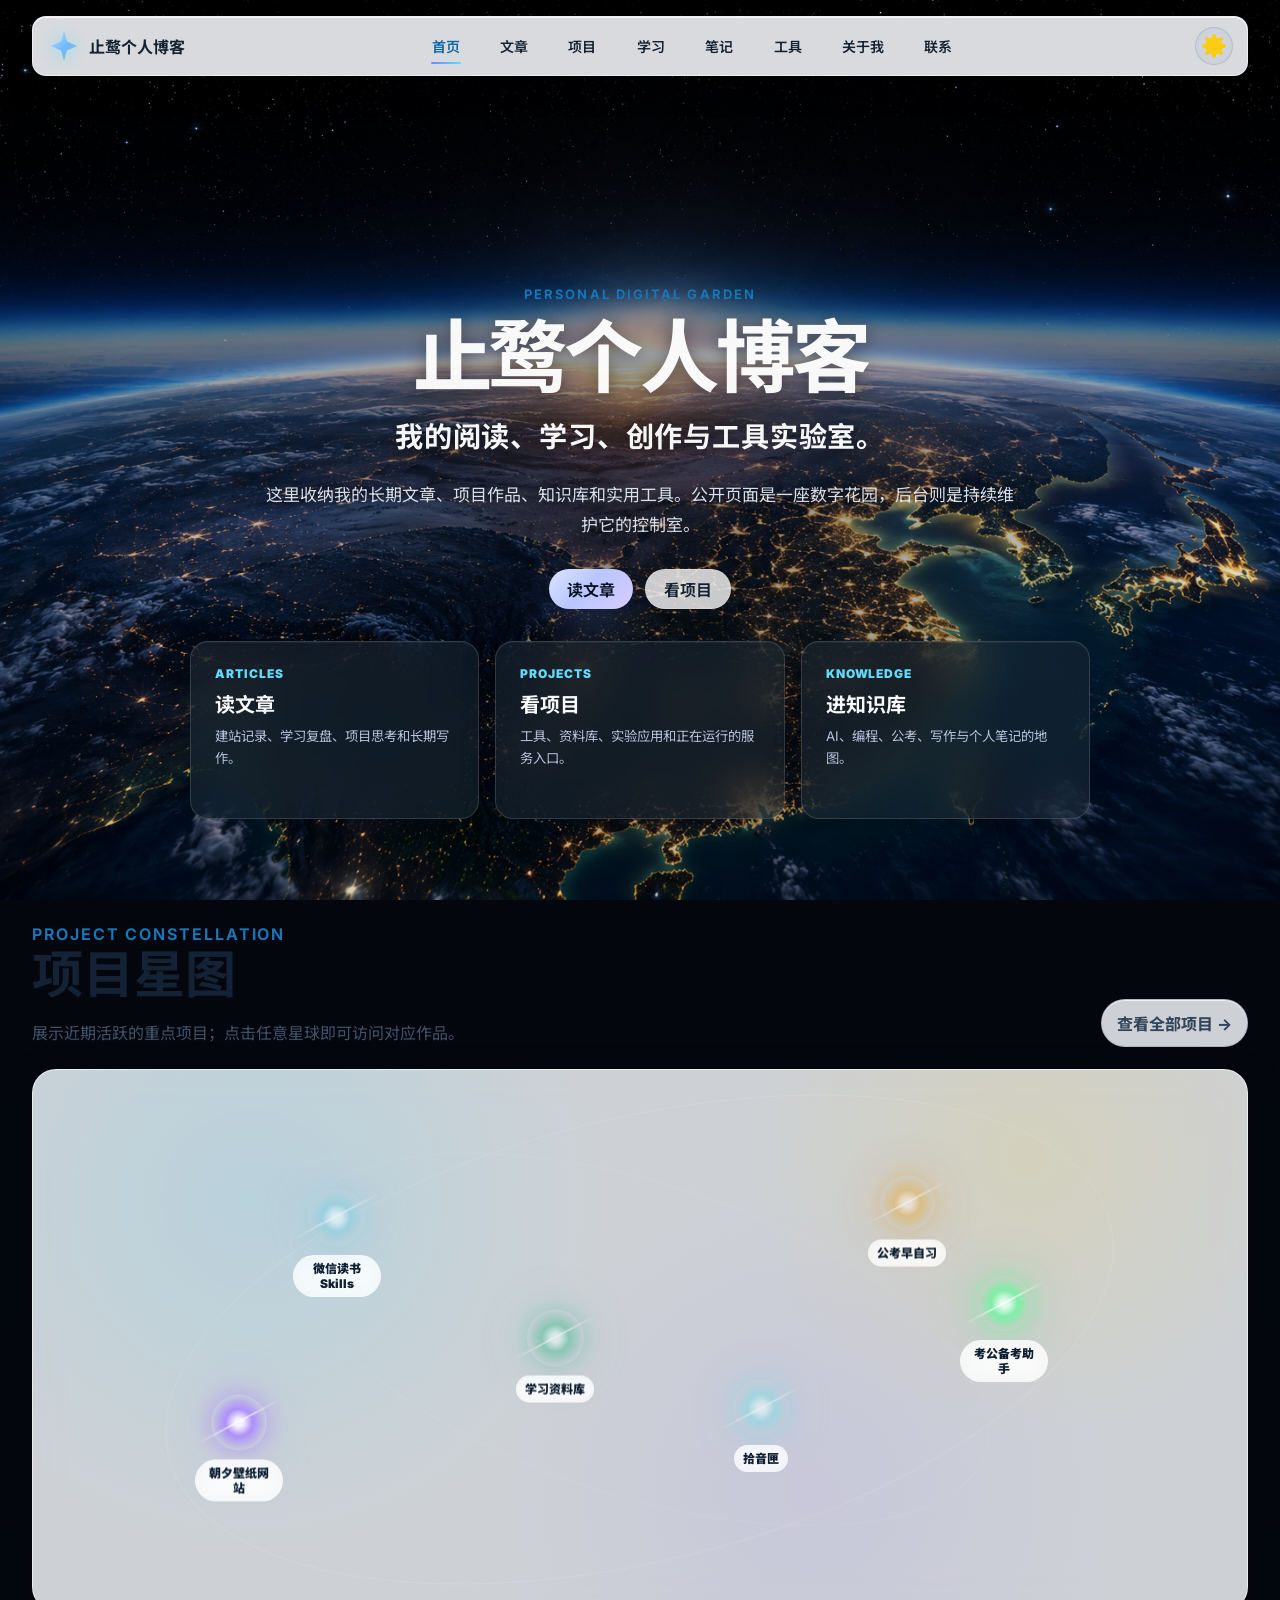
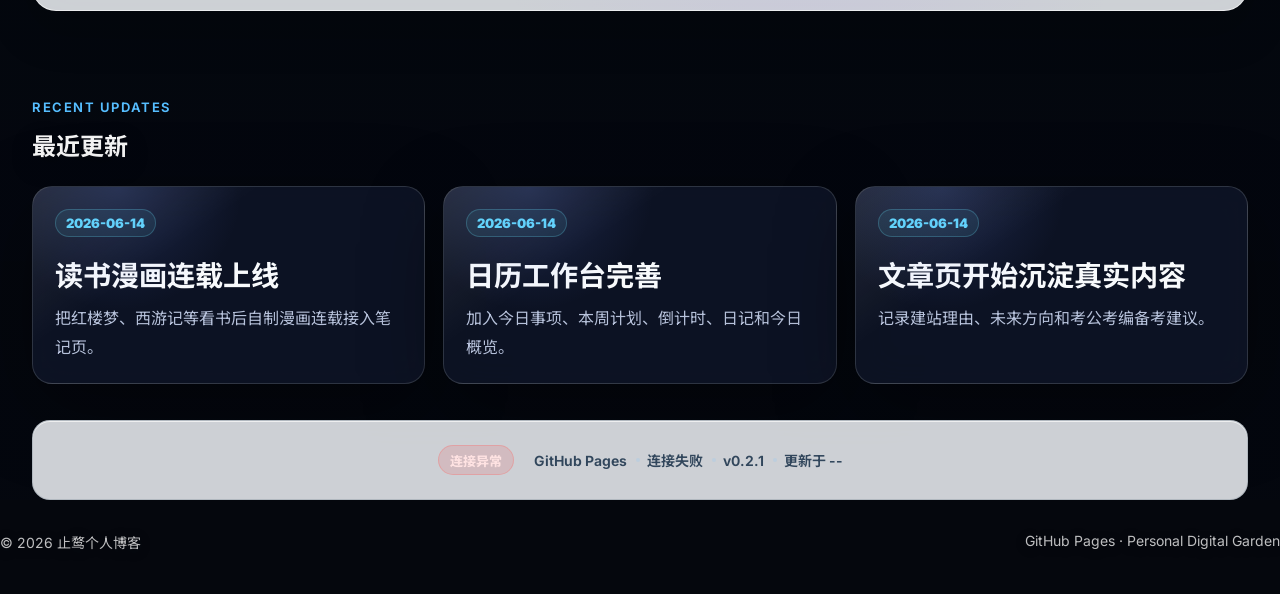
==== index.html @ 73317b64 "Clarify project preview link" ====
<!doctype html>
<html lang="zh-CN">
  <head>
    <meta charset="utf-8" />
    <meta name="viewport" content="width=device-width, initial-scale=1" />
    <meta
      name="description"
      content="止鹜个人博客：阅读、学习、创作、资源整理的个人数字工作台。"
    />
    <title>止鹜个人博客</title>
    <link rel="icon" type="image/svg+xml" href="assets/favicon.svg?v=1" />
    <link rel="preconnect" href="https://fonts.googleapis.com" />
    <link rel="preconnect" href="https://fonts.gstatic.com" crossorigin />
    <link
      href="https://fonts.googleapis.com/css2?family=Inter:wght@400;500;600;700;800&family=Noto+Sans+SC:wght@400;500;700;900&display=swap"
      rel="stylesheet"
    />
    <link rel="stylesheet" href="assets/styles.css?v=20260704-home-writing" />
  </head>
  <body class="home-page">
    <canvas id="starfield" aria-hidden="true"></canvas>
    <canvas id="click-effects" aria-hidden="true"></canvas>
    <div class="page-shell">
      <header class="site-header">
        <a class="brand" href="index.html" aria-label="止鹜个人博客首页">
          <span class="brand-mark" aria-hidden="true"></span>
          <span>止鹜个人博客</span>
        </a>
        <nav class="site-nav" aria-label="主导航">
          <a href="index.html" aria-current="page">首页</a>
          <a href="articles/">文章</a>
          <a href="projects/">项目</a>
          <a href="practice/">学习</a>
          <a href="knowledge/">笔记</a>
          <a href="tools/">工具</a>
          <a href="about/">关于我</a>
          <a href="contact/">联系</a>
        </nav>
        <button class="theme-toggle" type="button" aria-label="切换白天黑夜模式" aria-pressed="false">
          <span class="theme-toggle-sun" aria-hidden="true"></span>
          <span class="theme-toggle-moon" aria-hidden="true"></span>
        </button>
      </header>

      <main>
        <section class="hero-wallpaper" aria-label="地球晨曦宇宙全景"></section>

        <section class="hero intro-hero">
          <div class="hero-content reveal">
            <p class="eyebrow">Personal Digital Garden</p>
            <h1>止鹜个人博客</h1>
            <p class="subtitle">我的阅读、学习、创作与工具实验室。</p>
            <p class="hero-copy">
              这里收纳我的长期文章、项目作品、知识库和实用工具。公开页面是一座数字花园，后台则是持续维护它的控制室。
            </p>
            <div class="hero-actions" aria-label="核心入口">
              <a class="button button-primary" href="articles/">读文章</a>
              <a class="button button-ghost" href="projects/">看项目</a>
              <a class="button button-ghost" href="knowledge/">进知识库</a>
            </div>
            <div class="hero-entry-grid" aria-label="站点核心入口">
              <a href="articles/">
                <span>Articles</span>
                <strong>读文章</strong>
                <small>建站记录、学习复盘、项目思考和长期写作。</small>
              </a>
              <a href="projects/">
                <span>Projects</span>
                <strong>看项目</strong>
                <small>工具、资料库、实验应用和正在运行的服务入口。</small>
              </a>
              <a href="knowledge/">
                <span>Knowledge</span>
                <strong>进知识库</strong>
                <small>AI、编程、公考、写作与个人笔记的地图。</small>
              </a>
            </div>
          </div>

        </section>

        <section id="project-constellation" class="section-block constellation-section" aria-labelledby="constellation-title" data-project-stars data-star-limit="6">
          <div class="constellation-heading reveal">
            <div class="constellation-copy">
              <p class="eyebrow">Project Constellation</p>
              <h2 id="constellation-title">项目星图</h2>
              <p>展示近期活跃的重点项目；点击任意星球即可访问对应作品。</p>
            </div>
            <a class="constellation-link" href="projects/">查看全部项目 <span aria-hidden="true">→</span></a>
          </div>
          <div class="constellation-shell reveal">
            <div class="constellation-sky" data-star-map aria-label="项目星图预览"></div>
          </div>
        </section>

        <section class="section-block recent-section">
          <div class="section-heading reveal">
            <p class="eyebrow">Recent Updates</p>
            <h2>最近更新</h2>
          </div>
          <div class="recent-grid">
            <a class="glass-card recent-card reveal" href="knowledge/">
              <span class="recent-date">2026-06-14</span>
              <h3>读书漫画连载上线</h3>
              <p>把红楼梦、西游记等看书后自制漫画连载接入笔记页。</p>
            </a>
            <a class="glass-card recent-card reveal" href="calendar/">
              <span class="recent-date">2026-06-14</span>
              <h3>日历工作台完善</h3>
              <p>加入今日事项、本周计划、倒计时、日记和今日概览。</p>
            </a>
            <a class="glass-card recent-card reveal" href="articles/">
              <span class="recent-date">2026-06-14</span>
              <h3>文章页开始沉淀真实内容</h3>
              <p>记录建站理由、未来方向和考公考编备考建议。</p>
            </a>
          </div>
        </section>

        <section class="site-status-strip reveal" aria-label="站点状态" data-site-status-panel>
          <span class="status-pill is-loading" data-status-pill>检测中</span>
          <span data-status-frontend>GitHub Pages</span>
          <span data-status-proxy>Tencent Cloud Lighthouse</span>
          <span data-status-version>v0.2.1</span>
          <span>更新于 <time data-status-time>--</time></span>
          <span class="sr-only" data-status-message>正在连接腾讯云代理...</span>
        </section>
      </main>

      <footer class="site-footer">
        <span>© 2026 止鹜个人博客</span>
        <span>GitHub Pages · Personal Digital Garden</span>
      </footer>
    </div>
    <script src="assets/main.js?v=20260701-admin-easter-egg"></script>
  </body>
</html>
---- assets/styles.css ----
:root {
  --bg: #0b1020;
  --bg-soft: #121a2f;
  --panel: rgba(18, 26, 47, 0.68);
  --panel-strong: rgba(24, 34, 62, 0.78);
  --line: rgba(248, 250, 252, 0.14);
  --text: #f8fafc;
  --muted: #b7c2db;
  --muted-soft: #8290b4;
  --blue: #6c8cff;
  --violet: #a78bfa;
  --cyan: #61dafb;
  --shadow: 0 24px 80px rgba(0, 0, 0, 0.36);
  color-scheme: dark;
}

body.light-theme {
  --bg: #f5f7ff;
  --bg-soft: #e9eefc;
  --panel: rgba(255, 255, 255, 0.72);
  --panel-strong: rgba(255, 255, 255, 0.88);
  --line: rgba(28, 43, 78, 0.16);
  --text: #101827;
  --muted: #53627e;
  --muted-soft: #6f7d98;
  --shadow: 0 22px 70px rgba(67, 83, 128, 0.2);
  color-scheme: light;
}

* {
  box-sizing: border-box;
}

html {
  min-height: 100%;
  scroll-behavior: smooth;
}

body {
  min-height: 100%;
  margin: 0;
  font-family: Inter, "Noto Sans SC", "Microsoft YaHei", system-ui, sans-serif;
  color: var(--text);
  background:
    radial-gradient(circle at 18% 18%, rgba(108, 140, 255, 0.26), transparent 28rem),
    radial-gradient(circle at 82% 12%, rgba(167, 139, 250, 0.2), transparent 24rem),
    linear-gradient(180deg, #070b16 0%, var(--bg) 48%, #080d1a 100%);
  overflow-x: hidden;
}

body.light-theme {
  background:
    radial-gradient(circle at 18% 18%, rgba(108, 140, 255, 0.18), transparent 28rem),
    radial-gradient(circle at 82% 12%, rgba(167, 139, 250, 0.16), transparent 24rem),
    linear-gradient(180deg, #f9fbff 0%, var(--bg) 50%, #eef3ff 100%);
}

body::before {
  position: fixed;
  inset: 0;
  z-index: -3;
  content: "";
  background:
    linear-gradient(rgba(255, 255, 255, 0.03) 1px, transparent 1px),
    linear-gradient(90deg, rgba(255, 255, 255, 0.025) 1px, transparent 1px);
  background-size: 72px 72px;
  mask-image: linear-gradient(to bottom, transparent 0%, #000 18%, #000 76%, transparent 100%);
}

body.light-theme::before {
  background:
    linear-gradient(rgba(38, 55, 95, 0.06) 1px, transparent 1px),
    linear-gradient(90deg, rgba(38, 55, 95, 0.05) 1px, transparent 1px);
}

a {
  color: inherit;
  text-decoration: none;
}

#starfield {
  position: fixed;
  inset: 0;
  z-index: -2;
  width: 100%;
  height: 100%;
  background: transparent;
}

body.light-theme #starfield {
  opacity: 0.38;
}

#click-effects {
  position: fixed;
  inset: 0;
  z-index: 999;
  width: 100%;
  height: 100%;
  pointer-events: none;
}

.firefly-field {
  position: fixed;
  inset: 0;
  z-index: 1;
  overflow: hidden;
  pointer-events: none;
  mix-blend-mode: screen;
}

.firefly {
  position: absolute;
  top: var(--firefly-top);
  left: var(--firefly-left);
  width: var(--firefly-size);
  height: var(--firefly-size);
  border-radius: 50%;
  background: radial-gradient(circle, rgba(255, 248, 188, 0.95) 0%, rgba(166, 232, 159, 0.58) 36%, transparent 72%);
  box-shadow:
    0 0 12px rgba(255, 241, 163, 0.5),
    0 0 26px rgba(125, 222, 146, 0.28);
  opacity: 0;
  animation:
    fireflyDrift var(--firefly-duration) ease-in-out infinite alternate,
    fireflyGlow var(--firefly-pulse) ease-in-out infinite;
  animation-delay: var(--firefly-delay);
}

.home-page .firefly-field {
  z-index: 1;
  opacity: 0.44;
}

body:not(.home-page) .firefly-field {
  opacity: 0.72;
}

.page-shell {
  width: min(1160px, calc(100% - 40px));
  min-height: 100vh;
  margin: 0 auto;
  position: relative;
  z-index: 2;
}

.site-header {
  position: sticky;
  top: 16px;
  z-index: 10;
  display: flex;
  align-items: center;
  justify-content: space-between;
  gap: 24px;
  margin: 16px 0 0;
  padding: 12px 16px;
  border: 1px solid var(--line);
  border-radius: 8px;
  background: rgba(8, 13, 26, 0.68);
  box-shadow: 0 16px 48px rgba(0, 0, 0, 0.24);
  backdrop-filter: blur(18px);
}

body.light-theme .site-header {
  background: rgba(255, 255, 255, 0.72);
  box-shadow: 0 16px 48px rgba(67, 83, 128, 0.16);
}

.home-page .site-header {
  position: sticky;
  left: auto;
  width: auto;
  margin-top: 16px;
  transform: none;
}

.brand {
  display: inline-flex;
  align-items: center;
  gap: 10px;
  min-width: max-content;
  padding: 6px 8px 6px 0;
  font-weight: 800;
  letter-spacing: 0;
}

.brand-mark {
  position: relative;
  display: grid;
  width: 34px;
  height: 34px;
  place-items: center;
  border-radius: 50%;
}

.brand-mark::before {
  position: relative;
  z-index: 1;
  width: 30px;
  height: 30px;
  content: "";
  background: linear-gradient(135deg, #61dafb 0%, #6c8cff 54%, #a78bfa 100%);
  clip-path: polygon(
    50% 0%,
    60% 35%,
    94% 50%,
    60% 65%,
    50% 100%,
    40% 65%,
    6% 50%,
    40% 35%
  );
  filter: drop-shadow(0 0 12px rgba(97, 218, 251, 0.72));
}

.brand-mark::after {
  position: absolute;
  width: 54px;
  height: 54px;
  content: "";
  border-radius: 50%;
  background: radial-gradient(circle, rgba(97, 218, 251, 0.24), transparent 62%);
  transform: translate(-1px, 1px);
}

.site-nav {
  display: flex;
  flex: 1;
  flex-wrap: nowrap;
  justify-content: center;
  gap: clamp(18px, 3.6vw, 52px);
  overflow-x: auto;
  scrollbar-width: none;
}

.site-nav::-webkit-scrollbar {
  display: none;
}

.site-nav a {
  position: relative;
  flex: 0 0 auto;
  padding: 12px 2px;
  color: #e4ebff;
  font-size: 15px;
  font-weight: 800;
  white-space: nowrap;
  transition:
    color 180ms ease,
    text-shadow 180ms ease;
}

body.light-theme .site-nav a {
  color: #263653;
}

.site-nav a::after {
  position: absolute;
  right: 0;
  bottom: 2px;
  left: 0;
  height: 3px;
  content: "";
  border-radius: 999px;
  background: linear-gradient(90deg, var(--blue), var(--cyan));
  opacity: 0;
  transform: scaleX(0.42);
  transition:
    opacity 180ms ease,
    transform 180ms ease;
}

.site-nav a:hover,
.site-nav a[aria-current="page"] {
  color: var(--text);
  text-shadow: 0 0 18px rgba(108, 140, 255, 0.36);
}

body.light-theme .site-nav a:hover,
body.light-theme .site-nav a[aria-current="page"] {
  color: #111827;
}

.theme-toggle {
  position: relative;
  flex: 0 0 auto;
  display: grid;
  width: 44px;
  height: 44px;
  place-items: center;
  border: 1px solid rgba(248, 250, 252, 0.16);
  border-radius: 50%;
  color: #e7ecff;
  background: rgba(248, 250, 252, 0.07);
  box-shadow: inset 0 0 24px rgba(108, 140, 255, 0.08);
  cursor: pointer;
  transition:
    transform 180ms ease,
    border-color 180ms ease,
    background 180ms ease,
    box-shadow 180ms ease;
}

.theme-toggle:hover {
  transform: translateY(-2px);
  border-color: rgba(108, 140, 255, 0.42);
  background: rgba(108, 140, 255, 0.12);
  box-shadow: 0 14px 34px rgba(108, 140, 255, 0.2);
}

.theme-toggle-sun,
.theme-toggle-moon {
  position: absolute;
  width: 18px;
  height: 18px;
  border-radius: 50%;
  transition:
    opacity 180ms ease,
    transform 180ms ease;
}

.theme-toggle-sun {
  opacity: 0;
  background: #facc15;
  box-shadow:
    0 -10px 0 -7px #facc15,
    0 10px 0 -7px #facc15,
    10px 0 0 -7px #facc15,
    -10px 0 0 -7px #facc15,
    7px 7px 0 -7px #facc15,
    -7px -7px 0 -7px #facc15,
    7px -7px 0 -7px #facc15,
    -7px 7px 0 -7px #facc15;
  transform: scale(0.72) rotate(-24deg);
}

.theme-toggle-moon {
  opacity: 1;
  background: #e7ecff;
  box-shadow:
    inset -6px -2px 0 #0b1020,
    0 0 16px rgba(231, 236, 255, 0.34);
  transform: scale(1) rotate(0deg);
}

body.light-theme .theme-toggle {
  border-color: rgba(38, 55, 95, 0.14);
  color: #172033;
  background: rgba(255, 255, 255, 0.72);
}

body.light-theme .theme-toggle-sun {
  opacity: 1;
  transform: scale(1) rotate(0deg);
}

body.light-theme .theme-toggle-moon {
  opacity: 0;
  transform: scale(0.72) rotate(24deg);
}

.site-nav a:hover::after,
.site-nav a[aria-current="page"]::after {
  opacity: 1;
  transform: scaleX(1);
}

.hero {
  display: grid;
  grid-template-columns: minmax(0, 1.08fr) minmax(300px, 0.72fr);
  align-items: center;
  gap: clamp(28px, 6vw, 72px);
  min-height: calc(100vh - 96px);
  padding: clamp(70px, 10vw, 128px) 0 76px;
}

.hero-wallpaper {
  position: relative;
  width: 100vw;
  min-height: clamp(240px, 32vw, 430px);
  margin-left: calc(50% - 50vw);
  margin-top: 18px;
  padding: 0;
  background:
    linear-gradient(180deg, rgba(2, 6, 16, 0.06) 0%, rgba(2, 6, 16, 0.04) 48%, rgba(11, 16, 32, 0.62) 100%),
    url("earth-dawn-panorama.png") center 62% / cover no-repeat;
  border-bottom: 1px solid rgba(248, 250, 252, 0.12);
  box-shadow:
    inset 0 -52px 92px rgba(11, 16, 32, 0.76),
    0 28px 90px rgba(0, 0, 0, 0.32);
  overflow: hidden;
}

.hero-wallpaper::after {
  position: absolute;
  right: 0;
  bottom: -1px;
  left: 0;
  height: 34%;
  content: "";
  pointer-events: none;
  background: linear-gradient(180deg, transparent, var(--bg));
}

.intro-hero {
  grid-template-columns: minmax(0, 760px);
  justify-content: center;
  min-height: auto;
  padding: clamp(48px, 7vw, 86px) 0 40px;
  text-align: center;
}

.intro-hero .hero-copy {
  margin-right: auto;
  margin-left: auto;
}

.intro-hero .hero-actions {
  justify-content: center;
}

.hero-entry-grid {
  display: grid;
  grid-template-columns: repeat(3, minmax(0, 1fr));
  gap: 12px;
  width: min(780px, 100%);
  margin: 22px auto 0;
}

.hero-entry-grid a {
  display: grid;
  min-height: 118px;
  align-content: start;
  gap: 8px;
  border: 1px solid rgba(248, 250, 252, 0.13);
  border-radius: 8px;
  padding: 16px;
  text-align: left;
  background:
    linear-gradient(145deg, rgba(97, 218, 251, 0.1), transparent 46%),
    rgba(15, 23, 42, 0.34);
  box-shadow: 0 16px 46px rgba(0, 0, 0, 0.18);
  transition:
    transform 180ms ease,
    border-color 180ms ease,
    background 180ms ease;
}

.hero-entry-grid a:hover {
  transform: translateY(-3px);
  border-color: rgba(97, 218, 251, 0.34);
  background:
    linear-gradient(145deg, rgba(97, 218, 251, 0.14), transparent 50%),
    rgba(15, 23, 42, 0.48);
}

.hero-entry-grid span {
  color: var(--cyan);
  font-size: 12px;
  font-weight: 900;
  text-transform: uppercase;
  letter-spacing: 0.08em;
}

.hero-entry-grid strong {
  color: var(--text);
  font-size: 20px;
}

.hero-entry-grid small {
  color: var(--muted);
  line-height: 1.65;
}

.hero-content {
  max-width: 730px;
}

.eyebrow,
.feature-kicker {
  margin: 0 0 12px;
  color: var(--cyan);
  font-size: 13px;
  font-weight: 800;
  text-transform: uppercase;
  letter-spacing: 0.12em;
}

h1,
h2,
h3,
p {
  margin-top: 0;
}

h1 {
  margin-bottom: 18px;
  font-size: clamp(48px, 8vw, 92px);
  line-height: 1.02;
  letter-spacing: 0;
}

.subtitle {
  margin-bottom: 22px;
  font-size: clamp(20px, 3vw, 32px);
  font-weight: 700;
  color: #dfe6ff;
}

.hero-copy,
.page-hero p,
.feature-card p,
.project-card p,
.knowledge-card p {
  color: var(--muted);
  line-height: 1.8;
}

.hero-copy {
  max-width: 620px;
  margin-bottom: 32px;
  font-size: 17px;
}

.hero-actions {
  display: flex;
  flex-wrap: wrap;
  gap: 12px;
}

.button,
.card-link,
.backup-link {
  display: inline-flex;
  align-items: center;
  justify-content: center;
  min-height: 44px;
  padding: 0 18px;
  border-radius: 8px;
  font-weight: 800;
  transition:
    transform 180ms ease,
    border-color 180ms ease,
    background 180ms ease,
    box-shadow 180ms ease;
}

.button-primary,
.card-link {
  color: #061022;
  background: linear-gradient(135deg, #dbe5ff, #b9c6ff 46%, #d9ccff);
  box-shadow: 0 18px 46px rgba(108, 140, 255, 0.28);
}

.button-ghost {
  border: 1px solid var(--line);
  color: var(--text);
  background: rgba(248, 250, 252, 0.07);
}

body.light-theme .button-ghost,
body.light-theme .backup-link,
body.light-theme .link-list a {
  color: #172033;
  background: rgba(255, 255, 255, 0.66);
}

.project-actions {
  display: flex;
  flex-wrap: wrap;
  gap: 10px;
}

.backup-link {
  border: 1px solid rgba(248, 250, 252, 0.14);
  color: #e7ecff;
  background: rgba(248, 250, 252, 0.07);
}

.button:hover,
.card-link:hover,
.backup-link:hover {
  transform: translateY(-2px);
  box-shadow: 0 22px 56px rgba(108, 140, 255, 0.34);
}

.orbit-panel {
  position: relative;
  aspect-ratio: 1;
  min-height: 330px;
  border: 1px solid rgba(248, 250, 252, 0.12);
  border-radius: 8px;
  background:
    radial-gradient(circle at 50% 50%, rgba(97, 218, 251, 0.16), transparent 28%),
    rgba(18, 26, 47, 0.34);
  box-shadow: var(--shadow);
  backdrop-filter: blur(16px);
  overflow: hidden;
}

.orbit-panel::before,
.orbit-panel::after {
  position: absolute;
  inset: 13%;
  content: "";
  border: 1px solid rgba(248, 250, 252, 0.12);
  border-radius: 50%;
}

.orbit-panel::after {
  inset: 27%;
  border-color: rgba(108, 140, 255, 0.22);
}

.orbit-core {
  position: absolute;
  inset: 50% auto auto 50%;
  display: grid;
  width: 116px;
  height: 116px;
  place-items: center;
  border: 1px solid rgba(248, 250, 252, 0.2);
  border-radius: 50%;
  background: rgba(11, 16, 32, 0.76);
  box-shadow:
    inset 0 0 42px rgba(108, 140, 255, 0.22),
    0 20px 60px rgba(0, 0, 0, 0.34);
  transform: translate(-50%, -50%);
}

.orbit-core span {
  align-self: end;
  color: var(--muted-soft);
  font-size: 11px;
  font-weight: 800;
  letter-spacing: 0.12em;
}

.orbit-core strong {
  align-self: start;
  font-size: 46px;
}

.orbit-dot {
  position: absolute;
  display: grid;
  width: 48px;
  height: 48px;
  place-items: center;
  border: 1px solid rgba(248, 250, 252, 0.16);
  border-radius: 50%;
  background: rgba(248, 250, 252, 0.09);
  box-shadow: 0 16px 38px rgba(0, 0, 0, 0.28);
  font-weight: 900;
}

.orbit-dot-a {
  top: 15%;
  left: 50%;
  transform: translateX(-50%);
}

.orbit-dot-b {
  top: 50%;
  right: 13%;
  transform: translateY(-50%);
}

.orbit-dot-c {
  bottom: 15%;
  left: 50%;
  transform: translateX(-50%);
}

.orbit-dot-d {
  top: 50%;
  left: 13%;
  transform: translateY(-50%);
}

.section-block {
  padding: 54px 0;
}

.section-heading {
  margin-bottom: 24px;
}

.section-heading h2,
.page-hero h1 {
  margin-bottom: 12px;
}

.project-grid,
.knowledge-grid,
.practice-grid,
.split-section {
  display: grid;
  gap: 18px;
}

.project-grid {
  grid-template-columns: repeat(3, minmax(0, 1fr));
}

.knowledge-grid {
  grid-template-columns: repeat(3, minmax(0, 1fr));
}

.practice-grid {
  grid-template-columns: repeat(2, minmax(0, 1fr));
}

.recent-grid {
  display: grid;
  grid-template-columns: repeat(3, minmax(0, 1fr));
  gap: 18px;
}

.recent-card {
  display: block;
  min-height: 180px;
  padding: 24px;
  text-decoration: none;
}

.recent-date {
  display: inline-flex;
  align-items: center;
  min-height: 28px;
  padding: 0 10px;
  border: 1px solid rgba(103, 232, 249, 0.24);
  border-radius: 999px;
  color: var(--cyan);
  background: rgba(103, 232, 249, 0.08);
  font-size: 13px;
  font-weight: 900;
}

.recent-card h3 {
  margin: 16px 0 10px;
  color: var(--text);
  font-size: clamp(22px, 2.2vw, 30px);
}

.recent-card p {
  margin: 0;
  color: var(--muted);
  font-size: 16px;
  line-height: 1.8;
}

.knowledge-section + .knowledge-section {
  margin-top: 34px;
}

.knowledge-section-heading {
  display: flex;
  align-items: flex-end;
  justify-content: space-between;
  gap: 18px;
  margin-bottom: 18px;
}

.knowledge-section-heading h2 {
  margin: 0;
  color: var(--text);
  font-size: clamp(28px, 4vw, 44px);
}

.knowledge-section-heading span {
  color: var(--muted);
  font-weight: 800;
}

.knowledge-card {
  position: relative;
}

.knowledge-card.is-locked {
  border-color: rgba(167, 139, 250, 0.22);
}

.knowledge-card.is-locked .card-icon {
  box-shadow:
    0 14px 34px rgba(167, 139, 250, 0.13),
    inset 0 1px 0 rgba(255, 255, 255, 0.18);
}

.access-badge {
  position: absolute;
  top: 18px;
  right: 18px;
  z-index: 2;
  display: inline-flex;
  align-items: center;
  min-height: 28px;
  padding: 0 10px;
  border-radius: 999px;
  font-size: 13px;
  font-weight: 900;
}

.access-public {
  color: #082016;
  background: linear-gradient(135deg, #dffbe8, #a8f3ce);
}

.access-private {
  color: #1e1738;
  background: linear-gradient(135deg, #e1e8ff, #dccdff);
}

.knowledge-tags {
  display: flex;
  flex-wrap: wrap;
  gap: 8px;
  margin-top: 22px;
}

.knowledge-tags span {
  display: inline-flex;
  align-items: center;
  min-height: 28px;
  padding: 0 10px;
  border: 1px solid rgba(248, 250, 252, 0.12);
  border-radius: 999px;
  color: var(--muted);
  background: rgba(248, 250, 252, 0.06);
  font-size: 13px;
  font-weight: 900;
}

.knowledge-card:not(.is-locked) .knowledge-tags span {
  border-color: rgba(103, 232, 249, 0.22);
  color: #dff8ff;
  background: rgba(103, 232, 249, 0.08);
}

.knowledge-card.is-locked .knowledge-tags span {
  border-color: rgba(167, 139, 250, 0.24);
  color: #e8ddff;
  background: rgba(167, 139, 250, 0.08);
}

.about-hero {
  display: grid;
  grid-template-columns: minmax(0, 0.9fr) minmax(360px, 0.8fr);
  align-items: start;
  gap: clamp(24px, 5vw, 56px);
}

.about-intro {
  padding-top: clamp(14px, 4vw, 46px);
}

.about-intro h1 {
  margin-bottom: 18px;
  font-size: clamp(42px, 6vw, 76px);
}

.about-intro p {
  max-width: 620px;
  color: var(--muted);
  font-size: 18px;
  line-height: 1.85;
}

.about-tags {
  display: flex;
  flex-wrap: wrap;
  gap: 10px;
  margin-top: 24px;
}

.about-tags span {
  padding: 9px 13px;
  border: 1px solid var(--line);
  border-radius: 8px;
  color: #e7ecff;
  font-size: 14px;
  font-weight: 800;
  background: rgba(248, 250, 252, 0.08);
  backdrop-filter: blur(14px);
}

.code-card {
  overflow: hidden;
  border: 1px solid rgba(248, 250, 252, 0.12);
  border-radius: 8px;
  background: rgba(18, 21, 39, 0.82);
  box-shadow:
    0 24px 70px rgba(0, 0, 0, 0.36),
    inset 0 1px 0 rgba(255, 255, 255, 0.06);
  backdrop-filter: blur(18px);
}

.code-titlebar {
  display: flex;
  align-items: center;
  gap: 10px;
  height: 52px;
  padding: 0 18px;
  background: rgba(16, 18, 34, 0.9);
}

.code-titlebar .traffic-close,
.code-titlebar .traffic-minimize,
.code-titlebar .traffic-zoom {
  display: inline-block;
  width: 14px;
  height: 14px;
  border-radius: 50%;
}

.code-filename {
  margin-left: 14px;
  color: rgba(231, 236, 255, 0.68);
  font-family: "SFMono-Regular", Consolas, "Liberation Mono", monospace;
  font-size: 15px;
}

.code-screen {
  min-height: 320px;
  margin: 0;
  padding: 28px 30px 34px;
  color: #e7ecff;
  font-family: "SFMono-Regular", Consolas, "Liberation Mono", monospace;
  font-size: 15px;
  line-height: 1.85;
  white-space: pre-wrap;
}

.code-cursor {
  display: inline-block;
  width: 10px;
  height: 20px;
  margin-left: 3px;
  border-radius: 3px;
  background: #61dafb;
  vertical-align: -4px;
  animation: cursorBlink 900ms steps(2, start) infinite;
}

.contact-grid {
  display: grid;
  grid-template-columns: repeat(5, minmax(0, 1fr));
  gap: 14px;
}

.contact-card {
  display: grid;
  border: 1px solid var(--line);
  min-height: 150px;
  padding: 22px;
  align-content: space-between;
  color: inherit;
  font: inherit;
  text-align: left;
  cursor: pointer;
}

.contact-card strong {
  color: var(--text);
  font-size: 20px;
}

.contact-card small {
  overflow-wrap: anywhere;
  color: var(--muted);
  line-height: 1.5;
}

.contact-icon {
  --icon-bg: #dbe5ff;
  --icon-fg: #061022;
  display: inline-grid;
  width: 46px;
  height: 46px;
  place-items: center;
  border: 1px solid var(--line);
  border-radius: 12px;
  color: var(--icon-fg);
  background: var(--icon-bg);
  box-shadow: 0 12px 28px rgba(0, 0, 0, 0.18);
}

.contact-icon::before {
  width: 25px;
  height: 25px;
  content: "";
  background: currentColor;
}

.social-github {
  --icon-bg: #f8fafc;
  --icon-fg: #111827;
}

.social-github::before {
  border-radius: 50% 50% 45% 45%;
  clip-path: path("M12.5 1.8C6.6 1.8 1.8 6.6 1.8 12.6c0 4.8 3.1 8.9 7.4 10.3.5.1.7-.2.7-.5v-2c-3 .7-3.6-1.3-3.6-1.3-.5-1.2-1.2-1.5-1.2-1.5-1-.7.1-.7.1-.7 1.1.1 1.7 1.2 1.7 1.2 1 .1.7 2.6 3.1 1.8.1-.7.4-1.2.7-1.5-2.4-.3-5-1.2-5-5.4 0-1.2.4-2.2 1.1-3-.1-.3-.5-1.5.1-3 0 0 .9-.3 3 1.1.9-.2 1.8-.4 2.7-.4s1.8.1 2.7.4c2.1-1.4 3-1.1 3-1.1.6 1.5.2 2.7.1 3 .7.8 1.1 1.8 1.1 3 0 4.2-2.6 5.1-5 5.4.4.4.8 1 .8 2.1v3c0 .3.2.6.8.5 4.3-1.4 7.4-5.5 7.4-10.3C23.2 6.6 18.4 1.8 12.5 1.8Z");
}

.social-qq {
  --icon-bg: #eff6ff;
  --icon-fg: #111827;
}

.social-qq::before {
  width: 28px;
  height: 28px;
  border-radius: 50% 50% 44% 44%;
  clip-path: polygon(50% 0, 68% 9%, 78% 29%, 76% 54%, 91% 76%, 70% 71%, 58% 91%, 42% 91%, 30% 71%, 9% 76%, 24% 54%, 22% 29%, 32% 9%);
}

.social-weibo {
  --icon-bg: #fff1f2;
  --icon-fg: #e6162d;
}

.social-weibo::before {
  width: 29px;
  height: 22px;
  border-radius: 48% 54% 44% 46%;
  transform: rotate(-12deg);
  clip-path: ellipse(48% 39% at 50% 58%);
  box-shadow:
    9px -10px 0 -7px #f59e0b,
    12px -13px 0 -9px #e6162d;
}

.social-xiaohongshu {
  --icon-bg: #ff2442;
  --icon-fg: #fff;
}

.social-xiaohongshu::before {
  width: 26px;
  height: 22px;
  border-radius: 5px;
  clip-path: polygon(0 0, 100% 0, 100% 100%, 0 100%);
  background:
    linear-gradient(currentColor 0 0) 5px 5px / 16px 3px no-repeat,
    linear-gradient(currentColor 0 0) 5px 11px / 16px 3px no-repeat,
    linear-gradient(currentColor 0 0) 5px 17px / 16px 3px no-repeat;
}

.social-mail {
  --icon-bg: linear-gradient(135deg, #dbe5ff, #b9c6ff 46%, #d9ccff);
  --icon-fg: #061022;
}

.social-mail::before {
  width: 28px;
  height: 20px;
  border: 3px solid currentColor;
  border-radius: 4px;
  background:
    linear-gradient(35deg, transparent 46%, currentColor 47%, currentColor 54%, transparent 55%),
    linear-gradient(-35deg, transparent 46%, currentColor 47%, currentColor 54%, transparent 55%);
}

.account-dialog {
  position: fixed;
  inset: 0;
  z-index: 1200;
  display: none;
  place-items: center;
  padding: 20px;
}

.account-dialog.is-open {
  display: grid;
}

.account-dialog-backdrop {
  position: absolute;
  inset: 0;
  background: rgba(2, 6, 16, 0.62);
  backdrop-filter: blur(8px);
}

.account-dialog-panel {
  position: relative;
  z-index: 1;
  width: min(520px, 100%);
  padding: 26px;
  border: 1px solid var(--line);
  border-radius: 10px;
  background: rgba(18, 26, 47, 0.9);
  box-shadow: 0 30px 100px rgba(0, 0, 0, 0.42);
}

.account-dialog-title {
  margin: 0 0 14px;
  color: var(--text);
  font-size: 24px;
}

.account-dialog-value {
  overflow-wrap: anywhere;
  margin: 0 0 20px;
  padding: 14px;
  border: 1px solid var(--line);
  border-radius: 8px;
  color: var(--muted);
  background: rgba(248, 250, 252, 0.07);
  line-height: 1.7;
}

.account-dialog-actions {
  display: flex;
  flex-wrap: wrap;
  gap: 10px;
}

.account-dialog-actions .button {
  min-height: 44px;
}

.account-close {
  position: absolute;
  top: 14px;
  right: 14px;
  display: grid;
  width: 34px;
  height: 34px;
  place-items: center;
  border: 1px solid var(--line);
  border-radius: 50%;
  color: var(--text);
  background: rgba(248, 250, 252, 0.08);
  cursor: pointer;
}

.giscus-panel {
  padding: clamp(22px, 4vw, 34px);
}

.giscus-panel .section-heading {
  margin-bottom: 18px;
}

.giscus-panel h2 {
  margin-bottom: 0;
}

.giscus-fallback {
  display: flex;
  align-items: center;
  justify-content: space-between;
  gap: 14px;
  margin-bottom: 18px;
  padding: 14px;
  border: 1px solid var(--line);
  border-radius: 8px;
  background: rgba(248, 250, 252, 0.06);
}

.giscus-fallback p {
  margin: 0;
  color: var(--muted);
  line-height: 1.6;
}

.giscus-box {
  min-height: 280px;
}

.giscus-setup {
  padding: 24px;
  border: 1px dashed rgba(248, 250, 252, 0.22);
  border-radius: 8px;
  color: var(--muted);
  background: rgba(248, 250, 252, 0.06);
}

.giscus-setup strong {
  display: block;
  margin-bottom: 10px;
  color: var(--text);
  font-size: 22px;
}

.giscus-setup p {
  max-width: 760px;
  margin-bottom: 0;
  line-height: 1.8;
}

.giscus-setup code {
  padding: 2px 6px;
  border: 1px solid var(--line);
  border-radius: 6px;
  color: #e7ecff;
  background: rgba(8, 13, 26, 0.5);
}

@keyframes cursorBlink {
  50% {
    opacity: 0;
  }
}

@keyframes fireflyDrift {
  0% {
    transform: translate3d(0, 0, 0) scale(0.82);
  }

  50% {
    transform: translate3d(calc(var(--firefly-x) * 0.42), calc(var(--firefly-y) * 0.58), 0) scale(1.08);
  }

  100% {
    transform: translate3d(var(--firefly-x), var(--firefly-y), 0) scale(0.9);
  }
}

@keyframes fireflyGlow {
  0%,
  100% {
    opacity: 0.14;
  }

  42% {
    opacity: 0.86;
  }

  68% {
    opacity: 0.34;
  }
}

.article-list {
  display: grid;
  gap: 18px;
  max-width: 920px;
  margin: 0 auto;
}

.article-filter-bar {
  display: grid;
  grid-template-columns: 1fr 1fr minmax(220px, 1.4fr);
  gap: 12px;
  border: 1px solid var(--line);
  border-radius: 8px;
  padding: 14px;
  background: rgba(248, 250, 252, 0.06);
  backdrop-filter: blur(14px);
}

.article-filter-bar label {
  display: grid;
  gap: 8px;
  color: var(--muted);
  font-size: 13px;
  font-weight: 900;
}

.article-filter-bar select,
.article-filter-bar input {
  width: 100%;
  min-height: 42px;
  border: 1px solid var(--line);
  border-radius: 8px;
  color: var(--text);
  background: rgba(8, 13, 26, 0.54);
  padding: 0 12px;
  font: inherit;
}

body.light-theme .article-filter-bar select,
body.light-theme .article-filter-bar input {
  background: rgba(255, 255, 255, 0.74);
}

.article-list-grid {
  display: grid;
  gap: 18px;
}

.article-loading,
.article-empty {
  color: var(--muted);
  text-align: center;
}

.article-card {
  display: block;
}

.article-card a {
  position: relative;
  z-index: 1;
  display: block;
  padding: 26px;
}

.article-card-cover {
  width: 100%;
  aspect-ratio: 16 / 7;
  object-fit: cover;
  margin-bottom: 18px;
  border: 1px solid var(--line);
  border-radius: 8px;
  background: rgba(8, 13, 26, 0.36);
}

.article-card-badges {
  display: flex;
  flex-wrap: wrap;
  gap: 8px;
  margin-bottom: 12px;
}

.article-card-badges span {
  display: inline-flex;
  align-items: center;
  min-height: 26px;
  border: 1px solid rgba(167, 139, 250, 0.24);
  border-radius: 999px;
  padding: 0 9px;
  color: #e9d5ff;
  background: rgba(167, 139, 250, 0.1);
  font-size: 12px;
  font-weight: 900;
}

.article-card h2 {
  margin-bottom: 12px;
  line-height: 1.28;
}

.article-card p {
  margin-bottom: 0;
  color: var(--muted);
  line-height: 1.75;
}

.article-card-meta,
.article-meta {
  color: var(--muted-soft);
  font-size: 14px;
  font-weight: 700;
}

.article-tags {
  display: flex;
  flex-wrap: wrap;
  gap: 8px;
  margin-top: 16px;
}

.article-tags span {
  padding: 5px 9px;
  border: 1px solid rgba(97, 218, 251, 0.22);
  border-radius: 999px;
  color: var(--cyan);
  background: rgba(97, 218, 251, 0.08);
  font-size: 13px;
  font-weight: 800;
}

.article-page {
  max-width: 900px;
  margin: 0 auto;
  padding: 54px 0;
}

.article-back {
  display: inline-flex;
  margin-bottom: 18px;
  color: var(--muted);
  font-weight: 800;
}

.article-back:hover {
  color: var(--text);
}

.article-shell {
  padding: clamp(24px, 5vw, 48px);
}

.article-header {
  position: relative;
  z-index: 1;
  margin-bottom: 28px;
  padding-bottom: 22px;
  border-bottom: 1px solid var(--line);
}

.article-header h1 {
  margin-bottom: 14px;
  font-size: clamp(34px, 6vw, 58px);
}

.article-detail-cover {
  display: block;
  width: 100%;
  max-height: 520px;
  object-fit: cover;
  margin: 0 0 28px;
  border: 1px solid var(--line);
  border-radius: 8px;
  background: rgba(8, 13, 26, 0.36);
}

.markdown-body {
  position: relative;
  z-index: 1;
  color: var(--text);
  font-size: 17px;
  line-height: 1.9;
}

.markdown-body h1,
.markdown-body h2,
.markdown-body h3 {
  margin: 1.6em 0 0.55em;
  line-height: 1.28;
}

.markdown-body h1:first-child {
  margin-top: 0;
}

.markdown-body p,
.markdown-body li {
  color: var(--muted);
}

.markdown-body a {
  color: var(--cyan);
  font-weight: 800;
}

.markdown-body blockquote {
  margin: 22px 0;
  padding: 14px 18px;
  border-left: 3px solid var(--cyan);
  border-radius: 8px;
  color: var(--muted);
  background: rgba(97, 218, 251, 0.08);
}

.markdown-body code {
  padding: 2px 6px;
  border-radius: 6px;
  color: #dbeafe;
  background: rgba(8, 13, 26, 0.72);
}

.markdown-body pre {
  overflow-x: auto;
  padding: 16px;
  border: 1px solid var(--line);
  border-radius: 8px;
  background: rgba(8, 13, 26, 0.78);
}

.finder-window {
  margin: 30px 0 72px;
  border: 1px solid rgba(248, 250, 252, 0.14);
  border-radius: 8px;
  background:
    linear-gradient(145deg, rgba(248, 250, 252, 0.1), transparent 36%),
    rgba(12, 18, 34, 0.72);
  box-shadow: var(--shadow);
  backdrop-filter: blur(22px);
  overflow: hidden;
}

body.light-theme .finder-window {
  background:
    linear-gradient(145deg, rgba(255, 255, 255, 0.76), transparent 38%),
    rgba(255, 255, 255, 0.68);
}

.finder-titlebar {
  display: grid;
  grid-template-columns: 110px minmax(0, 1fr) auto;
  align-items: center;
  gap: 16px;
  min-height: 62px;
  padding: 12px 16px;
  border-bottom: 1px solid var(--line);
  background: rgba(248, 250, 252, 0.06);
}

.finder-traffic {
  display: flex;
  gap: 8px;
}

.finder-traffic span {
  width: 12px;
  height: 12px;
  border-radius: 50%;
  box-shadow: inset 0 0 0 1px rgba(0, 0, 0, 0.16);
}

.traffic-close {
  background: #ff5f57;
}

.traffic-minimize {
  background: #febc2e;
}

.traffic-zoom {
  background: #28c840;
}

.finder-title {
  color: var(--muted);
  font-size: 14px;
  font-weight: 900;
  text-align: center;
}

.finder-toolbar {
  display: flex;
  flex-wrap: wrap;
  justify-content: flex-end;
  gap: 8px;
}

.finder-view-button {
  min-height: 34px;
  padding: 0 12px;
  border: 1px solid rgba(248, 250, 252, 0.12);
  border-radius: 8px;
  color: var(--muted);
  background: rgba(248, 250, 252, 0.06);
  font: inherit;
  font-size: 13px;
  font-weight: 900;
  cursor: pointer;
  transition:
    color 180ms ease,
    border-color 180ms ease,
    background 180ms ease,
    transform 180ms ease;
}

.finder-view-button:hover,
.finder-view-button.is-active {
  color: var(--text);
  border-color: rgba(108, 140, 255, 0.44);
  background: rgba(108, 140, 255, 0.16);
}

.finder-view-button:hover {
  transform: translateY(-1px);
}

.tool-filterbar {
  display: flex;
  flex-wrap: wrap;
  gap: 8px;
  padding: 14px 18px;
  border-bottom: 1px solid var(--line);
  background: rgba(248, 250, 252, 0.035);
}

.tool-filter-button {
  min-height: 34px;
  padding: 0 13px;
  border: 1px solid rgba(248, 250, 252, 0.12);
  border-radius: 8px;
  color: var(--muted);
  background: rgba(248, 250, 252, 0.055);
  font: inherit;
  font-size: 13px;
  font-weight: 900;
  cursor: pointer;
  transition:
    color 180ms ease,
    border-color 180ms ease,
    background 180ms ease,
    transform 180ms ease;
}

.tool-filter-button:hover,
.tool-filter-button.is-active {
  color: #122033;
  border-color: rgba(206, 255, 239, 0.5);
  background: linear-gradient(135deg, #dff7ff, #d9ffe9);
}

.tool-filter-button:hover {
  transform: translateY(-1px);
}

.finder-columns {
  display: none;
  grid-template-columns: minmax(240px, 1fr) 120px 130px 190px;
  gap: 16px;
  padding: 12px 18px;
  border-bottom: 1px solid var(--line);
  color: var(--muted-soft);
  font-size: 12px;
  font-weight: 900;
  text-transform: uppercase;
  letter-spacing: 0.08em;
}

.finder-projects {
  display: grid;
  gap: 16px;
  padding: 18px;
}

.finder-project-card {
  position: relative;
  display: grid;
  gap: 18px;
  border: 1px solid rgba(248, 250, 252, 0.12);
  border-radius: 8px;
  background:
    linear-gradient(145deg, rgba(248, 250, 252, 0.12), transparent 34%),
    rgba(18, 26, 47, 0.68);
  box-shadow: 0 18px 56px rgba(0, 0, 0, 0.24);
  backdrop-filter: blur(18px);
  transition:
    transform 180ms ease,
    border-color 180ms ease,
    background 180ms ease,
    box-shadow 180ms ease;
  overflow: hidden;
}

.finder-project-card.is-hidden {
  display: none;
}

body.light-theme .finder-project-card {
  background:
    linear-gradient(145deg, rgba(255, 255, 255, 0.82), transparent 38%),
    rgba(255, 255, 255, 0.7);
  box-shadow: 0 18px 56px rgba(67, 83, 128, 0.16);
}

.finder-project-card:hover {
  transform: translateY(-4px);
  border-color: rgba(108, 140, 255, 0.34);
  box-shadow: 0 26px 76px rgba(0, 0, 0, 0.34);
}

.project-preview {
  position: relative;
  display: grid;
  min-height: 150px;
  place-items: center;
  border-bottom: 1px solid var(--line);
  background:
    radial-gradient(circle at 24% 18%, rgba(97, 218, 251, 0.22), transparent 26%),
    linear-gradient(135deg, rgba(108, 140, 255, 0.28), rgba(18, 26, 47, 0.34));
  overflow: hidden;
}

.project-preview::after {
  position: absolute;
  inset: 0;
  content: "";
  background:
    linear-gradient(rgba(255, 255, 255, 0.05) 1px, transparent 1px),
    linear-gradient(90deg, rgba(255, 255, 255, 0.04) 1px, transparent 1px);
  background-size: 28px 28px;
  mask-image: linear-gradient(to bottom, #000, transparent 88%);
}

.preview-learning {
  background:
    radial-gradient(circle at 28% 24%, rgba(132, 204, 22, 0.34), transparent 24%),
    linear-gradient(135deg, rgba(108, 140, 255, 0.3), rgba(18, 26, 47, 0.42));
}

.preview-weread {
  background:
    radial-gradient(circle at 64% 22%, rgba(97, 218, 251, 0.34), transparent 24%),
    linear-gradient(135deg, rgba(167, 139, 250, 0.26), rgba(18, 26, 47, 0.44));
}

.preview-wallpaper {
  background:
    linear-gradient(180deg, rgba(2, 6, 16, 0.1), rgba(11, 16, 32, 0.55)),
    url("earth-dawn-panorama.png") center 62% / cover no-repeat;
}

.project-icon {
  position: relative;
  z-index: 1;
  display: grid;
  width: 64px;
  height: 64px;
  place-items: center;
  border: 1px solid rgba(248, 250, 252, 0.18);
  border-radius: 8px;
  background: rgba(248, 250, 252, 0.12);
  box-shadow: 0 18px 38px rgba(0, 0, 0, 0.26);
  font-size: 30px;
  backdrop-filter: blur(12px);
}

.project-main,
.project-meta,
.finder-project-card .project-actions {
  position: relative;
  z-index: 1;
}

.project-main h2 {
  margin-bottom: 10px;
  line-height: 1.25;
}

.project-main p {
  margin-bottom: 0;
  color: var(--muted);
  line-height: 1.75;
}

.project-kind {
  margin-bottom: 8px;
  color: var(--cyan) !important;
  font-size: 12px;
  font-weight: 900;
  text-transform: uppercase;
  letter-spacing: 0.08em;
}

.project-meta {
  display: flex;
  flex-wrap: wrap;
  gap: 8px;
  color: var(--muted-soft);
  font-size: 13px;
  font-weight: 800;
}

.project-meta span {
  padding: 5px 8px;
  border: 1px solid rgba(248, 250, 252, 0.1);
  border-radius: 999px;
  background: rgba(248, 250, 252, 0.06);
}

.finder-card-view {
  grid-template-columns: repeat(3, minmax(0, 1fr));
}

.finder-card-view .finder-project-card,
.finder-grid-view .finder-project-card,
.finder-image-view .finder-project-card {
  padding-bottom: 22px;
}

.finder-card-view .project-main,
.finder-card-view .project-meta,
.finder-card-view .project-actions,
.finder-grid-view .project-main,
.finder-grid-view .project-meta,
.finder-grid-view .project-actions,
.finder-image-view .project-main,
.finder-image-view .project-meta,
.finder-image-view .project-actions {
  padding: 0 22px;
}

.finder-list-view {
  gap: 10px;
}

.finder-window.is-list-view .finder-columns {
  display: grid;
}

.finder-list-view .finder-project-card {
  grid-template-columns: minmax(260px, 1fr) 120px 130px 190px;
  align-items: center;
  gap: 16px;
  min-height: 76px;
  padding: 12px 18px;
}

.finder-list-view .project-preview {
  display: none;
}

.finder-list-view .project-kind,
.finder-list-view .project-main p {
  display: none;
}

.finder-list-view .project-main h2 {
  margin-bottom: 0;
  font-size: 18px;
}

.finder-list-view .project-meta {
  display: contents;
}

.finder-list-view .project-meta span {
  padding: 0;
  border: 0;
  background: transparent;
}

.finder-list-view .project-actions {
  justify-content: flex-end;
}

.finder-list-view .backup-link {
  display: none;
}

.finder-grid-view {
  grid-template-columns: repeat(auto-fit, minmax(190px, 1fr));
}

.finder-grid-view .project-preview {
  min-height: 128px;
}

.finder-grid-view .project-main h2 {
  font-size: 20px;
}

.finder-grid-view .project-meta {
  display: none;
}

.finder-grid-view .project-actions {
  align-items: stretch;
  flex-direction: column;
}

.finder-image-view {
  grid-template-columns: 1fr;
}

.finder-image-view .finder-project-card {
  grid-template-columns: minmax(280px, 0.9fr) minmax(0, 1fr);
  align-items: center;
  min-height: 260px;
}

.finder-image-view .project-preview {
  align-self: stretch;
  min-height: 260px;
  border-right: 1px solid var(--line);
  border-bottom: 0;
}

.finder-image-view .project-main,
.finder-image-view .project-meta,
.finder-image-view .project-actions {
  padding-right: 28px;
  padding-left: 0;
}

.practice-board {
  display: grid;
  gap: 14px;
  padding: 18px;
}

.practice-folder {
  position: relative;
  display: grid;
  gap: 18px;
  border: 1px solid rgba(248, 250, 252, 0.12);
  border-radius: 8px;
  background:
    linear-gradient(145deg, rgba(248, 250, 252, 0.12), transparent 34%),
    rgba(18, 26, 47, 0.66);
  box-shadow: 0 18px 56px rgba(0, 0, 0, 0.22);
  backdrop-filter: blur(18px);
  transition:
    transform 180ms ease,
    border-color 180ms ease,
    box-shadow 180ms ease;
  overflow: hidden;
}

body.light-theme .practice-folder {
  background:
    linear-gradient(145deg, rgba(255, 255, 255, 0.82), transparent 38%),
    rgba(255, 255, 255, 0.7);
  box-shadow: 0 18px 56px rgba(67, 83, 128, 0.16);
}

.practice-folder:hover {
  transform: translateY(-3px);
  border-color: rgba(108, 140, 255, 0.34);
  box-shadow: 0 24px 72px rgba(0, 0, 0, 0.32);
}

.practice-folder-icon {
  display: grid;
  width: 62px;
  height: 62px;
  place-items: center;
  border: 1px solid rgba(248, 250, 252, 0.18);
  border-radius: 8px;
  background:
    radial-gradient(circle at 28% 18%, rgba(97, 218, 251, 0.22), transparent 36%),
    rgba(248, 250, 252, 0.1);
  box-shadow: 0 16px 38px rgba(0, 0, 0, 0.24);
  font-size: 28px;
}

.practice-folder-main h2 {
  margin-bottom: 8px;
  line-height: 1.24;
}

.practice-folder-main h2 a:hover {
  color: var(--cyan);
}

.practice-folder-main p {
  margin-bottom: 16px;
  color: var(--muted);
  line-height: 1.75;
}

.practice-subcards {
  display: flex;
  flex-wrap: wrap;
  gap: 10px;
}

.practice-subcard {
  display: inline-flex;
  align-items: center;
  gap: 8px;
  min-height: 38px;
  padding: 0 12px;
  border: 1px solid rgba(248, 250, 252, 0.12);
  border-radius: 8px;
  color: #e7ecff;
  background: rgba(248, 250, 252, 0.06);
  font-weight: 800;
  transition:
    transform 180ms ease,
    border-color 180ms ease,
    background 180ms ease;
}

body.light-theme .practice-subcard {
  color: #172033;
  background: rgba(255, 255, 255, 0.66);
}

.practice-subcard:hover {
  transform: translateY(-2px);
  border-color: rgba(108, 140, 255, 0.42);
  background: rgba(108, 140, 255, 0.14);
}

.practice-list-view .practice-folder {
  grid-template-columns: 76px minmax(0, 1fr);
  align-items: start;
  padding: 18px;
}

.practice-grid-view {
  grid-template-columns: repeat(2, minmax(0, 1fr));
}

.practice-grid-view .practice-folder {
  padding: 22px;
}

.practice-image-view {
  grid-template-columns: repeat(2, minmax(0, 1fr));
}

.practice-image-view .practice-folder {
  min-height: 330px;
  padding: 24px;
}

.practice-image-view .practice-folder::before {
  position: absolute;
  inset: 0;
  content: "";
  background:
    linear-gradient(180deg, rgba(2, 6, 16, 0.06), rgba(11, 16, 32, 0.72)),
    url("earth-dawn-panorama.png") center 62% / cover no-repeat;
  opacity: 0.46;
}

.practice-image-view .practice-folder > * {
  position: relative;
  z-index: 1;
}

.practice-image-view .practice-folder-icon {
  width: 74px;
  height: 74px;
  font-size: 34px;
}

.practice-image-view .practice-folder-main {
  align-self: end;
}

.practice-image-view .practice-folder-main p {
  color: #d5def4;
}

.split-section {
  grid-template-columns: repeat(2, minmax(0, 1fr));
}

.glass-card {
  position: relative;
  border: 1px solid var(--line);
  border-radius: 8px;
  background:
    linear-gradient(145deg, rgba(248, 250, 252, 0.1), transparent 34%),
    var(--panel);
  box-shadow: var(--shadow);
  backdrop-filter: blur(18px);
  transition:
    transform 180ms ease,
    border-color 180ms ease,
    background 180ms ease,
    box-shadow 180ms ease;
  overflow: hidden;
}

.glass-card::before {
  position: absolute;
  inset: 0;
  content: "";
  pointer-events: none;
  background: radial-gradient(circle at 22% 0%, rgba(108, 140, 255, 0.2), transparent 34%);
  opacity: 0.86;
}

.glass-card:hover {
  transform: translateY(-6px);
  border-color: rgba(248, 250, 252, 0.26);
  background:
    linear-gradient(145deg, rgba(248, 250, 252, 0.13), transparent 36%),
    var(--panel-strong);
  box-shadow: 0 30px 90px rgba(0, 0, 0, 0.42);
}

.project-card,
.knowledge-card,
.practice-card,
.feature-card {
  min-height: 100%;
  padding: 26px;
}

.project-card > *,
.knowledge-card > *,
.practice-card > *,
.feature-card > * {
  position: relative;
  z-index: 1;
}

.card-icon {
  display: inline-grid;
  width: 52px;
  height: 52px;
  place-items: center;
  margin-bottom: 18px;
  border: 1px solid rgba(248, 250, 252, 0.16);
  border-radius: 8px;
  background: rgba(248, 250, 252, 0.08);
  font-size: 24px;
}

.project-card h3,
.knowledge-card h2,
.practice-card h2,
.feature-card h2 {
  margin-bottom: 10px;
  line-height: 1.25;
  letter-spacing: 0;
}

.project-card p {
  min-height: 58px;
  margin-bottom: 22px;
}

.page-hero {
  max-width: 780px;
  padding: clamp(78px, 12vw, 132px) 0 36px;
}

.page-hero h1 {
  font-size: clamp(44px, 7vw, 78px);
}

.knowledge-card {
  display: block;
}

.knowledge-card p {
  margin-bottom: 0;
}

.practice-card {
  display: grid;
  gap: 16px;
}

.link-list {
  position: relative;
  z-index: 1;
  display: grid;
  grid-template-columns: repeat(2, minmax(0, 1fr));
  gap: 10px;
}

.link-list a {
  display: flex;
  align-items: center;
  min-height: 42px;
  padding: 0 12px;
  border: 1px solid rgba(248, 250, 252, 0.12);
  border-radius: 8px;
  color: #e7ecff;
  background: rgba(248, 250, 252, 0.06);
  font-weight: 700;
  transition:
    background 180ms ease,
    border-color 180ms ease,
    transform 180ms ease;
}

.link-list a:hover {
  transform: translateY(-2px);
  border-color: rgba(108, 140, 255, 0.42);
  background: rgba(108, 140, 255, 0.14);
}

.feature-card {
  display: block;
  min-height: 230px;
}

.site-footer {
  display: flex;
  flex-wrap: wrap;
  justify-content: space-between;
  gap: 10px;
  padding: 32px 0 42px;
  color: var(--muted-soft);
  font-size: 14px;
}

.reveal {
  opacity: 0;
  transform: translateY(18px);
  transition:
    opacity 600ms ease,
    transform 600ms ease;
}

.reveal.is-visible {
  opacity: 1;
  transform: translateY(0);
}

@media (max-width: 880px) {
  .page-shell {
    width: min(100% - 28px, 720px);
  }

  .site-header {
    position: static;
    align-items: flex-start;
    flex-direction: column;
    gap: 10px;
  }

  .home-page .site-header {
    position: static;
    width: auto;
    transform: none;
  }

  .hero-wallpaper {
    min-height: 270px;
  }

  .site-nav {
    width: 100%;
    justify-content: flex-start;
    gap: 18px;
  }

  .hero {
    grid-template-columns: 1fr;
    min-height: auto;
    padding-top: 72px;
  }

  .orbit-panel {
    min-height: 290px;
  }

  .project-grid,
  .knowledge-grid,
  .recent-grid,
  .practice-grid,
  .about-hero,
  .article-list,
  .finder-card-view,
  .finder-grid-view,
  .practice-grid-view,
  .practice-image-view,
  .split-section {
    grid-template-columns: 1fr;
  }

  .finder-titlebar {
    grid-template-columns: 1fr;
  }

  .finder-title {
    text-align: left;
  }

  .finder-toolbar {
    justify-content: flex-start;
  }

  .finder-window.is-list-view .finder-columns {
    display: none;
  }

  .finder-list-view .finder-project-card,
  .finder-image-view .finder-project-card {
    grid-template-columns: 1fr;
    min-height: auto;
  }

  .finder-list-view .project-preview {
    display: grid;
  }

  .finder-list-view .project-kind,
  .finder-list-view .project-main p {
    display: block;
  }

  .finder-list-view .project-meta {
    display: flex;
  }

  .finder-list-view .project-meta span {
    padding: 5px 8px;
    border: 1px solid rgba(248, 250, 252, 0.1);
    background: rgba(248, 250, 252, 0.06);
  }

  .finder-list-view .project-actions {
    justify-content: flex-start;
  }

  .finder-list-view .backup-link {
    display: inline-flex;
  }

  .finder-image-view .project-preview {
    border-right: 0;
    border-bottom: 1px solid var(--line);
  }

  .finder-image-view .project-main,
  .finder-image-view .project-meta,
  .finder-image-view .project-actions {
    padding-right: 22px;
    padding-left: 22px;
  }

  .practice-list-view .practice-folder {
    grid-template-columns: 1fr;
  }

  .contact-grid {
    grid-template-columns: repeat(2, minmax(0, 1fr));
  }

  .project-card p {
    min-height: auto;
  }
}

@media (max-width: 620px) {
  .home-page main > .split-section {
    grid-template-columns: 1fr;
  }
}

@media (max-width: 520px) {
  .page-shell {
    width: min(100% - 22px, 440px);
  }

  .brand {
    width: 100%;
  }

  .home-page .site-header {
    width: auto;
  }

  .hero-wallpaper {
    min-height: 230px;
  }

  .site-nav a {
    flex: 0 0 auto;
    text-align: center;
  }

  .hero {
    padding-bottom: 42px;
  }

  .hero-actions,
  .button,
  .card-link,
  .backup-link {
    width: 100%;
  }

  .link-list {
    grid-template-columns: 1fr;
  }

  .contact-grid {
    grid-template-columns: 1fr;
  }

  .project-card,
  .knowledge-card,
  .practice-card,
  .feature-card,
  .article-card a {
    padding: 22px;
  }

  .finder-projects {
    padding: 12px;
  }

  .practice-board {
    padding: 12px;
  }

  .finder-card-view .project-main,
  .finder-card-view .project-meta,
  .finder-card-view .project-actions,
  .finder-grid-view .project-main,
  .finder-grid-view .project-meta,
  .finder-grid-view .project-actions,
  .finder-image-view .project-main,
  .finder-image-view .project-meta,
  .finder-image-view .project-actions {
    padding-right: 18px;
    padding-left: 18px;
  }

  .site-footer {
    flex-direction: column;
  }
}

@media (prefers-reduced-motion: reduce) {
  *,
  *::before,
  *::after {
    scroll-behavior: auto !important;
    transition-duration: 0.01ms !important;
    animation-duration: 0.01ms !important;
    animation-iteration-count: 1 !important;
  }
}

/* Cozy wallpaper desktop theme */
body,
body.light-theme {
  background:
    linear-gradient(180deg, rgba(20, 34, 42, 0.18), rgba(20, 34, 42, 0.08)),
    url("cozy-wallpaper.png") center center / cover fixed no-repeat;
}

body::before,
body.light-theme::before {
  z-index: -2;
  background:
    radial-gradient(circle at 18% 8%, rgba(255, 255, 255, 0.2), transparent 18rem),
    linear-gradient(180deg, rgba(15, 31, 40, 0.18), rgba(15, 31, 40, 0.06) 42%, rgba(15, 31, 40, 0.2));
  background-size: auto;
  mask-image: none;
  pointer-events: none;
}

#starfield {
  z-index: -1;
  opacity: 0.22;
  mix-blend-mode: screen;
}

body.light-theme #starfield {
  opacity: 0.12;
}

.site-header,
body.light-theme .site-header {
  border-color: rgba(255, 255, 255, 0.22);
  background: rgba(61, 78, 78, 0.52);
  box-shadow: 0 18px 48px rgba(31, 45, 48, 0.22);
  backdrop-filter: blur(22px) saturate(1.22);
}

.brand,
.site-nav a,
body.light-theme .site-nav a {
  color: rgba(255, 255, 255, 0.92);
  text-shadow: 0 2px 14px rgba(25, 39, 42, 0.22);
}

.brand-mark::before {
  background: linear-gradient(135deg, #b6e7ff 0%, #70b7ff 54%, #87d39d 100%);
}

.theme-toggle,
body.light-theme .theme-toggle {
  border-color: rgba(255, 255, 255, 0.22);
  color: #f8fafc;
  background: rgba(61, 78, 78, 0.42);
  backdrop-filter: blur(18px);
}

.hero-wallpaper {
  display: none;
}

.intro-hero,
.page-hero,
.finder-window,
.glass-card,
.article-shell,
body.light-theme .finder-window,
body.light-theme .glass-card,
body.light-theme .article-shell {
  border: 1px solid rgba(255, 255, 255, 0.24);
  background:
    linear-gradient(145deg, rgba(255, 255, 255, 0.12), transparent 42%),
    rgba(67, 88, 88, 0.54);
  box-shadow: 0 24px 74px rgba(30, 48, 50, 0.25);
  backdrop-filter: blur(22px) saturate(1.18);
}

.intro-hero,
.page-hero {
  max-width: 900px;
  margin: 28px auto 0;
  padding: clamp(34px, 6vw, 64px);
  border-radius: 8px;
}

.intro-hero h1,
.intro-hero .subtitle,
.page-hero h1,
.section-heading h2,
.project-main h2,
.practice-folder-main h2,
.article-card h2,
.markdown-body h1,
.markdown-body h2,
.markdown-body h3 {
  color: rgba(255, 255, 255, 0.96);
  text-shadow: 0 2px 18px rgba(25, 39, 42, 0.34);
}

.intro-hero .hero-copy,
.page-hero p,
.project-main p,
.practice-folder-main p,
.article-card p,
.markdown-body p,
.markdown-body li,
.knowledge-card p,
.feature-card p,
.project-card p {
  color: rgba(241, 245, 249, 0.84);
}

.eyebrow,
.feature-kicker,
.project-kind,
.article-tags span {
  color: #dff7ff !important;
}

.finder-titlebar,
.finder-columns {
  background: rgba(58, 76, 76, 0.32);
}

.finder-project-card,
.practice-folder,
body.light-theme .finder-project-card,
body.light-theme .practice-folder {
  border-color: rgba(255, 255, 255, 0.2);
  background:
    linear-gradient(145deg, rgba(255, 255, 255, 0.12), transparent 40%),
    rgba(67, 88, 88, 0.5);
  box-shadow: 0 18px 56px rgba(30, 48, 50, 0.2);
}

.finder-project-card:hover,
.practice-folder:hover,
.glass-card:hover {
  border-color: rgba(255, 255, 255, 0.34);
  background:
    linear-gradient(145deg, rgba(255, 255, 255, 0.16), transparent 42%),
    rgba(67, 88, 88, 0.62);
}

.finder-view-button,
.backup-link,
.practice-subcard,
.link-list a,
body.light-theme .backup-link,
body.light-theme .practice-subcard,
body.light-theme .link-list a {
  border-color: rgba(255, 255, 255, 0.18);
  color: rgba(255, 255, 255, 0.9);
  background: rgba(255, 255, 255, 0.1);
}

.finder-view-button:hover,
.finder-view-button.is-active,
.backup-link:hover,
.practice-subcard:hover,
.link-list a:hover {
  border-color: rgba(223, 247, 255, 0.48);
  background: rgba(255, 255, 255, 0.18);
}

.button-primary,
.card-link {
  color: #263238;
  background: linear-gradient(135deg, #f4fbff, #d9f1ff 48%, #d9f7de);
  box-shadow: 0 18px 46px rgba(67, 88, 88, 0.24);
}

.project-preview,
.practice-image-view .practice-folder::before {
  filter: saturate(0.96) brightness(1.03);
}

.site-footer {
  color: rgba(255, 255, 255, 0.74);
  text-shadow: 0 2px 14px rgba(25, 39, 42, 0.22);
}

/* Home keeps the original cosmic landing style */
body.home-page,
body.home-page.light-theme {
  --bg: #0b1020;
  --bg-soft: #121a2f;
  --panel: rgba(18, 26, 47, 0.68);
  --panel-strong: rgba(24, 34, 62, 0.78);
  --line: rgba(248, 250, 252, 0.14);
  --text: #f8fafc;
  --muted: #b7c2db;
  --muted-soft: #8290b4;
  --shadow: 0 24px 80px rgba(0, 0, 0, 0.36);
  color: var(--text);
  color-scheme: dark;
  background:
    radial-gradient(circle at 18% 18%, rgba(108, 140, 255, 0.26), transparent 28rem),
    radial-gradient(circle at 82% 12%, rgba(167, 139, 250, 0.2), transparent 24rem),
    linear-gradient(180deg, #070b16 0%, var(--bg) 48%, #080d1a 100%);
}

body.home-page::before,
body.home-page.light-theme::before {
  z-index: -3;
  background:
    linear-gradient(rgba(255, 255, 255, 0.035) 1px, transparent 1px),
    linear-gradient(90deg, rgba(255, 255, 255, 0.028) 1px, transparent 1px),
    radial-gradient(circle at 50% 18%, rgba(108, 140, 255, 0.18), transparent 32rem);
  background-size: 72px 72px, 72px 72px, auto;
  mask-image: linear-gradient(to bottom, transparent 0%, #000 12%, #000 88%, transparent 100%);
}

/* Compact page heading panels for inner pages */
body:not(.home-page) .page-hero {
  max-width: 900px;
  margin: 18px auto 0;
  padding: clamp(18px, 3vw, 30px) clamp(22px, 4vw, 46px);
  border-radius: 8px;
}

body:not(.home-page) .page-hero .eyebrow {
  margin-bottom: 8px;
}

body:not(.home-page) .page-hero h1 {
  margin-bottom: 8px;
  font-size: clamp(34px, 4.8vw, 54px);
  line-height: 1;
}

body:not(.home-page) .page-hero p {
  max-width: 760px;
  margin-bottom: 0;
  font-size: clamp(15px, 1.8vw, 18px);
  line-height: 1.62;
}

/* Mobile density fixes for inner pages */
@media (max-width: 880px) {
  body:not(.home-page) .site-header {
    display: grid;
    grid-template-columns: minmax(0, 1fr) auto;
    align-items: center;
    gap: 8px 10px;
    padding: 10px 12px;
  }

  body:not(.home-page) .brand {
    width: auto;
    min-width: 0;
  }

  body:not(.home-page) .site-nav {
    grid-column: 1 / -1;
    width: 100%;
    padding-bottom: 2px;
  }

  body:not(.home-page) .theme-toggle {
    grid-column: 2;
    grid-row: 1;
  }

  body:not(.home-page) .page-hero {
    margin-top: 12px;
    padding: 20px 24px;
  }

  body:not(.home-page) .finder-window {
    margin-top: 18px;
  }

  body:not(.home-page) .finder-window.reveal {
    opacity: 1;
    transform: none;
    transition: none;
  }
}

@media (max-width: 520px) {
  body:not(.home-page) .page-shell {
    width: min(100% - 18px, 440px);
  }

  body:not(.home-page) .site-header {
    margin-top: 10px;
    padding: 9px 10px;
  }

  body:not(.home-page) .brand {
    width: auto;
    font-size: 16px;
  }

  body:not(.home-page) .brand-mark {
    width: 30px;
    height: 30px;
  }

  body:not(.home-page) .brand-mark::before {
    width: 26px;
    height: 26px;
  }

  body:not(.home-page) .brand-mark::after {
    width: 44px;
    height: 44px;
  }

  body:not(.home-page) .theme-toggle {
    width: 40px;
    height: 40px;
  }

  body:not(.home-page) .site-nav {
    gap: 16px;
  }

  body:not(.home-page) .site-nav a {
    padding: 8px 1px;
    font-size: 14px;
  }

  body:not(.home-page) .page-hero {
    margin-top: 10px;
    padding: 16px 18px;
  }

  body:not(.home-page) .page-hero .eyebrow {
    margin-bottom: 6px;
  }

  body:not(.home-page) .page-hero h1 {
    margin-bottom: 8px;
    font-size: 36px;
  }

  body:not(.home-page) .page-hero p {
    font-size: 15px;
    line-height: 1.56;
  }

  body:not(.home-page) .finder-window {
    margin-top: 14px;
  }

  body:not(.home-page) .finder-titlebar {
    min-height: auto;
    padding: 12px;
  }

  body:not(.home-page) .finder-toolbar {
    gap: 6px;
  }

  body:not(.home-page) .finder-view-button {
    min-height: 32px;
    padding: 0 10px;
    font-size: 13px;
  }
}
/* Personal calendar workspace */
.calendar-dashboard {
  display: grid;
  grid-template-columns: minmax(320px, 0.95fr) minmax(360px, 1.05fr);
  gap: 18px;
  align-items: start;
}

.calendar-side {
  display: grid;
  gap: 14px;
}

.calendar-panel {
  padding: clamp(18px, 2.2vw, 26px);
}

.calendar-month {
  min-height: 100%;
}

.calendar-toolbar {
  display: flex;
  align-items: center;
  justify-content: space-between;
  gap: 12px;
  margin-bottom: 18px;
}

.calendar-toolbar h2,
.calendar-section-title h2 {
  margin: 0;
  line-height: 1.15;
}

.calendar-toolbar h2 {
  font-size: clamp(24px, 3vw, 34px);
}

.calendar-section-title {
  margin-bottom: 14px;
}

.calendar-section-title .eyebrow {
  margin-bottom: 6px;
}

.calendar-nav {
  display: grid;
  width: 42px;
  height: 42px;
  place-items: center;
  border: 1px solid var(--line);
  border-radius: 8px;
  color: var(--text);
  background: rgba(248, 250, 252, 0.07);
  box-shadow: inset 0 1px 0 rgba(255, 255, 255, 0.08);
  cursor: pointer;
  transition:
    transform 0.2s ease,
    border-color 0.2s ease,
    background 0.2s ease;
}

.calendar-nav:hover {
  transform: translateY(-2px);
  border-color: rgba(248, 250, 252, 0.28);
  background: rgba(248, 250, 252, 0.12);
}

.calendar-weekdays,
.calendar-grid-days {
  display: grid;
  grid-template-columns: repeat(7, minmax(0, 1fr));
  gap: 8px;
}

.calendar-weekdays {
  margin-bottom: 8px;
}

.calendar-weekdays span {
  color: var(--muted-soft);
  font-size: 13px;
  font-weight: 800;
  text-align: center;
}

.calendar-day {
  position: relative;
  min-height: 58px;
  border: 1px solid rgba(248, 250, 252, 0.12);
  border-radius: 8px;
  color: var(--text);
  font: inherit;
  font-weight: 800;
  background: rgba(248, 250, 252, 0.055);
  cursor: default;
}

.calendar-day.is-muted {
  opacity: 0.42;
}

.calendar-day.is-today {
  color: #061022;
  background: linear-gradient(135deg, #dbe5ff, #b9c6ff 48%, #d9ccff);
  box-shadow:
    0 14px 34px rgba(108, 140, 255, 0.26),
    0 0 0 1px rgba(255, 255, 255, 0.22) inset;
}

.calendar-day.has-record::after {
  position: absolute;
  right: 9px;
  bottom: 8px;
  width: 6px;
  height: 6px;
  content: "";
  border-radius: 50%;
  background: var(--cyan);
  box-shadow: 0 0 12px rgba(97, 218, 251, 0.7);
}

.calendar-overview {
  margin-top: 18px;
  padding: 18px;
  border: 1px solid rgba(248, 250, 252, 0.12);
  border-radius: 8px;
  background:
    radial-gradient(circle at 16% 8%, rgba(97, 218, 251, 0.13), transparent 30%),
    rgba(248, 250, 252, 0.045);
}

.calendar-clock {
  display: grid;
  gap: 6px;
  margin-bottom: 16px;
  padding: 16px;
  border: 1px solid rgba(97, 218, 251, 0.14);
  border-radius: 8px;
  background: rgba(7, 12, 24, 0.22);
}

.calendar-clock span {
  color: var(--muted);
  font-weight: 700;
}

.calendar-clock strong {
  color: var(--text);
  font-size: clamp(34px, 4vw, 52px);
  line-height: 1;
  letter-spacing: 0.02em;
}

.calendar-stat-grid {
  display: grid;
  grid-template-columns: repeat(2, minmax(0, 1fr));
  gap: 10px;
}

.calendar-stat {
  min-height: 86px;
  padding: 14px;
  border: 1px solid rgba(248, 250, 252, 0.1);
  border-radius: 8px;
  background: rgba(248, 250, 252, 0.055);
}

.calendar-stat span {
  display: block;
  margin-bottom: 10px;
  color: var(--muted-soft);
  font-size: 13px;
  font-weight: 800;
}

.calendar-stat strong {
  display: block;
  overflow: hidden;
  color: rgba(248, 250, 252, 0.94);
  font-size: 20px;
  line-height: 1.35;
  text-overflow: ellipsis;
  white-space: nowrap;
}

.calendar-inline-form {
  display: grid;
  grid-template-columns: minmax(0, 1fr) auto;
  gap: 10px;
}

.calendar-countdown .calendar-inline-form {
  grid-template-columns: minmax(0, 1fr) 156px auto;
}

.calendar-panel input,
.calendar-panel textarea,
.diary-lock-dialog input {
  width: 100%;
  border: 1px solid rgba(248, 250, 252, 0.14);
  border-radius: 8px;
  color: var(--text);
  background: rgba(7, 12, 24, 0.38);
  font: inherit;
  line-height: 1.6;
  outline: none;
  transition:
    border-color 0.2s ease,
    box-shadow 0.2s ease,
    background 0.2s ease;
}

.calendar-panel input,
.diary-lock-dialog input {
  min-height: 44px;
  padding: 0 14px;
}

.calendar-panel textarea {
  resize: vertical;
  padding: 12px 14px;
}

.calendar-panel input:focus,
.calendar-panel textarea:focus,
.diary-lock-dialog input:focus {
  border-color: rgba(108, 140, 255, 0.62);
  background: rgba(7, 12, 24, 0.52);
  box-shadow: 0 0 0 4px rgba(108, 140, 255, 0.12);
}

.calendar-list {
  display: grid;
  gap: 8px;
  padding: 0;
  margin: 14px 0 0;
  list-style: none;
}

.calendar-list li {
  display: flex;
  align-items: center;
  justify-content: space-between;
  gap: 10px;
  padding: 10px 12px;
  border: 1px solid rgba(248, 250, 252, 0.1);
  border-radius: 8px;
  background: rgba(248, 250, 252, 0.055);
}

.calendar-list label {
  display: inline-flex;
  align-items: center;
  min-width: 0;
  gap: 9px;
}

.calendar-list input[type="checkbox"] {
  width: 16px;
  min-width: 16px;
  height: 16px;
  min-height: 16px;
  padding: 0;
}

.calendar-list span {
  overflow-wrap: anywhere;
}

.calendar-list li.is-done span {
  opacity: 0.62;
  text-decoration: line-through;
}

.calendar-list button[data-delete-task] {
  display: grid;
  width: 28px;
  min-width: 28px;
  height: 28px;
  place-items: center;
  border: 1px solid rgba(248, 250, 252, 0.12);
  border-radius: 8px;
  color: var(--muted);
  background: rgba(248, 250, 252, 0.06);
  cursor: pointer;
}

.countdown-result {
  margin-top: 12px;
  padding: 13px 14px;
  border: 1px solid rgba(97, 218, 251, 0.16);
  border-radius: 8px;
  color: rgba(232, 240, 255, 0.92);
  background: rgba(97, 218, 251, 0.075);
}

.calendar-diary-actions {
  display: flex;
  flex-wrap: wrap;
  gap: 10px;
  margin-top: 10px;
}

.recent-records {
  display: grid;
  grid-template-columns: repeat(3, minmax(0, 1fr));
  gap: 12px;
}

.recent-record {
  min-height: 124px;
  padding: 16px;
  border: 1px solid rgba(248, 250, 252, 0.12);
  border-radius: 8px;
  background: rgba(248, 250, 252, 0.055);
}

.recent-record time {
  display: block;
  margin-bottom: 10px;
  color: var(--cyan);
  font-size: 13px;
  font-weight: 800;
  letter-spacing: 0.08em;
  text-transform: uppercase;
}

.recent-record strong {
  display: block;
  margin-bottom: 8px;
}

.recent-record p {
  margin: 0;
  color: var(--muted);
  line-height: 1.7;
}

.calendar-empty {
  color: var(--muted);
}

.diary-lock-backdrop {
  position: fixed;
  inset: 0;
  z-index: 1000;
  display: grid;
  place-items: center;
  padding: 20px;
  background: rgba(3, 7, 18, 0.68);
  backdrop-filter: blur(12px);
}

.diary-lock-dialog {
  position: relative;
  width: min(440px, 100%);
  padding: 26px;
  border: 1px solid var(--line);
  border-radius: 8px;
  background:
    linear-gradient(145deg, rgba(248, 250, 252, 0.12), transparent 42%),
    rgba(18, 26, 47, 0.88);
  box-shadow: 0 30px 90px rgba(0, 0, 0, 0.5);
}

.diary-lock-dialog h2 {
  margin: 0 0 8px;
  font-size: 30px;
}

.diary-lock-dialog p:not(.eyebrow) {
  margin: 0 0 16px;
  color: var(--muted);
}

.diary-lock-dialog input {
  margin-bottom: 10px;
}

.diary-lock-dialog .button {
  width: 100%;
  margin-top: 6px;
}

.diary-lock-error {
  min-height: 22px;
  color: #fecaca;
  font-weight: 700;
}

.diary-lock-close {
  position: absolute;
  top: 12px;
  right: 12px;
  display: grid;
  width: 34px;
  height: 34px;
  place-items: center;
  border: 1px solid rgba(248, 250, 252, 0.14);
  border-radius: 8px;
  color: var(--text);
  background: rgba(248, 250, 252, 0.06);
  cursor: pointer;
}

@media (max-width: 880px) {
  .calendar-dashboard {
    grid-template-columns: 1fr;
  }

  .recent-records {
    grid-template-columns: repeat(2, minmax(0, 1fr));
  }
}

@media (max-width: 620px) {
  .calendar-inline-form,
  .calendar-countdown .calendar-inline-form {
    grid-template-columns: 1fr;
  }

  .calendar-day {
    min-height: 44px;
  }

  .calendar-stat-grid {
    grid-template-columns: 1fr;
  }

  .recent-records {
    grid-template-columns: 1fr;
  }
}

body.home-page #starfield {
  z-index: -2;
  opacity: 0.38;
  mix-blend-mode: screen;
}

.home-page .page-shell {
  width: 100%;
}

.home-page .site-header {
  position: absolute;
  top: 24px;
  left: 50%;
  width: min(1450px, calc(100% - 96px));
  margin: 0;
  transform: translateX(-50%);
}

.home-page .hero-wallpaper {
  margin-top: 0;
  padding-top: 126px;
}

.home-page main {
  position: relative;
  width: 100vw;
  margin-top: -1px;
  margin-left: calc(50% - 50vw);
  background:
    linear-gradient(180deg, rgba(6, 10, 24, 0.96) 0%, rgba(6, 10, 24, 0.78) 8%, rgba(6, 10, 24, 0.34) 26%, rgba(6, 10, 24, 0.62) 100%),
    url("earth-starry-panorama.png") center 30% / cover fixed no-repeat;
}

.home-page main::before {
  position: absolute;
  inset: 0 0 auto;
  z-index: 0;
  height: clamp(140px, 18vw, 260px);
  content: "";
  pointer-events: none;
  background:
    radial-gradient(ellipse at center top, rgba(38, 89, 148, 0.18), transparent 58%),
    linear-gradient(180deg, #070b16 0%, rgba(7, 11, 22, 0.92) 32%, rgba(7, 11, 22, 0.34) 74%, transparent 100%);
}

.home-page main > * {
  position: relative;
  z-index: 1;
}

.home-page main > .split-section,
.home-page main > .constellation-section,
.home-page main > .status-section,
.home-page main > .recent-section {
  width: min(1160px, calc(100% - 40px));
  margin-right: auto;
  margin-left: auto;
}

.home-page main > .intro-hero,
.home-page main > .intro-hero.hero {
  width: 100vw;
  margin-right: 0;
  margin-left: calc(50% - 50vw);
}

.home-page main > .hero-wallpaper {
  width: 100vw;
  margin-left: 0;
}


.status-section {
  padding-top: clamp(18px, 4vw, 44px);
  padding-bottom: clamp(18px, 4vw, 44px);
}

.status-panel {
  padding: clamp(22px, 3vw, 34px);
}

.status-heading {
  display: flex;
  align-items: flex-start;
  justify-content: space-between;
  gap: 18px;
}

.status-heading h2 {
  margin: 6px 0 0;
  font-size: clamp(28px, 4vw, 44px);
  line-height: 1;
}

.status-pill {
  display: inline-flex;
  align-items: center;
  min-height: 34px;
  padding: 0 14px;
  border: 1px solid rgba(148, 163, 184, 0.24);
  border-radius: 999px;
  color: rgba(226, 232, 240, 0.9);
  background: rgba(15, 23, 42, 0.36);
  font-size: 14px;
  font-weight: 800;
  white-space: nowrap;
}

.status-pill.is-ok {
  border-color: rgba(76, 211, 194, 0.36);
  color: #c8fff5;
  background: rgba(20, 184, 166, 0.16);
  box-shadow: 0 0 22px rgba(20, 184, 166, 0.12);
}

.status-pill.is-error {
  border-color: rgba(248, 113, 113, 0.36);
  color: #fee2e2;
  background: rgba(239, 68, 68, 0.14);
}

.status-grid {
  display: grid;
  grid-template-columns: repeat(4, minmax(0, 1fr));
  gap: 12px;
  margin-top: 22px;
}

.status-item {
  min-width: 0;
  padding: 16px;
  border: 1px solid rgba(148, 163, 184, 0.16);
  border-radius: 16px;
  background: rgba(8, 13, 26, 0.28);
}

.status-item span {
  display: block;
  margin-bottom: 8px;
  color: rgba(203, 213, 225, 0.72);
  font-size: 13px;
  font-weight: 800;
  letter-spacing: 0.08em;
  text-transform: uppercase;
}

.status-item strong {
  display: block;
  overflow: hidden;
  color: #f8fafc;
  font-size: clamp(16px, 2vw, 20px);
  line-height: 1.25;
  text-overflow: ellipsis;
  white-space: nowrap;
}

.status-message {
  margin: 18px 0 0;
  color: rgba(203, 213, 225, 0.82);
  font-size: clamp(15px, 1.8vw, 18px);
  line-height: 1.8;
}

@media (max-width: 860px) {
  .status-grid {
    grid-template-columns: repeat(2, minmax(0, 1fr));
  }
}

@media (max-width: 560px) {
  .status-heading {
    flex-direction: column;
  }

  .status-grid {
    grid-template-columns: 1fr;
  }
}
.home-page .site-header,
body.home-page.light-theme .site-header {
  z-index: 20;
  border-color: rgba(248, 250, 252, 0.14);
  background: rgba(8, 13, 26, 0.68);
  box-shadow: 0 16px 48px rgba(0, 0, 0, 0.24);
  backdrop-filter: blur(18px);
}

.home-page .brand,
.home-page .site-nav a,
body.home-page.light-theme .site-nav a {
  color: #e4ebff;
  text-shadow: none;
}

.home-page .hero-wallpaper {
  display: block;
}

.home-page .intro-hero,
.home-page .intro-hero.hero,
body.home-page.light-theme .intro-hero {
  display: grid;
  grid-template-columns: minmax(0, 1fr);
  justify-items: center;
  max-width: none;
  margin: 0;
  padding: clamp(48px, 7vw, 86px) 0 40px;
  border: 0;
  border-radius: 0;
  background: transparent;
  box-shadow: none;
  backdrop-filter: none;
}

.home-page .intro-hero .hero-content {
  position: relative;
  left: 50vw;
  width: min(820px, calc(100vw - 40px));
  max-width: 820px;
  margin: 0;
  justify-self: start;
  text-align: center;
  transform: translateX(-50%);
}

.home-page .intro-hero .hero-actions {
  display: none;
}

.home-page .intro-hero h1,
.home-page .intro-hero .subtitle,
.home-page .section-heading h2 {
  color: var(--text);
  text-shadow: 0 12px 34px rgba(0, 0, 0, 0.42);
}

.home-page .intro-hero .hero-copy,
.home-page .feature-card p {
  color: var(--muted);
}

.home-page .intro-hero .hero-copy {
  margin-bottom: 0;
}

.home-page .glass-card,
body.home-page.light-theme .glass-card {
  border: 1px solid var(--line);
  background:
    linear-gradient(145deg, rgba(248, 250, 252, 0.1), transparent 34%),
    var(--panel);
  box-shadow: var(--shadow);
  backdrop-filter: blur(18px);
}

.home-page .glass-card:hover {
  border-color: rgba(248, 250, 252, 0.26);
  background:
    linear-gradient(145deg, rgba(248, 250, 252, 0.13), transparent 36%),
    var(--panel-strong);
}

.home-page .button-primary,
.home-page .card-link {
  color: #061022;
  background: linear-gradient(135deg, #dbe5ff, #b9c6ff 46%, #d9ccff);
  box-shadow: 0 18px 46px rgba(108, 140, 255, 0.28);
}

.home-page .button-ghost {
  border: 1px solid var(--line);
  color: var(--text);
  background: rgba(248, 250, 252, 0.07);
}

@media (max-width: 880px) {
  .home-page .site-header {
    position: absolute;
    top: 14px;
    width: min(100% - 28px, 720px);
  }

  .home-page .hero-wallpaper {
    padding-top: 188px;
  }
}

@media (max-width: 520px) {
  .home-page .site-header {
    width: min(100% - 22px, 440px);
  }

  .home-page .hero-wallpaper {
    padding-top: 230px;
  }
}

/* NASA documentary home upgrade */
body.home-page,
body.home-page.light-theme {
  background: #05070d;
}

.home-page main {
  isolation: isolate;
  min-height: 100vh;
  overflow: hidden;
  background:
    radial-gradient(circle at 50% 28%, rgba(255, 221, 159, 0.2), transparent 12rem),
    radial-gradient(ellipse at 50% 28%, rgba(92, 175, 255, 0.34), transparent 34rem),
    linear-gradient(180deg, rgba(5, 7, 13, 0.14) 0%, rgba(5, 7, 13, 0.5) 28%, rgba(5, 7, 13, 0.78) 100%),
    url("earth-starry-panorama.png") center 58% / cover fixed no-repeat;
}

.home-page .hero-wallpaper {
  min-height: clamp(360px, 42vh, 520px);
  border-bottom: 0;
  background:
    radial-gradient(ellipse at 50% 58%, rgba(255, 255, 255, 0.42), transparent 17rem),
    linear-gradient(180deg, rgba(2, 6, 16, 0.08) 0%, rgba(2, 6, 16, 0.02) 46%, rgba(5, 7, 13, 0.6) 88%, transparent 100%),
    url("earth-dawn-panorama.png") center 58% / cover no-repeat;
  box-shadow: none;
  mask-image: linear-gradient(to bottom, #000 0%, #000 58%, rgba(0, 0, 0, 0.82) 72%, transparent 100%);
}

.home-page .hero-wallpaper::before {
  position: absolute;
  right: 0;
  bottom: 14%;
  left: 0;
  height: clamp(78px, 9vw, 138px);
  content: "";
  pointer-events: none;
  background:
    radial-gradient(ellipse at 50% 45%, rgba(255, 255, 255, 0.72), transparent 24%),
    linear-gradient(180deg, transparent 0%, rgba(95, 190, 255, 0.34) 32%, rgba(17, 94, 170, 0.28) 54%, transparent 100%);
  filter: blur(10px);
  opacity: 0.88;
  animation: horizonBreath 7s ease-in-out infinite;
}

.home-page .hero-wallpaper::after {
  right: 0;
  bottom: clamp(-210px, -14vw, -120px);
  left: 0;
  height: clamp(250px, 26vw, 420px);
  background:
    radial-gradient(ellipse at 50% 4%, rgba(255, 255, 255, 0.28), transparent 19%),
    radial-gradient(ellipse at 50% 16%, rgba(93, 180, 255, 0.28), transparent 36%),
    linear-gradient(180deg, rgba(28, 118, 190, 0.18) 0%, rgba(9, 28, 58, 0.66) 38%, rgba(5, 7, 13, 0.92) 72%, transparent 100%);
  filter: blur(18px);
  opacity: 0.98;
}

.home-page .intro-hero,
.home-page .intro-hero.hero,
body.home-page.light-theme .intro-hero {
  position: relative;
  z-index: 2;
  min-height: clamp(330px, 38vh, 460px);
  margin-top: clamp(-130px, -9vw, -76px);
  padding: clamp(72px, 8vw, 118px) 0 clamp(30px, 4vw, 48px);
}

.home-page .intro-hero::before {
  position: absolute;
  inset: clamp(-190px, -14vw, -118px) 0 auto;
  z-index: -1;
  height: clamp(260px, 28vw, 440px);
  content: "";
  pointer-events: none;
  background:
    linear-gradient(180deg, rgba(5, 7, 13, 0) 0%, rgba(24, 97, 164, 0.2) 18%, rgba(7, 16, 35, 0.72) 46%, rgba(5, 7, 13, 0.2) 100%),
    radial-gradient(ellipse at 50% 14%, rgba(152, 209, 255, 0.24), transparent 44%);
  filter: blur(10px);
}

.home-page .intro-hero::after {
  position: absolute;
  inset: 0;
  z-index: -2;
  content: "";
  pointer-events: none;
  background:
    linear-gradient(rgba(164, 207, 255, 0.045) 1px, transparent 1px),
    linear-gradient(90deg, rgba(164, 207, 255, 0.035) 1px, transparent 1px);
  background-size: 96px 96px;
  mask-image: radial-gradient(ellipse at center, #000 0%, transparent 74%);
}

.home-page .intro-hero .hero-content {
  width: min(860px, calc(100vw - 40px));
  max-width: 860px;
}

.home-page .intro-hero .eyebrow {
  color: rgba(216, 239, 255, 0.9);
  letter-spacing: 0.16em;
  text-shadow: 0 0 22px rgba(118, 190, 255, 0.44);
}

.home-page .intro-hero h1 {
  font-size: clamp(62px, 8.8vw, 116px);
  letter-spacing: 0.02em;
  text-shadow:
    0 0 34px rgba(120, 180, 255, 0.16),
    0 24px 60px rgba(0, 0, 0, 0.62);
}

.home-page .intro-hero .subtitle {
  color: rgba(248, 250, 252, 0.96);
  letter-spacing: 0.03em;
  text-shadow: 0 0 24px rgba(118, 190, 255, 0.18);
}

.home-page .intro-hero .hero-copy {
  color: rgba(216, 226, 246, 0.86);
  text-shadow: 0 12px 32px rgba(0, 0, 0, 0.48);
}

.home-page main > .split-section {
  position: relative;
  z-index: 2;
  grid-template-columns: repeat(2, minmax(0, 1fr));
  gap: clamp(12px, 1.6vw, 18px);
  padding-top: clamp(18px, 3vw, 34px);
  padding-bottom: clamp(22px, 4vw, 44px);
}

.home-page .feature-card {
  min-height: clamp(132px, 12vw, 170px);
  padding: clamp(16px, 2vw, 22px);
  border-color: rgba(120, 180, 255, 0.12);
  background:
    linear-gradient(145deg, rgba(152, 204, 255, 0.12), transparent 36%),
    rgba(20, 25, 40, 0.46);
  box-shadow:
    0 24px 72px rgba(0, 0, 0, 0.52),
    inset 0 1px 0 rgba(255, 255, 255, 0.06);
  backdrop-filter: blur(20px);
}

.home-page .feature-card:hover {
  border-color: rgba(152, 204, 255, 0.26);
  background:
    linear-gradient(145deg, rgba(152, 204, 255, 0.17), transparent 38%),
    rgba(20, 25, 40, 0.56);
}


.home-page .feature-card h2 {
  margin-bottom: 8px;
  font-size: clamp(24px, 2.4vw, 34px);
}

.home-page .feature-card p {
  font-size: clamp(14px, 1.35vw, 17px);
  line-height: 1.55;
}
.home-page .feature-kicker {
  color: #8ed8ff;
  letter-spacing: 0.14em;
}

.meteor-field {
  position: fixed;
  inset: 0;
  z-index: 3;
  overflow: hidden;
  pointer-events: none;
}

.meteor {
  position: absolute;
  top: var(--meteor-top);
  left: var(--meteor-left);
  width: var(--meteor-length);
  height: 2px;
  border-radius: 999px;
  background: linear-gradient(90deg, transparent, rgba(174, 220, 255, 0.82), #f8fafc);
  filter: drop-shadow(0 0 10px rgba(118, 190, 255, 0.7));
  opacity: 0;
  transform: rotate(-24deg) translate3d(0, 0, 0);
  transform-origin: right center;
  animation: meteorFly var(--meteor-duration) cubic-bezier(0.16, 0.78, 0.34, 1) forwards;
}

.meteor::after {
  position: absolute;
  right: -2px;
  top: 50%;
  width: 5px;
  height: 5px;
  content: "";
  border-radius: 50%;
  background: #fff;
  box-shadow:
    0 0 14px rgba(255, 255, 255, 0.9),
    0 0 28px rgba(118, 190, 255, 0.65);
  transform: translateY(-50%);
}

@keyframes horizonBreath {
  0%,
  100% {
    opacity: 0.72;
    transform: scaleX(0.98);
  }

  50% {
    opacity: 0.98;
    transform: scaleX(1.02);
  }
}

@keyframes meteorFly {
  0% {
    opacity: 0;
    transform: rotate(-24deg) translate3d(0, 0, 0);
  }

  10% {
    opacity: var(--meteor-opacity);
  }

  72% {
    opacity: var(--meteor-opacity);
  }

  100% {
    opacity: 0;
    transform: rotate(-24deg) translate3d(-58vw, 34vh, 0);
  }
}

@media (max-width: 880px) {
  .home-page .hero-wallpaper {
    min-height: 340px;
  }

  .home-page .intro-hero,
  .home-page .intro-hero.hero {
    min-height: 320px;
    margin-top: -78px;
  }

  .home-page main > .split-section {
    grid-template-columns: repeat(2, minmax(0, 1fr));
  }
}

@media (max-width: 620px) {
  .home-page main > .split-section {
    grid-template-columns: 1fr;
  }
}

@media (max-width: 520px) {
  .home-page .hero-wallpaper {
    min-height: 300px;
  }

  .home-page .intro-hero h1 {
    font-size: clamp(48px, 16vw, 68px);
  }
}




.constellation-section {
  position: relative;
  display: grid;
  grid-template-columns: minmax(0, 0.82fr) minmax(0, 1.18fr);
  gap: clamp(20px, 4vw, 42px);
  align-items: center;
  padding-top: clamp(44px, 7vw, 86px);
  padding-bottom: clamp(44px, 7vw, 86px);
}

.constellation-copy h2 {
  margin: 0;
  font-size: clamp(34px, 5vw, 64px);
  line-height: 1.05;
}

.constellation-copy p {
  max-width: 520px;
  margin: 18px 0 0;
  color: var(--muted);
  font-size: 17px;
  line-height: 1.8;
}

.constellation-shell {
  display: grid;
  grid-template-columns: minmax(0, 1fr) minmax(260px, 0.55fr);
  min-height: 520px;
  overflow: hidden;
  border: 1px solid var(--line);
  border-radius: 8px;
  background:
    radial-gradient(circle at 18% 24%, rgba(97, 218, 251, 0.16), transparent 22rem),
    radial-gradient(circle at 82% 16%, rgba(250, 204, 21, 0.13), transparent 18rem),
    radial-gradient(circle at 64% 78%, rgba(167, 139, 250, 0.14), transparent 20rem),
    rgba(8, 13, 26, 0.74);
  box-shadow: var(--shadow);
  backdrop-filter: blur(18px);
}

.constellation-sky {
  position: relative;
  min-height: 520px;
  overflow: hidden;
  background:
    linear-gradient(rgba(248, 250, 252, 0.035) 1px, transparent 1px),
    linear-gradient(90deg, rgba(248, 250, 252, 0.025) 1px, transparent 1px);
  background-size: 64px 64px;
}

.constellation-sky::before,
.constellation-sky::after {
  position: absolute;
  inset: 9% 10%;
  content: "";
  border: 1px solid rgba(248, 250, 252, 0.08);
  border-radius: 50%;
  transform: rotate(-14deg);
}

.constellation-sky::after {
  inset: 21% 20%;
  opacity: 0.6;
  transform: rotate(18deg);
}

.project-star {
  position: absolute;
  top: var(--star-y);
  left: var(--star-x);
  z-index: 1;
  display: grid;
  width: var(--star-size);
  min-width: 88px;
  justify-items: center;
  gap: 9px;
  color: var(--text);
  text-align: center;
  transform: translate(-50%, -50%);
  animation: projectStarFloat 5.8s ease-in-out infinite alternate;
  animation-delay: var(--star-delay);
}

.project-star-core {
  position: relative;
  display: block;
  width: var(--star-size);
  height: var(--star-size);
  border-radius: 50%;
  background: radial-gradient(circle, #ffffff 0 10%, var(--star-color) 34%, transparent 72%);
  box-shadow:
    0 0 calc(28px * var(--star-glow)) var(--star-color-soft),
    0 0 calc(70px * var(--star-glow)) var(--star-color-faint);
}

.project-star-core::before {
  position: absolute;
  inset: -22%;
  content: "";
  border-radius: 50%;
  background: radial-gradient(circle, var(--star-color-faint), transparent 66%);
  opacity: var(--star-glow);
}

.project-star-core::after {
  position: absolute;
  inset: 47% -34%;
  content: "";
  height: 2px;
  background: linear-gradient(90deg, transparent, rgba(255,255,255,0.72), transparent);
  transform: rotate(-28deg);
}

.project-star-name {
  max-width: 128px;
  padding: 5px 8px;
  border: 1px solid rgba(248, 250, 252, 0.12);
  border-radius: 999px;
  background: rgba(8, 13, 26, 0.68);
  color: #eef5ff;
  font-size: 12px;
  font-weight: 900;
  line-height: 1.25;
  backdrop-filter: blur(10px);
}

.project-star-blue { --star-color: #61dafb; --star-color-soft: rgba(97, 218, 251, 0.72); --star-color-faint: rgba(97, 218, 251, 0.24); }
.project-star-sunrise { --star-color: #fbbf24; --star-color-soft: rgba(251, 191, 36, 0.78); --star-color-faint: rgba(251, 113, 36, 0.26); }
.project-star-mint { --star-color: #34d399; --star-color-soft: rgba(52, 211, 153, 0.72); --star-color-faint: rgba(45, 212, 191, 0.24); }
.project-star-violet { --star-color: #a78bfa; --star-color-soft: rgba(167, 139, 250, 0.74); --star-color-faint: rgba(216, 180, 254, 0.24); }
.project-star-amber { --star-color: #fcd34d; --star-color-soft: rgba(252, 211, 77, 0.7); --star-color-faint: rgba(251, 191, 36, 0.22); }
.project-star-cyan { --star-color: #67e8f9; --star-color-soft: rgba(103, 232, 249, 0.74); --star-color-faint: rgba(34, 211, 238, 0.22); }
.project-star-green { --star-color: #86efac; --star-color-soft: rgba(134, 239, 172, 0.7); --star-color-faint: rgba(74, 222, 128, 0.22); }
.project-star-rose { --star-color: #fda4af; --star-color-soft: rgba(253, 164, 175, 0.72); --star-color-faint: rgba(244, 114, 182, 0.22); }
.project-star-teal { --star-color: #5eead4; --star-color-soft: rgba(94, 234, 212, 0.72); --star-color-faint: rgba(45, 212, 191, 0.22); }

.project-star.is-offline .project-star-core,
.project-star.is-pending .project-star-core {
  filter: grayscale(0.45);
  opacity: 0.68;
}

.constellation-panel {
  display: flex;
  flex-direction: column;
  gap: 16px;
  padding: clamp(22px, 3vw, 34px);
  border-left: 1px solid var(--line);
  background: rgba(8, 13, 26, 0.48);
}

.constellation-status {
  align-self: start;
  padding: 7px 11px;
  border: 1px solid rgba(97, 218, 251, 0.28);
  border-radius: 999px;
  background: rgba(97, 218, 251, 0.1);
  color: #a7f3ff;
  font-size: 12px;
  font-weight: 900;
}


.constellation-dust {
  display: inline-flex;
  align-items: center;
  gap: 9px;
  width: fit-content;
  padding: 8px 11px;
  border: 1px solid rgba(248, 250, 252, 0.12);
  border-radius: 999px;
  background: rgba(248, 250, 252, 0.06);
  color: rgba(226, 232, 240, 0.82);
  font-size: 13px;
  font-weight: 800;
}

.constellation-dust span {
  width: 7px;
  height: 7px;
  border-radius: 999px;
  background: #e0f2fe;
  box-shadow: 0 0 16px rgba(224, 242, 254, 0.72), 14px -4px 0 -3px rgba(191, 219, 254, 0.72), 24px 5px 0 -4px rgba(165, 243, 252, 0.58);
}

.constellation-dust strong {
  font-size: inherit;
}
.constellation-panel h3 {
  margin: 0;
  font-size: clamp(24px, 3vw, 34px);
  line-height: 1.15;
}

.constellation-panel p {
  margin: 0;
  color: var(--muted);
  line-height: 1.7;
}

.constellation-meta {
  display: grid;
  gap: 10px;
  margin-top: auto;
}

.constellation-meta a {
  display: grid;
  gap: 3px;
  padding: 12px;
  border: 1px solid rgba(248, 250, 252, 0.1);
  border-radius: 8px;
  background: rgba(248, 250, 252, 0.045);
}

.constellation-meta span,
.constellation-meta em {
  color: var(--muted-soft);
  font-size: 12px;
  font-style: normal;
  font-weight: 800;
}

.constellation-meta strong {
  font-size: 15px;
}

@keyframes projectStarFloat {
  from { transform: translate(-50%, -50%) translateY(-4px); }
  to { transform: translate(-50%, -50%) translateY(7px); }
}

body.light-theme .constellation-shell {
  background:
    radial-gradient(circle at 18% 24%, rgba(97, 218, 251, 0.18), transparent 22rem),
    radial-gradient(circle at 82% 16%, rgba(250, 204, 21, 0.14), transparent 18rem),
    radial-gradient(circle at 64% 78%, rgba(167, 139, 250, 0.16), transparent 20rem),
    rgba(255, 255, 255, 0.72);
}

body.light-theme .constellation-panel,
body.light-theme .project-star-name {
  background: rgba(255, 255, 255, 0.72);
  color: #102033;
}

body.light-theme .constellation-status {
  border-color: rgba(8, 145, 178, 0.38);
  background: rgba(8, 145, 178, 0.12);
  color: #075985;
  text-shadow: none;
}

body.light-theme .constellation-dust {
  border-color: rgba(15, 23, 42, 0.14);
  background: rgba(15, 23, 42, 0.06);
  color: #334155;
}

body.light-theme .constellation-dust span {
  background: #0891b2;
  box-shadow: 0 0 14px rgba(8, 145, 178, 0.42), 14px -4px 0 -3px rgba(14, 165, 233, 0.58), 24px 5px 0 -4px rgba(20, 184, 166, 0.48);
}

body.light-theme .constellation-panel h3 {
  color: #0f172a;
}

body.light-theme .constellation-panel p,
body.light-theme .constellation-meta span,
body.light-theme .constellation-meta em {
  color: #475569;
}

body.light-theme .constellation-meta strong {
  color: #111827;
}

@media (max-width: 980px) {
  .constellation-section,
  .constellation-shell {
    grid-template-columns: 1fr;
  }

  .constellation-panel {
    border-top: 1px solid var(--line);
    border-left: 0;
  }
}

@media (max-width: 560px) {
  .constellation-sky {
    min-height: 430px;
  }

  .project-star {
    min-width: 74px;
  }

  .project-star-name {
    max-width: 104px;
    font-size: 11px;
  }
}

@media (max-width: 780px) {
  .hero-entry-grid,
  .article-filter-bar {
    grid-template-columns: 1fr;
  }
}
.markdown-body img {
  display: block;
  width: min(100%, 960px);
  max-height: 760px;
  object-fit: contain;
  margin: 24px auto;
  border-radius: 8px;
  border: 1px solid rgba(248, 250, 252, 0.14);
  background: rgba(8, 13, 26, 0.5);
}
/* --------------------------------------------------------------------------
   Apple digital garden — final visual system
   The selectors below deliberately consolidate earlier experimental skins.
   -------------------------------------------------------------------------- */
:root {
  --page-bg-overlay-top: rgba(3, 9, 18, 0.34);
  --page-bg-overlay-bottom: rgba(3, 8, 15, 0.72);
  --page-bg-overlay-dense: rgba(3, 8, 15, 0.64);
  --surface-primary: rgba(17, 29, 38, 0.84);
  --surface-secondary: rgba(103, 124, 139, 0.18);
  --surface-secondary-hover: rgba(126, 151, 169, 0.26);
  --surface-subtle: rgba(255, 255, 255, 0.06);
  --border-primary: rgba(255, 255, 255, 0.16);
  --border-secondary: rgba(255, 255, 255, 0.11);
  --border-hover: rgba(255, 255, 255, 0.25);
  --text-primary: rgba(255, 255, 255, 0.96);
  --text-body: rgba(235, 242, 248, 0.86);
  --text-secondary: rgba(210, 222, 232, 0.68);
  --text-muted: rgba(195, 208, 218, 0.52);
  --accent-blue: rgb(103, 190, 255);
  --accent-blue-soft: rgba(103, 190, 255, 0.14);
  --blur-primary: 24px;
  --blur-secondary: 16px;
  --radius-large: 20px;
  --radius-medium: 14px;
  --radius-small: 10px;
  --shadow-surface: 0 16px 50px rgba(0, 0, 0, 0.22);
  --shadow-hover: 0 20px 60px rgba(0, 0, 0, 0.28);
  --line: var(--border-primary);
  --text: var(--text-primary);
  --muted: var(--text-body);
  --muted-soft: var(--text-secondary);
  --panel: var(--surface-secondary);
  --panel-strong: var(--surface-primary);
  --shadow: var(--shadow-surface);
}

body.light-theme {
  --page-bg-overlay-top: rgba(229, 237, 245, 0.48);
  --page-bg-overlay-bottom: rgba(229, 237, 245, 0.78);
  --page-bg-overlay-dense: rgba(236, 242, 247, 0.8);
  --surface-primary: rgba(248, 251, 253, 0.82);
  --surface-secondary: rgba(235, 242, 247, 0.64);
  --surface-secondary-hover: rgba(226, 236, 244, 0.84);
  --surface-subtle: rgba(17, 38, 58, 0.06);
  --border-primary: rgba(28, 54, 75, 0.17);
  --border-secondary: rgba(28, 54, 75, 0.12);
  --border-hover: rgba(28, 54, 75, 0.26);
  --text-primary: #142231;
  --text-body: rgba(20, 34, 49, 0.82);
  --text-secondary: rgba(40, 61, 79, 0.66);
  --text-muted: rgba(51, 76, 96, 0.52);
  --shadow-surface: 0 16px 50px rgba(24, 45, 61, 0.14);
  --shadow-hover: 0 20px 60px rgba(24, 45, 61, 0.19);
}

html { scroll-padding-top: 110px; }
section[id], [id] { scroll-margin-top: 110px; }

body,
body.light-theme {
  color: var(--text-primary);
  background:
    linear-gradient(180deg, var(--page-bg-overlay-top), var(--page-bg-overlay-bottom)),
    url("earth-starry-panorama.png") center / cover fixed no-repeat;
}

body::before,
body.light-theme::before {
  z-index: -2;
  background: linear-gradient(180deg, transparent, var(--page-bg-overlay-dense));
  mask-image: none;
}

body:not(.home-page) #starfield { opacity: 0.18; }
body:not(.home-page) .firefly-field,
.meteor-field { display: none; }

.page-shell { width: min(1160px, calc(100% - 40px)); }

.site-header,
body.light-theme .site-header,
.home-page .site-header,
body.home-page.light-theme .site-header {
  position: sticky;
  top: 12px;
  width: auto;
  margin: 12px 0 0;
  padding: 8px 14px;
  border: 1px solid var(--border-primary);
  border-radius: var(--radius-medium);
  color: var(--text-primary);
  background: var(--surface-primary);
  box-shadow: var(--shadow-surface);
  backdrop-filter: blur(var(--blur-primary)) saturate(1.1);
  -webkit-backdrop-filter: blur(var(--blur-primary)) saturate(1.1);
  transform: none;
}

.brand { gap: 8px; padding: 4px 4px 4px 0; font-size: 16px; font-weight: 700; }
.brand,
.site-nav a,
body.light-theme .site-nav a,
.home-page .brand,
.home-page .site-nav a { color: var(--text-primary); text-shadow: none; }
.site-nav { gap: clamp(14px, 2.5vw, 30px); }
.site-nav a { padding: 8px 1px; font-size: 14px; font-weight: 600; }
.site-nav a::after { bottom: 0; height: 2px; border-radius: 999px; }
.theme-toggle,
body.light-theme .theme-toggle { width: 38px; height: 38px; border-color: var(--border-secondary); color: var(--text-primary); background: var(--surface-subtle); }

.intro-hero,
.page-hero,
.finder-window,
.glass-card,
.article-shell,
body.light-theme .finder-window,
body.light-theme .glass-card,
body.light-theme .article-shell {
  border: 1px solid var(--border-primary);
  border-radius: var(--radius-large);
  background: var(--surface-primary);
  box-shadow: var(--shadow-surface);
  backdrop-filter: blur(var(--blur-primary)) saturate(1.05);
  -webkit-backdrop-filter: blur(var(--blur-primary)) saturate(1.05);
}

.page-hero,
body:not(.home-page) .page-hero {
  max-width: 900px;
  margin: 20px auto 0;
  padding: clamp(20px, 3vw, 32px) clamp(22px, 4vw, 46px);
  background: color-mix(in srgb, var(--surface-primary) 94%, transparent);
}

.page-hero h1,
body:not(.home-page) .page-hero h1 {
  margin: 0 0 8px;
  color: var(--text-primary);
  font-size: clamp(34px, 4.6vw, 54px);
  font-weight: 700;
  line-height: 1.12;
  text-shadow: none;
}

.eyebrow,
.feature-kicker,
.project-kind { color: var(--accent-blue) !important; font-size: 13px; font-weight: 650; }
.page-hero p,
.hero-copy,
.project-main p,
.practice-folder-main p,
.article-card p,
.knowledge-card p,
.feature-card p,
.project-card p { color: var(--text-body); text-shadow: none; }

.button,
.card-link,
.backup-link {
  min-height: 40px;
  border-radius: 999px;
  font-weight: 650;
  transition: transform 180ms ease, background-color 180ms ease, border-color 180ms ease, box-shadow 180ms ease;
}
.button-primary,
.card-link { color: #102235; background: #d9efff; box-shadow: none; }
.button-ghost,
.backup-link { border-color: var(--border-secondary); color: var(--text-primary); background: var(--surface-subtle); }
.button:hover,
.card-link:hover,
.backup-link:hover { transform: translateY(-1px); box-shadow: none; }

.glass-card,
.finder-project-card,
.practice-folder,
.article-card,
.calendar-panel,
.calendar-overview,
.calendar-clock,
.calendar-stat,
.recent-record {
  border-color: var(--border-secondary);
  background: var(--surface-secondary);
  box-shadow: none;
}
.glass-card:hover,
.finder-project-card:hover,
.practice-folder:hover,
.article-card:hover {
  border-color: var(--border-hover);
  background: var(--surface-secondary-hover);
  box-shadow: var(--shadow-hover);
  transform: translateY(-2px);
}

.finder-window { overflow: hidden; margin-top: 24px; }
.finder-titlebar,
.finder-columns { background: var(--surface-subtle); }
.finder-titlebar { min-height: 52px; padding: 10px 14px; }
.finder-view-button,
.tool-filter-button { border-color: var(--border-secondary); color: var(--text-secondary); background: transparent; }
.finder-view-button:hover,
.finder-view-button.is-active,
.tool-filter-button:hover,
.tool-filter-button.is-active { border-color: transparent; color: var(--text-primary); background: var(--accent-blue-soft); box-shadow: none; }

.article-list { max-width: 900px; margin-right: auto; margin-left: auto; }
.article-filter-bar { padding: 10px; border: 1px solid var(--border-secondary); border-radius: var(--radius-medium); background: var(--surface-primary); backdrop-filter: blur(var(--blur-secondary)); }
.article-filter-bar select,
.article-filter-bar input,
.calendar-panel input,
.calendar-panel textarea,
.diary-lock-dialog input {
  border-color: var(--border-secondary);
  border-radius: var(--radius-small);
  color: var(--text-primary);
  background: var(--surface-subtle);
}
.article-filter-bar select:focus,
.article-filter-bar input:focus,
.calendar-panel input:focus,
.calendar-panel textarea:focus,
.diary-lock-dialog input:focus {
  border-color: rgba(103, 190, 255, 0.72);
  box-shadow: 0 0 0 3px rgba(85, 170, 255, 0.12);
}
.article-card { min-height: 0; border-radius: var(--radius-medium); }
.article-card-cover { display: none; }
.article-card a { padding: 20px 22px; }
.article-card h2 { color: var(--text-primary); font-size: clamp(20px, 2.4vw, 27px); }

.practice-board { position: relative; gap: 12px; }
.practice-board::before { position: absolute; top: 26px; bottom: 26px; left: 36px; width: 1px; content: ""; background: var(--border-secondary); }
.practice-folder { position: relative; border-radius: var(--radius-medium); }
.practice-folder-icon,
.project-icon,
.card-icon { position: relative; z-index: 1; display: grid; width: 42px; height: 42px; place-items: center; border: 1px solid var(--border-secondary); border-radius: 12px; color: var(--accent-blue); background: var(--surface-subtle); font-size: 0; }
.project-icon svg,
.practice-folder-icon svg,
.card-icon svg { width: 21px; height: 21px; stroke: currentColor; stroke-width: 1.75; fill: none; stroke-linecap: round; stroke-linejoin: round; }
.practice-subcard > span { display: none; }

.knowledge-section + .knowledge-section { margin-top: 44px; }
.knowledge-section-heading { padding-bottom: 12px; border-bottom: 1px solid var(--border-secondary); }
.knowledge-section-heading > span { color: var(--text-secondary); }
.knowledge-card { min-height: 222px; }
.knowledge-card.is-locked { border-color: rgba(177, 130, 255, 0.34); background: rgba(38, 28, 54, 0.58); }
.access-badge { border-radius: 999px; font-weight: 650; }
.access-public { color: #a7f3d0; background: rgba(16, 185, 129, 0.14); }
.access-private { color: #ddc6ff; background: rgba(139, 92, 246, 0.16); }

.tool-filterbar { padding: 6px; border: 1px solid var(--border-secondary); border-radius: var(--radius-medium); background: var(--surface-primary); }
.tool-filter-button { border-radius: 10px; }

.contact-card { border-radius: var(--radius-medium); }
.about-hero { gap: clamp(18px, 3vw, 34px); }
.about-intro,
.code-window { border-color: var(--border-primary); background: var(--surface-primary); box-shadow: var(--shadow-surface); }

.home-page .page-shell { width: min(1160px, calc(100% - 40px)); }
.home-page main { width: auto; margin: 0; overflow: visible; background: transparent; }
.home-page main::before { display: none; }
.home-page .hero-wallpaper { display: block; min-height: clamp(260px, 34vh, 400px); margin: 0; padding-top: 0; opacity: 0.88; filter: saturate(0.86) brightness(0.82); }
.home-page .intro-hero,
.home-page .intro-hero.hero,
body.home-page.light-theme .intro-hero { min-height: 0; margin: -80px 0 0; padding: clamp(40px, 6vw, 68px) 0 30px; background: transparent; box-shadow: none; backdrop-filter: none; }
.home-page .intro-hero .hero-content { left: auto; width: min(850px, 100%); transform: none; }
.home-page .intro-hero h1 { color: var(--text-primary); font-size: clamp(52px, 7vw, 84px); font-weight: 700; text-shadow: 0 12px 42px rgba(0, 0, 0, 0.42); }
.home-page .intro-hero .hero-copy { max-width: 650px; margin-right: auto; margin-left: auto; color: var(--text-body); }
.home-page .intro-hero .hero-actions { display: flex; justify-content: center; margin: 24px 0; }
.home-page .intro-hero .hero-actions a:nth-child(3) { display: none; }
.home-page .hero-entry-grid { max-width: 920px; margin: 0 auto; }
.home-page .hero-entry-grid a { min-height: 148px; border-color: var(--border-secondary); border-radius: var(--radius-medium); background: var(--surface-secondary); }
.home-page .hero-entry-grid a:hover { border-color: var(--border-hover); background: var(--surface-secondary-hover); transform: translateY(-2px); }
.home-page main > .split-section,
.home-page main > .constellation-section,
.home-page main > .status-section,
.home-page main > .recent-section { width: 100%; }
.home-page main > .split-section { padding-top: 34px; }
.home-page .feature-card { min-height: 148px; border-color: var(--border-secondary); border-radius: var(--radius-medium); background: var(--surface-secondary); box-shadow: none; }
.home-page .feature-card:hover { border-color: var(--border-hover); background: var(--surface-secondary-hover); box-shadow: var(--shadow-hover); }
.home-page .constellation-section { padding-top: 54px; padding-bottom: 36px; }
.home-page .constellation-shell,
.home-page .status-panel { border-radius: var(--radius-large); background: var(--surface-primary); box-shadow: var(--shadow-surface); }

:is(a, button, input, select, textarea):focus-visible { outline: 2px solid var(--accent-blue); outline-offset: 3px; }

@media (max-width: 880px) {
  .site-header,
  .home-page .site-header { width: auto; margin-top: 10px; }
  .site-nav { justify-content: flex-start; gap: 18px; }
  .home-page .hero-entry-grid { grid-template-columns: 1fr; max-width: 560px; }
  .home-page main > .split-section { grid-template-columns: repeat(2, minmax(0, 1fr)); }
}

@media (max-width: 620px) {
  .page-shell,
  .home-page .page-shell { width: min(100% - 20px, 480px); }
  .site-header,
  .home-page .site-header { top: 8px; padding: 8px 10px; }
  .brand { font-size: 15px; }
  .page-hero,
  body:not(.home-page) .page-hero { padding: 18px 20px; }
  .page-hero h1,
  body:not(.home-page) .page-hero h1 { font-size: clamp(34px, 10vw, 40px); }
  .home-page .hero-wallpaper { min-height: 240px; }
  .home-page .intro-hero,
  .home-page .intro-hero.hero { margin-top: -50px; padding-top: 32px; }
  .home-page .intro-hero h1 { font-size: clamp(48px, 14vw, 64px); }
  .home-page main > .split-section { grid-template-columns: 1fr; }
  .article-filter-bar { grid-template-columns: 1fr; }
  .practice-board::before { display: none; }
  .finder-titlebar { align-items: flex-start; }
  .finder-toolbar { flex-wrap: wrap; justify-content: flex-end; }
}

/* Homepage composition restoration: preserve the original centered landing page. */
.home-page .page-shell {
  width: 100%;
  max-width: none;
}

.home-page .site-header,
body.home-page.light-theme .site-header {
  position: absolute;
  top: 16px;
  left: 50%;
  width: min(1280px, calc(100% - 64px));
  margin: 0;
  transform: translateX(-50%);
}

.home-page main {
  width: 100%;
  min-height: 100vh;
  margin: 0;
  overflow: hidden;
  background:
    linear-gradient(
      180deg,
      rgba(2, 8, 18, 0.08) 0%,
      rgba(2, 8, 18, 0.18) 45%,
      rgba(2, 8, 18, 0.34) 100%
    ),
    url("earth-starry-panorama.png") center 52% / cover fixed no-repeat;
}

.home-page main::before,
.home-page .intro-hero::before,
.home-page .intro-hero::after {
  display: none;
}

.home-page .hero-wallpaper {
  display: block;
  min-height: clamp(330px, 40vh, 480px);
  margin: 0;
  padding-top: 126px;
  opacity: 1;
  filter: none;
  mask-image: none;
  background:
    linear-gradient(180deg, rgba(2, 8, 18, 0.04), rgba(2, 8, 18, 0.22)),
    url("earth-dawn-panorama.png") center 58% / cover no-repeat;
}

.home-page .hero-wallpaper::before,
.home-page .hero-wallpaper::after {
  display: none;
}

.home-page .intro-hero,
.home-page .intro-hero.hero,
body.home-page.light-theme .intro-hero {
  display: block;
  min-height: 0;
  width: 100vw;
  margin: clamp(-116px, -8vw, -72px) 0 0;
  padding: clamp(44px, 6vw, 80px) 32px 56px;
  border: 0;
  border-radius: 0;
  background: transparent;
  box-shadow: none;
  backdrop-filter: none;
}

.home-page .intro-hero .hero-content {
  position: static;
  left: auto;
  display: block;
  width: min(900px, 100%);
  max-width: 900px;
  margin: 0 auto;
  text-align: center;
  transform: none;
}

.home-page .intro-hero .eyebrow {
  margin-bottom: 14px;
  color: rgba(192, 226, 255, 0.92);
  text-shadow: 0 2px 18px rgba(0, 0, 0, 0.28);
}

.home-page .intro-hero h1 {
  margin: 0;
  color: rgba(255, 255, 255, 0.98);
  font-size: clamp(64px, 6.2vw, 104px);
  font-weight: 750;
  line-height: 1.05;
  letter-spacing: -0.04em;
  text-shadow: 0 12px 38px rgba(0, 0, 0, 0.32);
}

.home-page .intro-hero .subtitle {
  margin: 20px auto 0;
  color: rgba(255, 255, 255, 0.94);
  font-size: clamp(24px, 2.2vw, 34px);
  line-height: 1.3;
  text-shadow: 0 4px 24px rgba(0, 0, 0, 0.28);
}

.home-page .intro-hero .hero-copy {
  width: min(760px, 100%);
  max-width: none;
  margin: 24px auto 0;
  color: rgba(235, 242, 248, 0.88);
  font-size: 17px;
  line-height: 1.8;
  text-align: center;
  text-shadow: 0 3px 18px rgba(0, 0, 0, 0.26);
}

.home-page .intro-hero .hero-actions {
  display: flex;
  justify-content: center;
  margin: 28px 0 0;
}

.home-page .hero-entry-grid {
  display: grid;
  width: min(960px, 100%);
  margin: 32px auto 0;
  padding: 0;
  grid-template-columns: repeat(3, minmax(0, 1fr));
  gap: 16px;
}

.home-page .hero-entry-grid a,
.home-page .glass-card.feature-card {
  min-height: 178px;
  padding: 24px;
  border: 1px solid rgba(255, 255, 255, 0.14);
  border-radius: 18px;
  background: rgba(25, 38, 50, 0.58);
  box-shadow:
    0 12px 35px rgba(0, 0, 0, 0.2),
    inset 0 1px 0 rgba(255, 255, 255, 0.05);
  backdrop-filter: blur(20px) saturate(125%);
  -webkit-backdrop-filter: blur(20px) saturate(125%);
}

.home-page .hero-entry-grid a:hover,
.home-page .glass-card.feature-card:hover {
  border-color: rgba(255, 255, 255, 0.2);
  background: rgba(35, 52, 67, 0.66);
  box-shadow:
    0 16px 40px rgba(0, 0, 0, 0.22),
    inset 0 1px 0 rgba(255, 255, 255, 0.06);
  transform: translateY(-2px);
}

.home-page main > .split-section,
.home-page main > .constellation-section,
.home-page main > .status-section,
.home-page main > .recent-section {
  width: min(1280px, calc(100% - 64px));
  margin-right: auto;
  margin-left: auto;
}

@media (max-width: 880px) {
  .home-page .site-header,
  body.home-page.light-theme .site-header {
    top: 14px;
    width: min(100% - 28px, 720px);
  }

  .home-page .hero-entry-grid { grid-template-columns: repeat(3, minmax(0, 1fr)); }
}

@media (max-width: 620px) {
  .home-page .site-header,
  body.home-page.light-theme .site-header {
    top: 10px;
    width: min(100% - 22px, 440px);
  }

  .home-page .hero-wallpaper { min-height: 285px; padding-top: 210px; }
  .home-page .intro-hero,
  .home-page .intro-hero.hero { margin-top: -60px; padding: 34px 18px 40px; }
  .home-page .intro-hero h1 { font-size: clamp(48px, 14vw, 68px); }
  .home-page .intro-hero .subtitle { font-size: 23px; }
  .home-page .intro-hero .hero-copy { font-size: 16px; }
  .home-page .hero-entry-grid { grid-template-columns: 1fr; gap: 12px; }
  .home-page .hero-entry-grid a { min-height: 150px; }
  .home-page main > .split-section,
  .home-page main > .constellation-section,
  .home-page main > .status-section,
  .home-page main > .recent-section { width: min(100% - 24px, 480px); }
}

/* Light theme contrast repair: keep the wallpaper as a backdrop, never as text. */
body.light-theme {
  --page-bg-overlay-top: rgba(222, 232, 241, 0.24);
  --page-bg-overlay-bottom: rgba(222, 232, 241, 0.54);
  --page-bg-overlay-dense: rgba(226, 235, 243, 0.5);
  --surface-primary: rgba(250, 252, 254, 0.92);
  --surface-secondary: rgba(246, 249, 252, 0.88);
  --surface-secondary-hover: rgba(238, 244, 249, 0.96);
  --surface-subtle: rgba(21, 48, 72, 0.07);
  --border-primary: rgba(31, 59, 83, 0.2);
  --border-secondary: rgba(31, 59, 83, 0.15);
  --border-hover: rgba(27, 102, 156, 0.38);
  --text-primary: #132235;
  --text-body: #41536a;
  --text-secondary: #586b82;
  --text-muted: #708197;
  --accent-blue: #1479bd;
  --accent-blue-soft: rgba(20, 121, 189, 0.12);
  --shadow-surface: 0 14px 38px rgba(38, 65, 89, 0.12);
  --shadow-hover: 0 18px 46px rgba(38, 65, 89, 0.16);
}

body.light-theme .page-hero,
body.light-theme .finder-window,
body.light-theme .article-shell,
body.light-theme .about-intro,
body.light-theme .contact-card,
body.light-theme .code-window {
  background: var(--surface-primary);
}

body.light-theme .finder-titlebar,
body.light-theme .finder-columns,
body.light-theme .tool-filterbar,
body.light-theme .article-filter-bar {
  background: rgba(240, 246, 251, 0.9);
}

body.light-theme .glass-card,
body.light-theme .finder-project-card,
body.light-theme .practice-folder,
body.light-theme .article-card,
body.light-theme .calendar-panel,
body.light-theme .calendar-overview,
body.light-theme .calendar-clock,
body.light-theme .calendar-stat,
body.light-theme .recent-record {
  background: var(--surface-secondary);
}

body.light-theme :is(
  .intro-hero h1,
  .intro-hero .subtitle,
  .page-hero h1,
  .section-heading h2,
  .knowledge-section-heading h2,
  .project-main h2,
  .project-main h2 a,
  .practice-folder-main h2,
  .practice-folder-main h2 a,
  .article-card h2,
  .article-card h2 a,
  .knowledge-card h2,
  .knowledge-card h2 a,
  .feature-card h2,
  .feature-card h2 a,
  .project-card h3,
  .project-card h3 a,
  .about-intro h1,
  .contact-card strong,
  .markdown-body h1,
  .markdown-body h2,
  .markdown-body h3
) {
  color: var(--text-primary);
  text-shadow: none;
}

body.light-theme :is(
  .intro-hero .hero-copy,
  .page-hero p,
  .project-main p,
  .practice-folder-main p,
  .article-card p,
  .article-card-meta,
  .article-meta,
  .knowledge-card p,
  .feature-card p,
  .project-card p,
  .about-intro p,
  .markdown-body p,
  .markdown-body li
) {
  color: var(--text-body);
  text-shadow: none;
}

body.light-theme :is(
  .article-tags span,
  .knowledge-tags span,
  .about-tags span,
  .practice-subcard,
  .finder-view-button,
  .tool-filter-button,
  .backup-link,
  .link-list a
) {
  border-color: rgba(20, 121, 189, 0.22);
  color: #175777 !important;
  background: rgba(223, 242, 252, 0.72);
  text-shadow: none;
}

body.light-theme :is(.article-tags span, .knowledge-tags span) {
  font-weight: 700;
}

body.light-theme .access-public {
  color: #08734d;
  background: rgba(16, 185, 129, 0.15);
}

body.light-theme .access-private {
  color: #6d3bb6;
  background: rgba(139, 92, 246, 0.13);
}

body.light-theme .knowledge-card.is-locked {
  border-color: rgba(128, 88, 188, 0.22);
  background: rgba(248, 245, 255, 0.9);
}

body.light-theme .button-ghost,
body.light-theme .theme-toggle {
  color: var(--text-primary);
  background: rgba(255, 255, 255, 0.78);
}

/* Section wallpapers: each area keeps its own visual identity. */
body.articles-page {
  --section-wallpaper: url("cozy-wallpaper3.png");
  --section-wallpaper-position: center;
}

body.projects-page,
body.about-page {
  --section-wallpaper: url("cozy-wallpaper.png");
  --section-wallpaper-position: center;
}

body.practice-page {
  --section-wallpaper: url("cozy-wallpaper1.png");
  --section-wallpaper-position: center;
}

body.knowledge-page {
  --section-wallpaper: url("css-macbook-wallpaper.png");
  --section-wallpaper-position: center;
}

body.tools-page,
body.contact-page {
  --section-wallpaper: url("coast-green-wallpaper.png");
  --section-wallpaper-position: center;
}

body.articles-page,
body.projects-page,
body.practice-page,
body.knowledge-page,
body.tools-page,
body.about-page,
body.contact-page {
  --page-bg-overlay-top: rgba(3, 8, 15, 0.18);
  --page-bg-overlay-bottom: rgba(3, 8, 15, 0.38);
  --page-bg-overlay-dense: rgba(3, 8, 15, 0.3);
  background:
    linear-gradient(180deg, var(--page-bg-overlay-top), var(--page-bg-overlay-bottom)),
    var(--section-wallpaper) var(--section-wallpaper-position) / cover fixed no-repeat;
}

body.articles-page #starfield,
body.projects-page #starfield,
body.practice-page #starfield,
body.knowledge-page #starfield,
body.tools-page #starfield,
body.about-page #starfield,
body.contact-page #starfield {
  display: none;
}

body.light-theme.articles-page,
body.light-theme.projects-page,
body.light-theme.practice-page,
body.light-theme.knowledge-page,
body.light-theme.tools-page,
body.light-theme.about-page,
body.light-theme.contact-page {
  --page-bg-overlay-top: rgba(225, 235, 242, 0.16);
  --page-bg-overlay-bottom: rgba(225, 235, 242, 0.42);
  --page-bg-overlay-dense: rgba(225, 235, 242, 0.32);
}

@media (max-width: 760px) {
  body.articles-page,
  body.projects-page,
  body.practice-page,
  body.knowledge-page,
  body.tools-page,
  body.about-page,
  body.contact-page {
    background-attachment: scroll;
  }
}

/* Homepage light mode keeps the cosmic wallpaper readable. */
body.home-page.light-theme .site-header {
  border-color: rgba(31, 59, 83, 0.18);
  background: rgba(248, 251, 253, 0.94);
  box-shadow: 0 14px 34px rgba(20, 42, 64, 0.14);
}

body.home-page.light-theme .brand,
body.home-page.light-theme .site-nav a {
  color: #142231 !important;
  text-shadow: none;
}

body.home-page.light-theme .site-nav a:hover,
body.home-page.light-theme .site-nav a[aria-current="page"] {
  color: #0b66a4 !important;
}

body.home-page.light-theme .theme-toggle {
  border-color: rgba(31, 59, 83, 0.16);
  color: #142231;
  background: rgba(21, 48, 72, 0.07);
}

body.home-page.light-theme .intro-hero h1,
body.home-page.light-theme .intro-hero .subtitle,
body.home-page.light-theme .intro-hero .hero-copy,
body.home-page.light-theme .feature-card h2,
body.home-page.light-theme .feature-card h2 a,
body.home-page.light-theme .feature-card p {
  color: rgba(255, 255, 255, 0.96) !important;
}

body.home-page.light-theme .intro-hero h1,
body.home-page.light-theme .intro-hero .subtitle,
body.home-page.light-theme .feature-card h2,
body.home-page.light-theme .feature-card h2 a {
  text-shadow: 0 3px 18px rgba(0, 0, 0, 0.42);
}

body.home-page.light-theme .intro-hero .hero-copy,
body.home-page.light-theme .feature-card p {
  color: rgba(231, 240, 249, 0.92) !important;
  text-shadow: 0 2px 14px rgba(0, 0, 0, 0.36);
}

body.home-page.light-theme .feature-card {
  border-color: rgba(210, 231, 250, 0.2);
  background: rgba(15, 31, 50, 0.76);
}

body.home-page.light-theme .feature-card:hover {
  background: rgba(25, 47, 71, 0.84);
}

@media (min-width: 881px) {
  .site-nav {
    gap: clamp(22px, 3vw, 42px);
  }
}

/* Homepage only: blend the dawn plate into the night-earth wallpaper. */
.home-page .hero-wallpaper {
  position: relative;
  z-index: 0;
  overflow: visible;
  isolation: isolate;
  background: none;
  mask-image: none;
  -webkit-mask-image: none;
}

.home-page .hero-wallpaper::before {
  position: absolute;
  inset: 0 0 clamp(-210px, -15vw, -132px);
  z-index: 0;
  display: block;
  height: auto;
  content: "";
  pointer-events: none;
  background:
    linear-gradient(
      180deg,
      rgba(3, 10, 20, 0.04) 0%,
      rgba(3, 10, 20, 0.08) 35%,
      rgba(3, 10, 20, 0.28) 62%,
      rgba(3, 10, 20, 0.56) 100%
    ),
    url("earth-dawn-panorama.png") center 58% / cover no-repeat;
  opacity: 1;
  filter: none;
  animation: none;
  mask-image: linear-gradient(
    180deg,
    #000 0%,
    #000 38%,
    rgba(0, 0, 0, 0.9) 54%,
    rgba(0, 0, 0, 0.45) 74%,
    transparent 100%
  );
  -webkit-mask-image: linear-gradient(
    180deg,
    #000 0%,
    #000 38%,
    rgba(0, 0, 0, 0.9) 54%,
    rgba(0, 0, 0, 0.45) 74%,
    transparent 100%
  );
}

.home-page .hero-wallpaper::after {
  display: none;
}

.home-page .intro-hero,
.home-page .intro-hero.hero,
body.home-page.light-theme .intro-hero {
  position: relative;
  z-index: 1;
}

.home-page .intro-hero .hero-content {
  position: relative;
  z-index: 0;
}

.home-page .intro-hero .hero-content::before {
  position: absolute;
  inset: -76px -140px;
  z-index: -1;
  content: "";
  pointer-events: none;
  background: radial-gradient(
    ellipse at center,
    rgba(3, 9, 18, 0.4) 0%,
    rgba(3, 9, 18, 0.17) 48%,
    transparent 75%
  );
}

/* macOS-style material: stable tint, deep blur, and a restrained top highlight. */
:is(
  .site-header,
  .page-hero,
  .glass-card,
  .finder-window,
  .article-shell,
  .article-filter-bar,
  .tool-filterbar,
  .finder-titlebar
) {
  backdrop-filter: blur(24px) saturate(130%);
  -webkit-backdrop-filter: blur(24px) saturate(130%);
  box-shadow:
    inset 0 1px 0 rgba(255, 255, 255, 0.06),
    0 16px 42px rgba(0, 0, 0, 0.2);
}

body.light-theme :is(
  .site-header,
  .page-hero,
  .glass-card,
  .finder-window,
  .article-shell,
  .article-filter-bar,
  .tool-filterbar,
  .finder-titlebar
) {
  background-color: rgba(245, 248, 252, 0.84);
  box-shadow:
    inset 0 1px 0 rgba(255, 255, 255, 0.64),
    0 16px 42px rgba(34, 56, 78, 0.14);
}

body.home-page.light-theme .site-header {
  background: rgba(246, 249, 252, 0.88);
  border-color: rgba(255, 255, 255, 0.55);
  box-shadow:
    inset 0 1px 0 rgba(255, 255, 255, 0.7),
    0 10px 32px rgba(0, 0, 0, 0.18);
  backdrop-filter: blur(24px) saturate(140%);
  -webkit-backdrop-filter: blur(24px) saturate(140%);
}

/* Homepage information hierarchy: keep the hero, preview the constellation, and remove repetition. */
.home-page .hero-wallpaper {
  min-height: clamp(300px, 36vh, 440px);
}

.home-page .intro-hero,
.home-page .intro-hero.hero,
body.home-page.light-theme .intro-hero {
  margin-top: clamp(-138px, -9vw, -96px);
  padding-bottom: 44px;
}

.home-page .constellation-section {
  display: block;
  padding: 40px 0 46px;
}

.home-page .constellation-heading {
  display: flex;
  align-items: end;
  justify-content: space-between;
  gap: 28px;
  margin-bottom: 22px;
}

.home-page .constellation-copy h2 {
  color: rgba(255, 255, 255, 0.96);
  font-size: clamp(34px, 4vw, 52px);
  text-shadow: 0 8px 24px rgba(0, 0, 0, 0.3);
}

.home-page .constellation-copy p {
  max-width: 620px;
  color: rgba(223, 235, 247, 0.84);
  font-size: 16px;
  line-height: 1.7;
}

.home-page .constellation-link {
  flex: 0 0 auto;
  padding: 11px 15px;
  border: 1px solid rgba(255, 255, 255, 0.16);
  border-radius: 999px;
  color: #eaf6ff;
  background: rgba(20, 34, 49, 0.64);
  font-weight: 750;
  text-decoration: none;
  backdrop-filter: blur(16px) saturate(125%);
  -webkit-backdrop-filter: blur(16px) saturate(125%);
}

.home-page .constellation-link:hover {
  border-color: rgba(167, 219, 255, 0.34);
  background: rgba(31, 52, 75, 0.78);
  transform: translateY(-1px);
}

.home-page .constellation-shell {
  display: block;
  min-height: 540px;
  overflow: hidden;
  border: 1px solid rgba(255, 255, 255, 0.14);
  border-radius: 24px;
  background: rgba(20, 34, 49, 0.72);
  box-shadow:
    inset 0 1px 0 rgba(255, 255, 255, 0.06),
    0 18px 45px rgba(0, 0, 0, 0.22);
  backdrop-filter: blur(24px) saturate(125%);
  -webkit-backdrop-filter: blur(24px) saturate(125%);
}

.home-page .constellation-sky {
  min-height: 540px;
  background:
    radial-gradient(circle at 18% 24%, rgba(97, 218, 251, 0.18), transparent 22rem),
    radial-gradient(circle at 82% 16%, rgba(250, 204, 21, 0.13), transparent 18rem),
    radial-gradient(circle at 64% 78%, rgba(167, 139, 250, 0.13), transparent 20rem);
}

.home-page .constellation-sky::before,
.home-page .constellation-sky::after {
  border-color: rgba(255, 255, 255, 0.1);
}

.home-page .recent-section {
  padding: 42px 0 28px;
}

.home-page .recent-section .section-heading .eyebrow {
  color: rgb(86, 190, 255) !important;
}

.home-page .recent-section .section-heading h2 {
  color: rgba(255, 255, 255, 0.96) !important;
  text-shadow: 0 8px 24px rgba(0, 0, 0, 0.28);
}

.home-page .recent-card {
  min-height: 162px;
  padding: 22px;
}

.site-status-strip {
  display: flex;
  align-items: center;
  justify-content: center;
  flex-wrap: wrap;
  gap: 8px 20px;
  width: min(1280px, calc(100% - 64px));
  min-height: 80px;
  margin: 8px auto 0;
  padding: 14px 22px;
  border: 1px solid rgba(255, 255, 255, 0.14);
  border-radius: 18px;
  color: rgba(225, 236, 248, 0.82);
  background: rgba(20, 34, 49, 0.64);
  box-shadow: inset 0 1px 0 rgba(255, 255, 255, 0.06);
  font-size: 14px;
  font-weight: 650;
  backdrop-filter: blur(22px) saturate(125%);
  -webkit-backdrop-filter: blur(22px) saturate(125%);
}

.site-status-strip > span:not(.status-pill, .sr-only) + span:not(.status-pill, .sr-only) {
  position: relative;
}

.site-status-strip > span:not(.status-pill, .sr-only) + span:not(.status-pill, .sr-only)::before {
  position: absolute;
  top: 50%;
  left: -11px;
  width: 4px;
  height: 4px;
  content: "";
  border-radius: 50%;
  background: rgba(174, 204, 231, 0.5);
  transform: translateY(-50%);
}

.site-status-strip .status-pill {
  min-height: 30px;
  padding: 0 11px;
  font-size: 13px;
}

.sr-only {
  position: absolute;
  width: 1px;
  height: 1px;
  padding: 0;
  overflow: hidden;
  clip: rect(0, 0, 0, 0);
  white-space: nowrap;
  border: 0;
}

body.home-page.light-theme .constellation-shell {
  background: rgba(245, 248, 252, 0.84);
  border-color: rgba(255, 255, 255, 0.58);
}

body.home-page.light-theme .constellation-copy h2 {
  color: #132235 !important;
  text-shadow: none;
}

body.home-page.light-theme .recent-section .section-heading h2 {
  color: rgba(255, 255, 255, 0.96) !important;
  text-shadow: 0 8px 24px rgba(0, 0, 0, 0.28);
}

body.home-page.light-theme .constellation-copy p {
  color: #41536a;
}

body.home-page.light-theme .constellation-link,
body.home-page.light-theme .site-status-strip {
  border-color: rgba(31, 59, 83, 0.16);
  color: #31465c;
  background: rgba(245, 248, 252, 0.84);
  box-shadow: inset 0 1px 0 rgba(255, 255, 255, 0.66);
}

@media (max-width: 760px) {
  .home-page .constellation-heading {
    align-items: flex-start;
    flex-direction: column;
    gap: 16px;
  }

  .home-page .constellation-shell,
  .home-page .constellation-sky {
    min-height: 480px;
  }

  .site-status-strip {
    width: min(100% - 24px, 480px);
    min-height: 72px;
    justify-content: flex-start;
    gap: 8px 16px;
    font-size: 13px;
  }
}
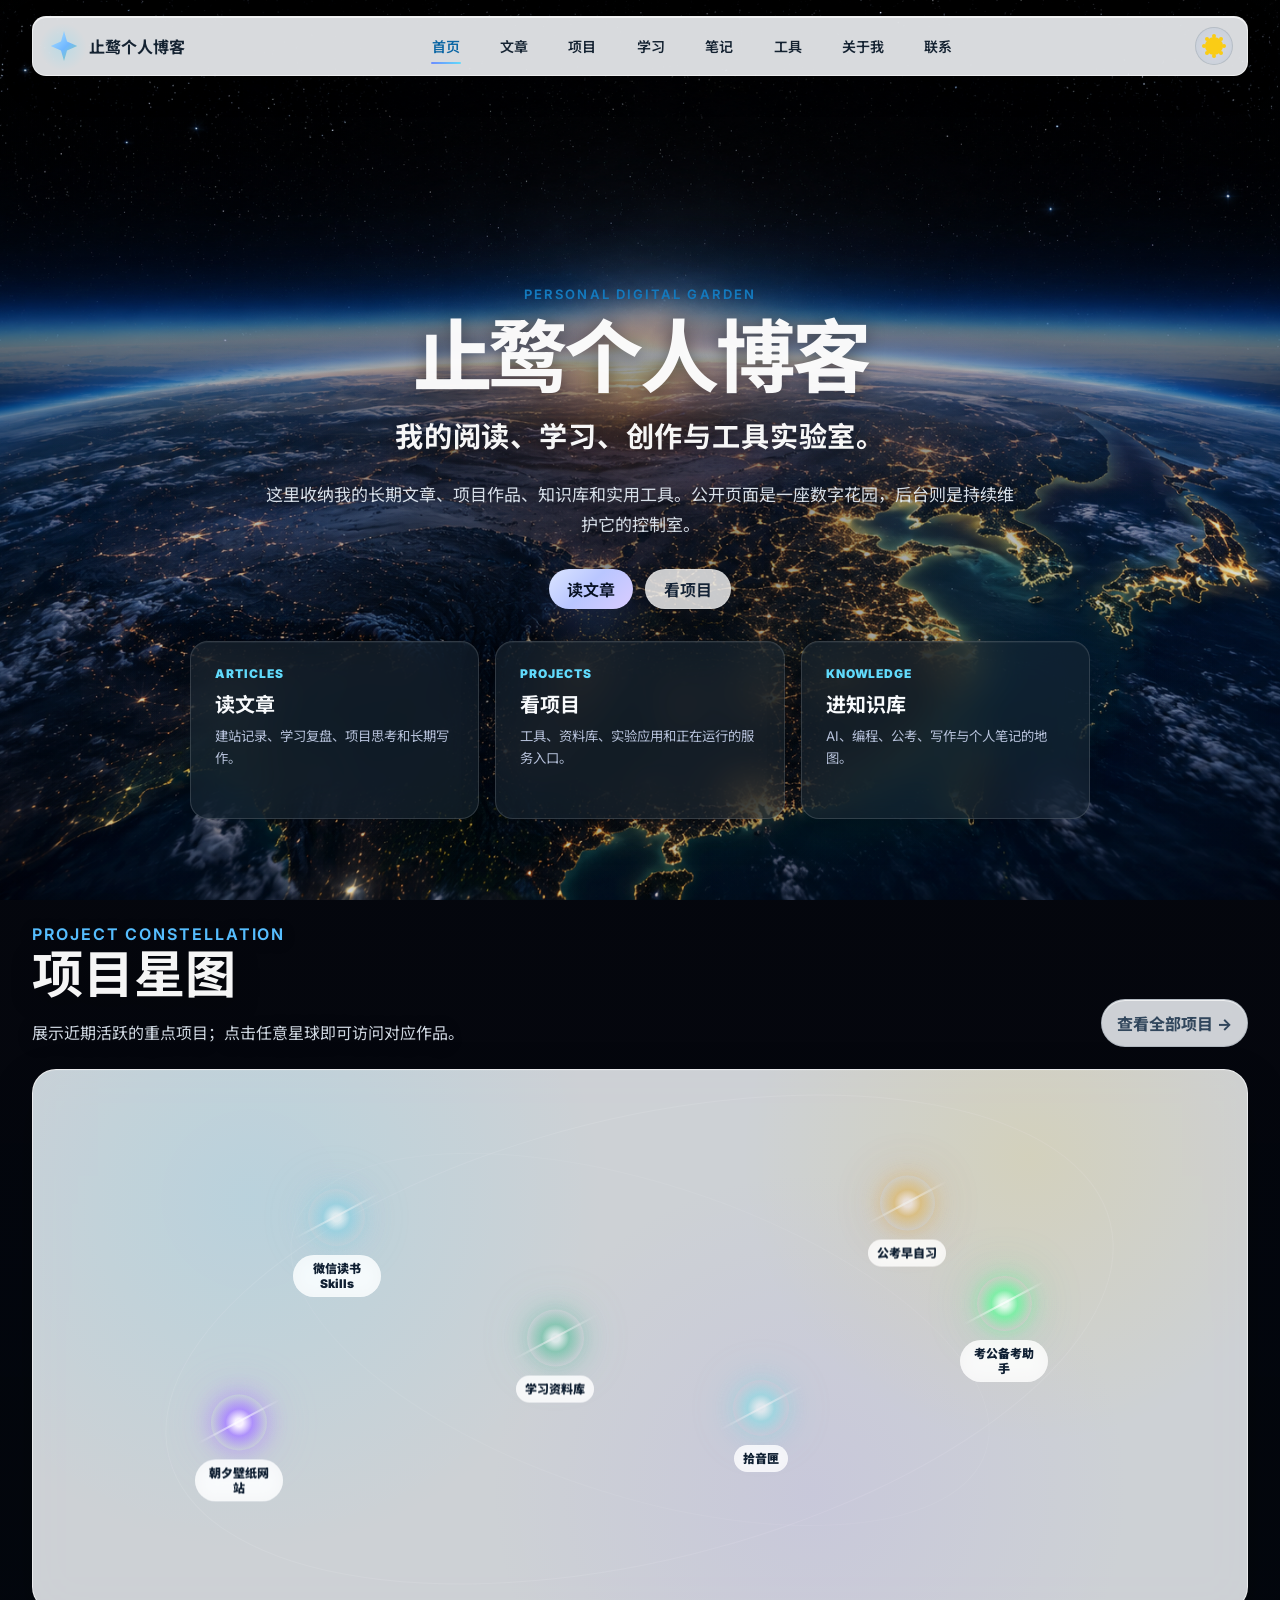
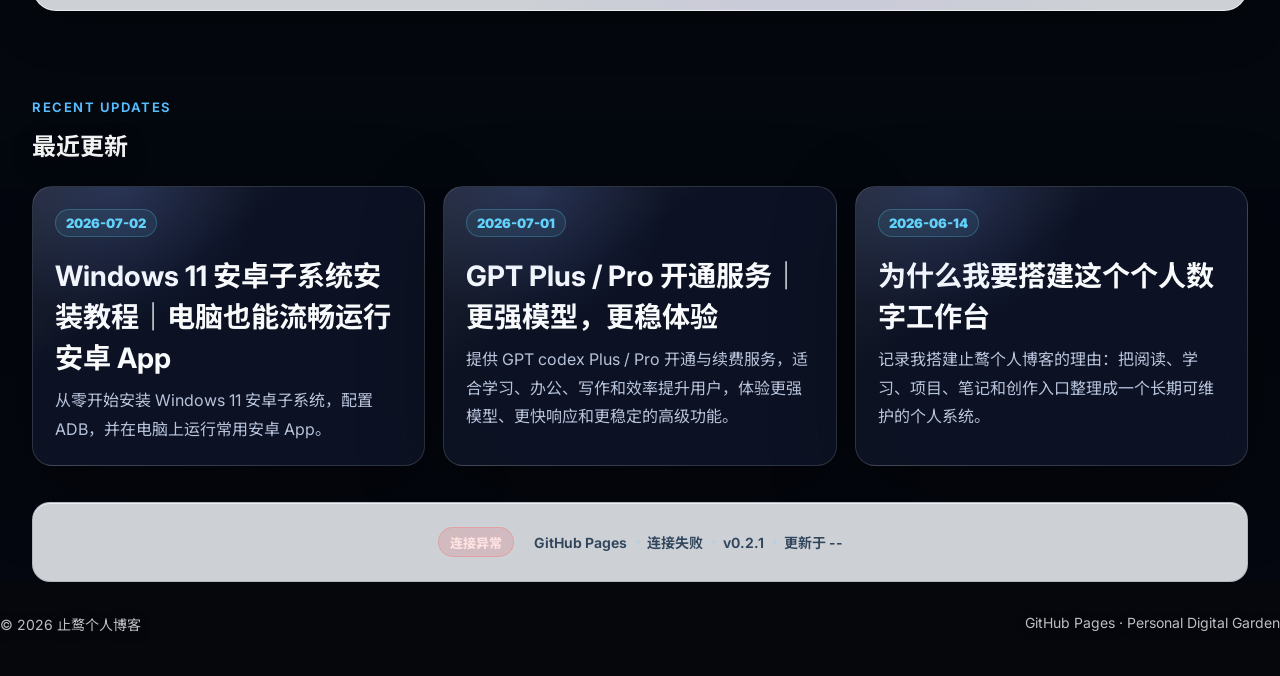
==== commit f8dbb4b0: "Load real recent updates and fix light contrast" ====
--- a/index.html
+++ b/index.html
@@ -98,22 +98,12 @@
             <p class="eyebrow">Recent Updates</p>
             <h2>最近更新</h2>
           </div>
-          <div class="recent-grid">
-            <a class="glass-card recent-card reveal" href="knowledge/">
-              <span class="recent-date">2026-06-14</span>
-              <h3>读书漫画连载上线</h3>
-              <p>把红楼梦、西游记等看书后自制漫画连载接入笔记页。</p>
-            </a>
-            <a class="glass-card recent-card reveal" href="calendar/">
-              <span class="recent-date">2026-06-14</span>
-              <h3>日历工作台完善</h3>
-              <p>加入今日事项、本周计划、倒计时、日记和今日概览。</p>
-            </a>
-            <a class="glass-card recent-card reveal" href="articles/">
-              <span class="recent-date">2026-06-14</span>
-              <h3>文章页开始沉淀真实内容</h3>
-              <p>记录建站理由、未来方向和考公考编备考建议。</p>
-            </a>
+          <div class="recent-grid" data-recent-updates aria-live="polite">
+            <div class="glass-card recent-card">
+              <span class="recent-date">同步中</span>
+              <h3>正在读取最近更新</h3>
+              <p>将自动显示站点的最新提交与文章发布记录。</p>
+            </div>
           </div>
         </section>
 
--- a/assets/styles.css
+++ b/assets/styles.css
@@ -5157,8 +5157,8 @@
 }
 
 body.home-page.light-theme .constellation-copy h2 {
-  color: #132235 !important;
-  text-shadow: none;
+  color: rgba(255, 255, 255, 0.96) !important;
+  text-shadow: 0 8px 24px rgba(0, 0, 0, 0.34);
 }
 
 body.home-page.light-theme .recent-section .section-heading h2 {
@@ -5167,7 +5167,13 @@
 }
 
 body.home-page.light-theme .constellation-copy p {
-  color: #41536a;
+  color: rgba(231, 240, 249, 0.9);
+  text-shadow: 0 3px 18px rgba(0, 0, 0, 0.28);
+}
+
+body.home-page.light-theme .constellation-copy .eyebrow {
+  color: rgb(86, 190, 255) !important;
+  text-shadow: 0 2px 14px rgba(0, 0, 0, 0.28);
 }
 
 body.home-page.light-theme .constellation-link,
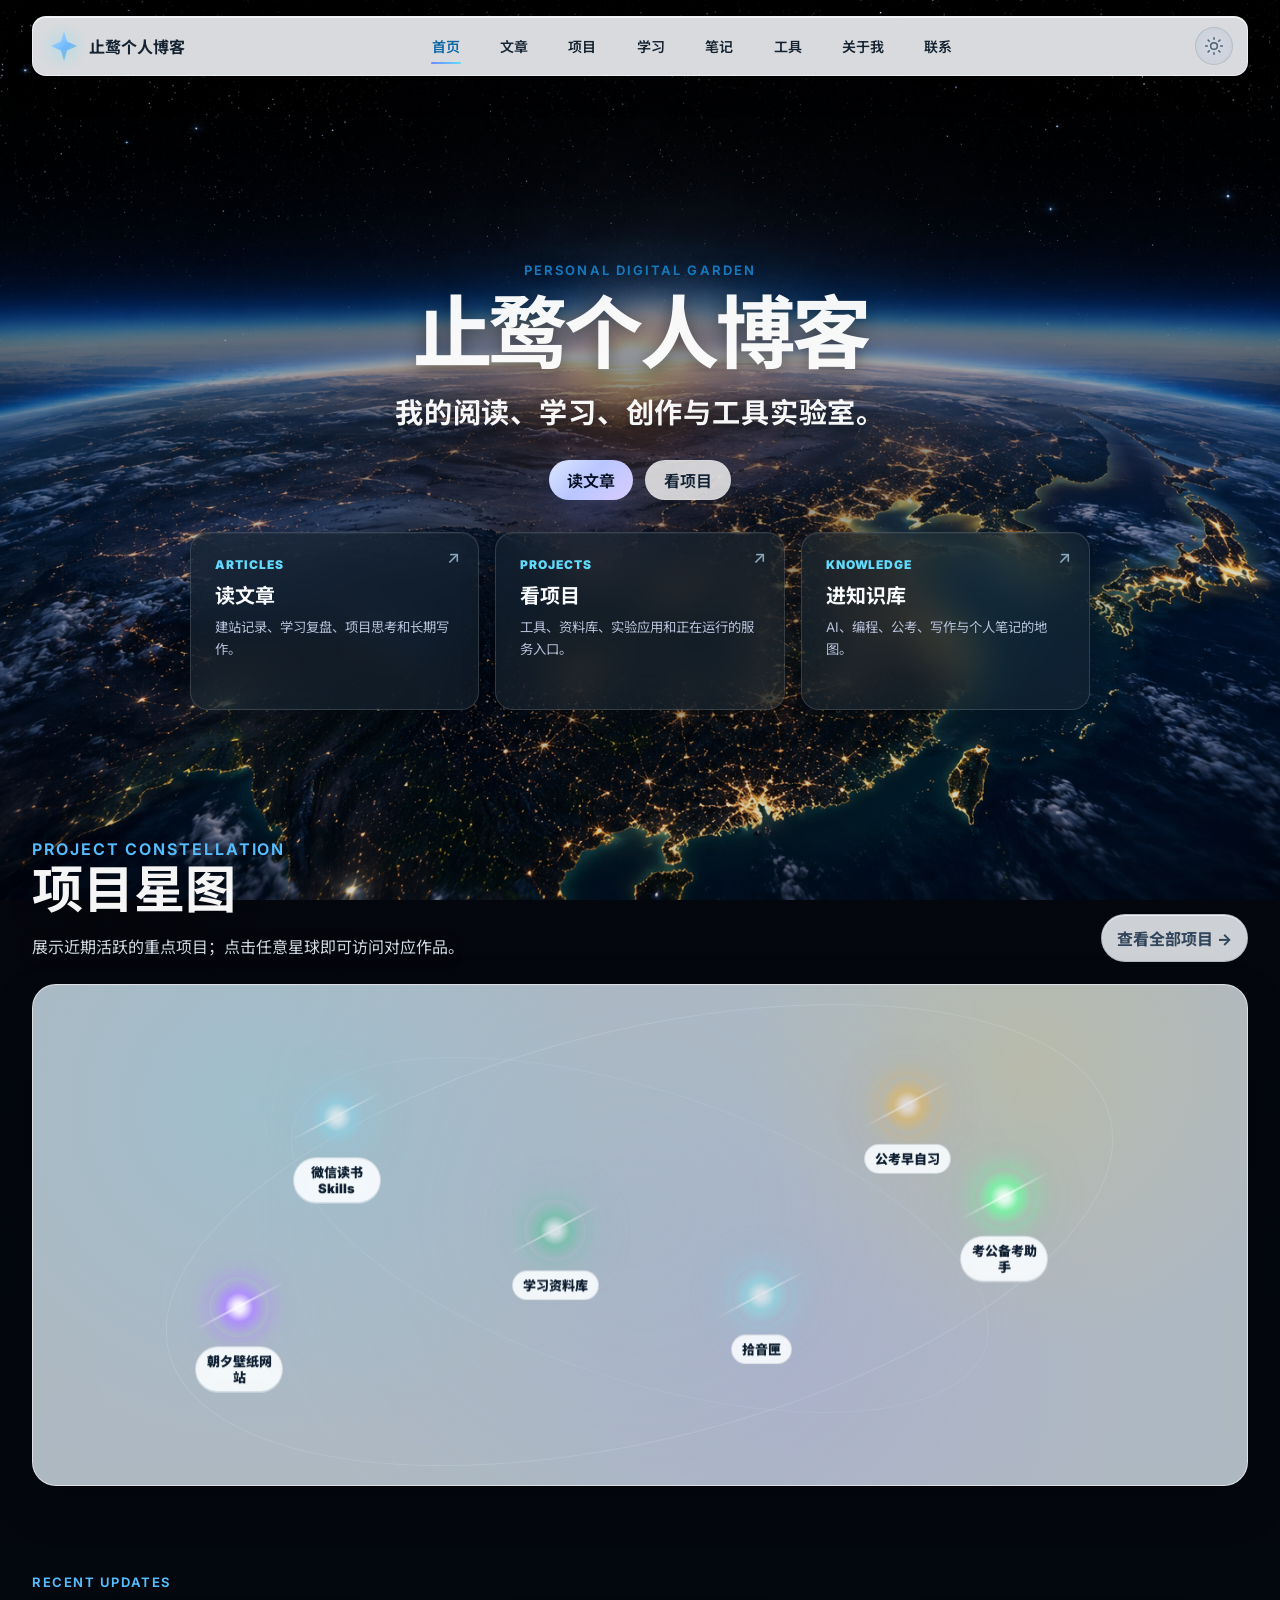
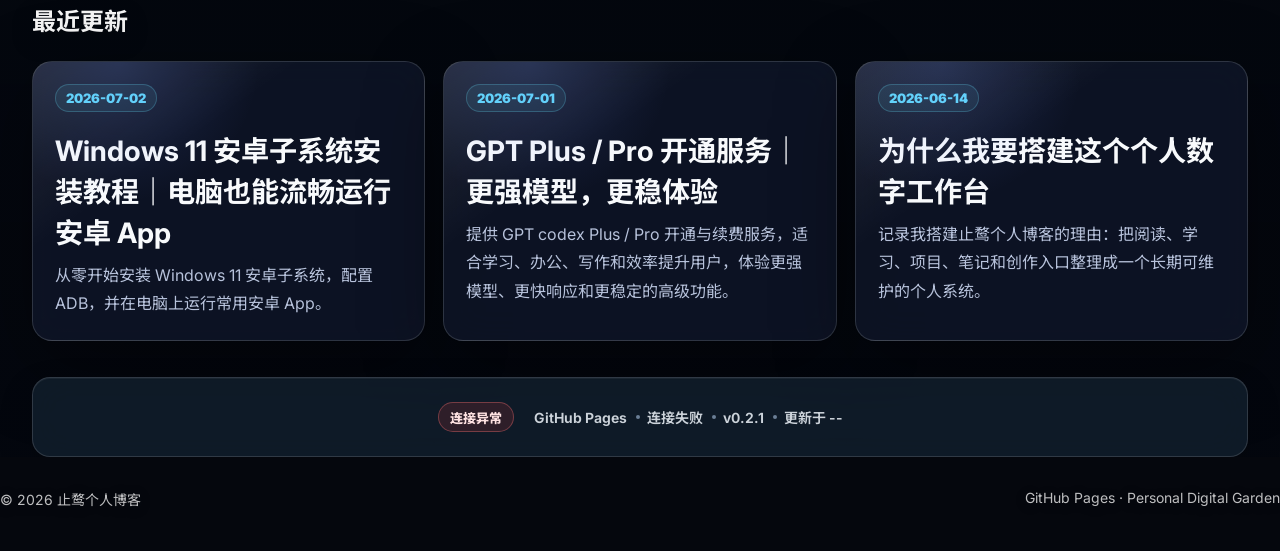
==== commit eb7028fa: "Polish homepage and rename civil-service notes" ====
--- a/index.html
+++ b/index.html
@@ -50,9 +50,6 @@
             <p class="eyebrow">Personal Digital Garden</p>
             <h1>止鹜个人博客</h1>
             <p class="subtitle">我的阅读、学习、创作与工具实验室。</p>
-            <p class="hero-copy">
-              这里收纳我的长期文章、项目作品、知识库和实用工具。公开页面是一座数字花园，后台则是持续维护它的控制室。
-            </p>
             <div class="hero-actions" aria-label="核心入口">
               <a class="button button-primary" href="articles/">读文章</a>
               <a class="button button-ghost" href="projects/">看项目</a>
@@ -79,7 +76,7 @@
 
         </section>
 
-        <section id="project-constellation" class="section-block constellation-section" aria-labelledby="constellation-title" data-project-stars data-star-limit="6">
+        <section id="project-constellation" class="section-block constellation-section" aria-labelledby="constellation-title" data-project-stars data-star-limit="6" data-star-scale="1.08">
           <div class="constellation-heading reveal">
             <div class="constellation-copy">
               <p class="eyebrow">Project Constellation</p>
--- a/assets/styles.css
+++ b/assets/styles.css
@@ -5176,8 +5176,138 @@
   text-shadow: 0 2px 14px rgba(0, 0, 0, 0.28);
 }
 
-body.home-page.light-theme .constellation-link,
+/* Final homepage visual polish: denser star preview and quieter support controls. */
+.home-page .constellation-shell {
+  min-height: 500px;
+  background:
+    radial-gradient(circle at 50% 45%, rgba(70, 100, 135, 0.22), rgba(12, 24, 39, 0.82) 68%),
+    rgba(12, 24, 39, 0.82);
+}
+
+.home-page .constellation-sky {
+  min-height: 500px;
+}
+
+.home-page .constellation-sky::before,
+.home-page .constellation-sky::after {
+  border-color: rgba(220, 235, 250, 0.18);
+}
+
+.home-page .project-star-name {
+  padding: 6px 10px;
+  border-color: rgba(255, 255, 255, 0.15);
+  background: rgba(5, 14, 25, 0.78);
+  color: rgba(255, 255, 255, 0.94);
+  font-size: 13px;
+}
+
+body.home-page.light-theme .constellation-shell {
+  background:
+    radial-gradient(circle at 50% 45%, rgba(141, 180, 216, 0.2), transparent 60%),
+    rgba(218, 229, 239, 0.8);
+}
+
+body.home-page.light-theme .project-star-name {
+  border-color: rgba(31, 59, 83, 0.16);
+  background: rgba(248, 251, 253, 0.9);
+  color: #102033;
+}
+
+.home-page .site-status-strip,
 body.home-page.light-theme .site-status-strip {
+  border-color: rgba(255, 255, 255, 0.14);
+  color: rgba(235, 242, 248, 0.86);
+  background: rgba(18, 32, 47, 0.78);
+  box-shadow:
+    inset 0 1px 0 rgba(255, 255, 255, 0.05),
+    0 14px 34px rgba(0, 0, 0, 0.18);
+  backdrop-filter: blur(20px) saturate(125%);
+  -webkit-backdrop-filter: blur(20px) saturate(125%);
+}
+
+.home-page .site-status-strip > span:not(.status-pill, .sr-only) + span:not(.status-pill, .sr-only)::before {
+  background: rgba(191, 219, 254, 0.52);
+}
+
+.home-page .intro-hero .hero-content {
+  transform: translateY(-24px);
+}
+
+.home-page .hero-entry-grid a {
+  position: relative;
+}
+
+.home-page .hero-entry-grid a::after {
+  position: absolute;
+  top: 16px;
+  right: 18px;
+  content: "↗";
+  color: rgba(190, 224, 250, 0.7);
+  font-size: 17px;
+  font-weight: 500;
+  line-height: 1;
+  transition: color 180ms ease, transform 180ms ease;
+}
+
+.home-page .hero-entry-grid a:hover {
+  border-color: rgba(115, 198, 255, 0.32);
+  background: rgba(27, 43, 59, 0.82);
+  transform: translateY(-2px);
+}
+
+.home-page .hero-entry-grid a:hover::after {
+  color: rgba(219, 241, 255, 0.96);
+  transform: translate(1px, -1px);
+}
+
+.theme-toggle-sun,
+.theme-toggle-moon {
+  display: grid;
+  place-items: center;
+  width: 20px;
+  height: 20px;
+  border-radius: 0;
+  background: none !important;
+  box-shadow: none !important;
+  color: #8ea3ba;
+}
+
+.theme-toggle-sun svg,
+.theme-toggle-moon svg {
+  width: 20px;
+  height: 20px;
+  fill: none;
+  stroke: currentColor;
+  stroke-linecap: round;
+  stroke-linejoin: round;
+  stroke-width: 1.8;
+}
+
+body.light-theme .theme-toggle-sun,
+body.light-theme .theme-toggle-moon {
+  color: #4b6076;
+}
+
+.theme-toggle:hover .theme-toggle-sun {
+  color: #e6b94f;
+}
+
+.theme-toggle:hover .theme-toggle-moon {
+  color: #c8d6ee;
+}
+
+@media (max-width: 760px) {
+  .home-page .constellation-shell,
+  .home-page .constellation-sky {
+    min-height: 460px;
+  }
+
+  .home-page .intro-hero .hero-content {
+    transform: translateY(-14px);
+  }
+}
+
+body.home-page.light-theme .constellation-link {
   border-color: rgba(31, 59, 83, 0.16);
   color: #31465c;
   background: rgba(245, 248, 252, 0.84);
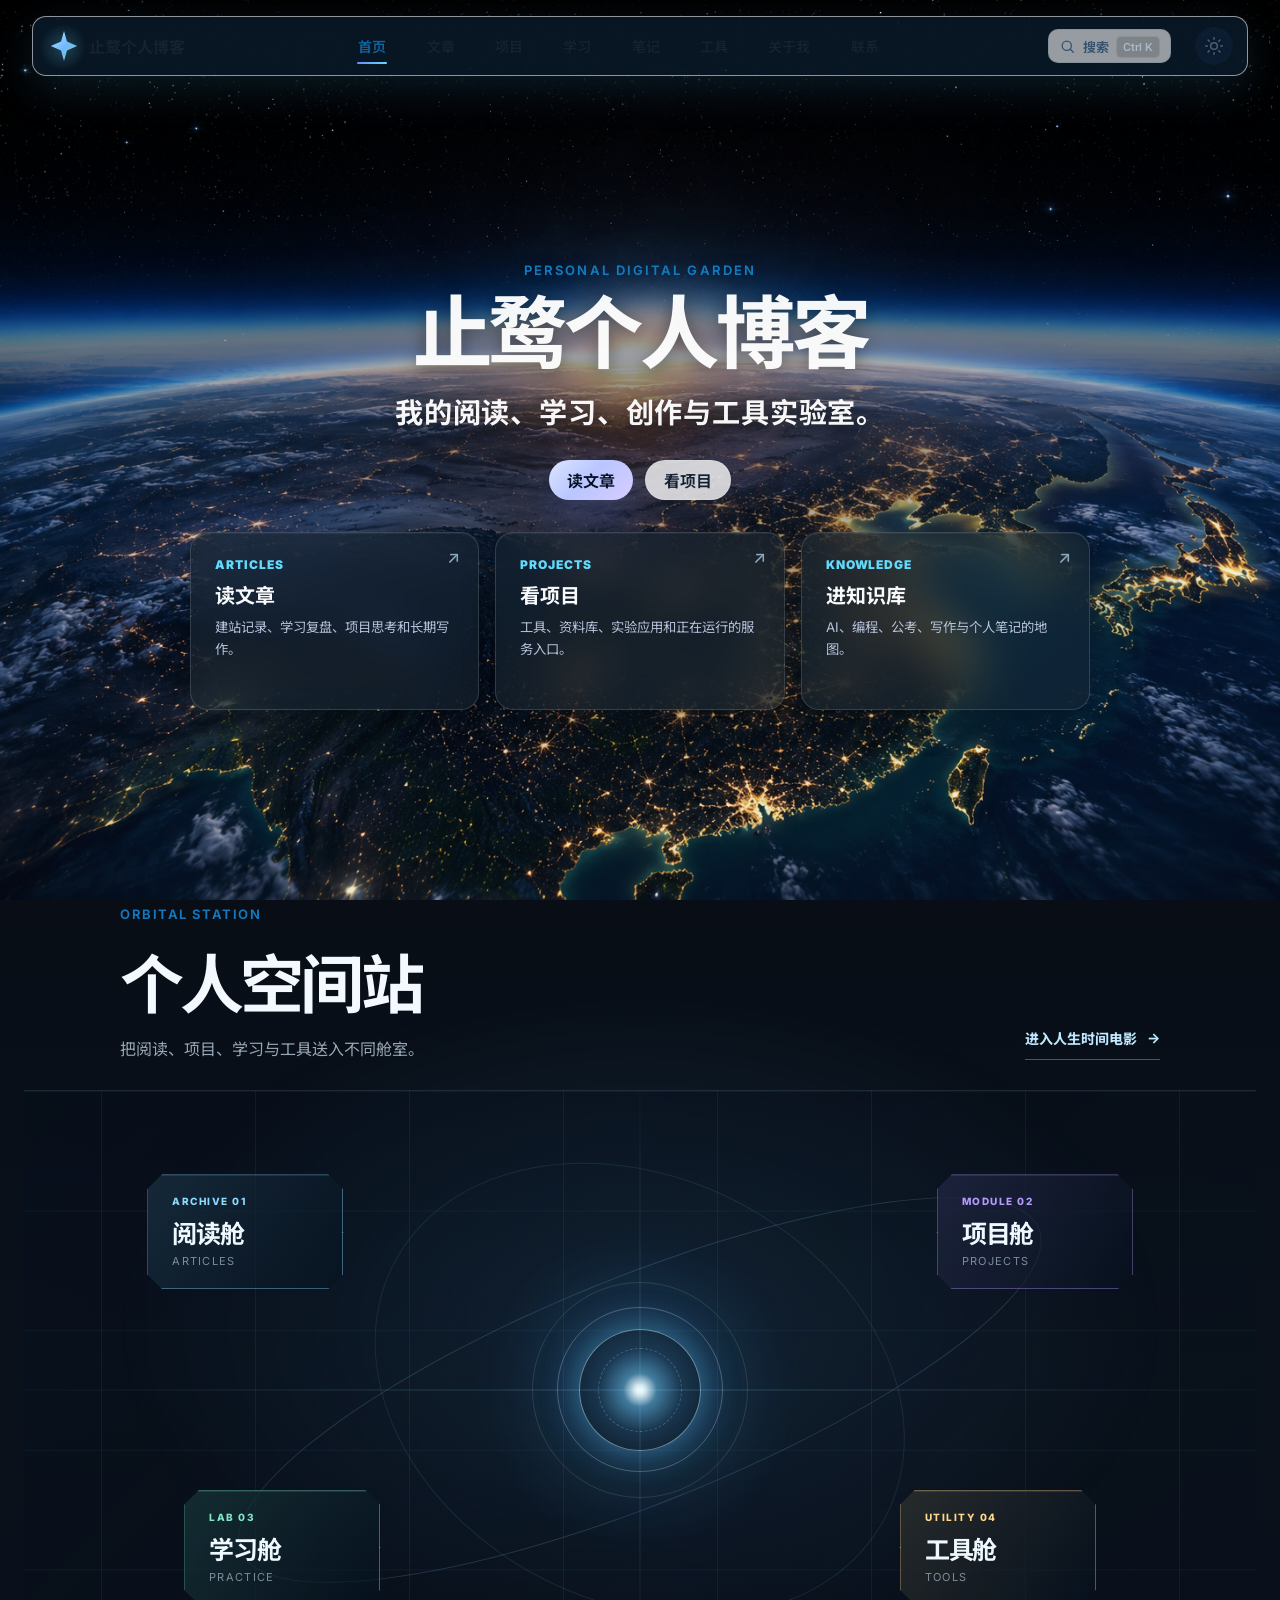
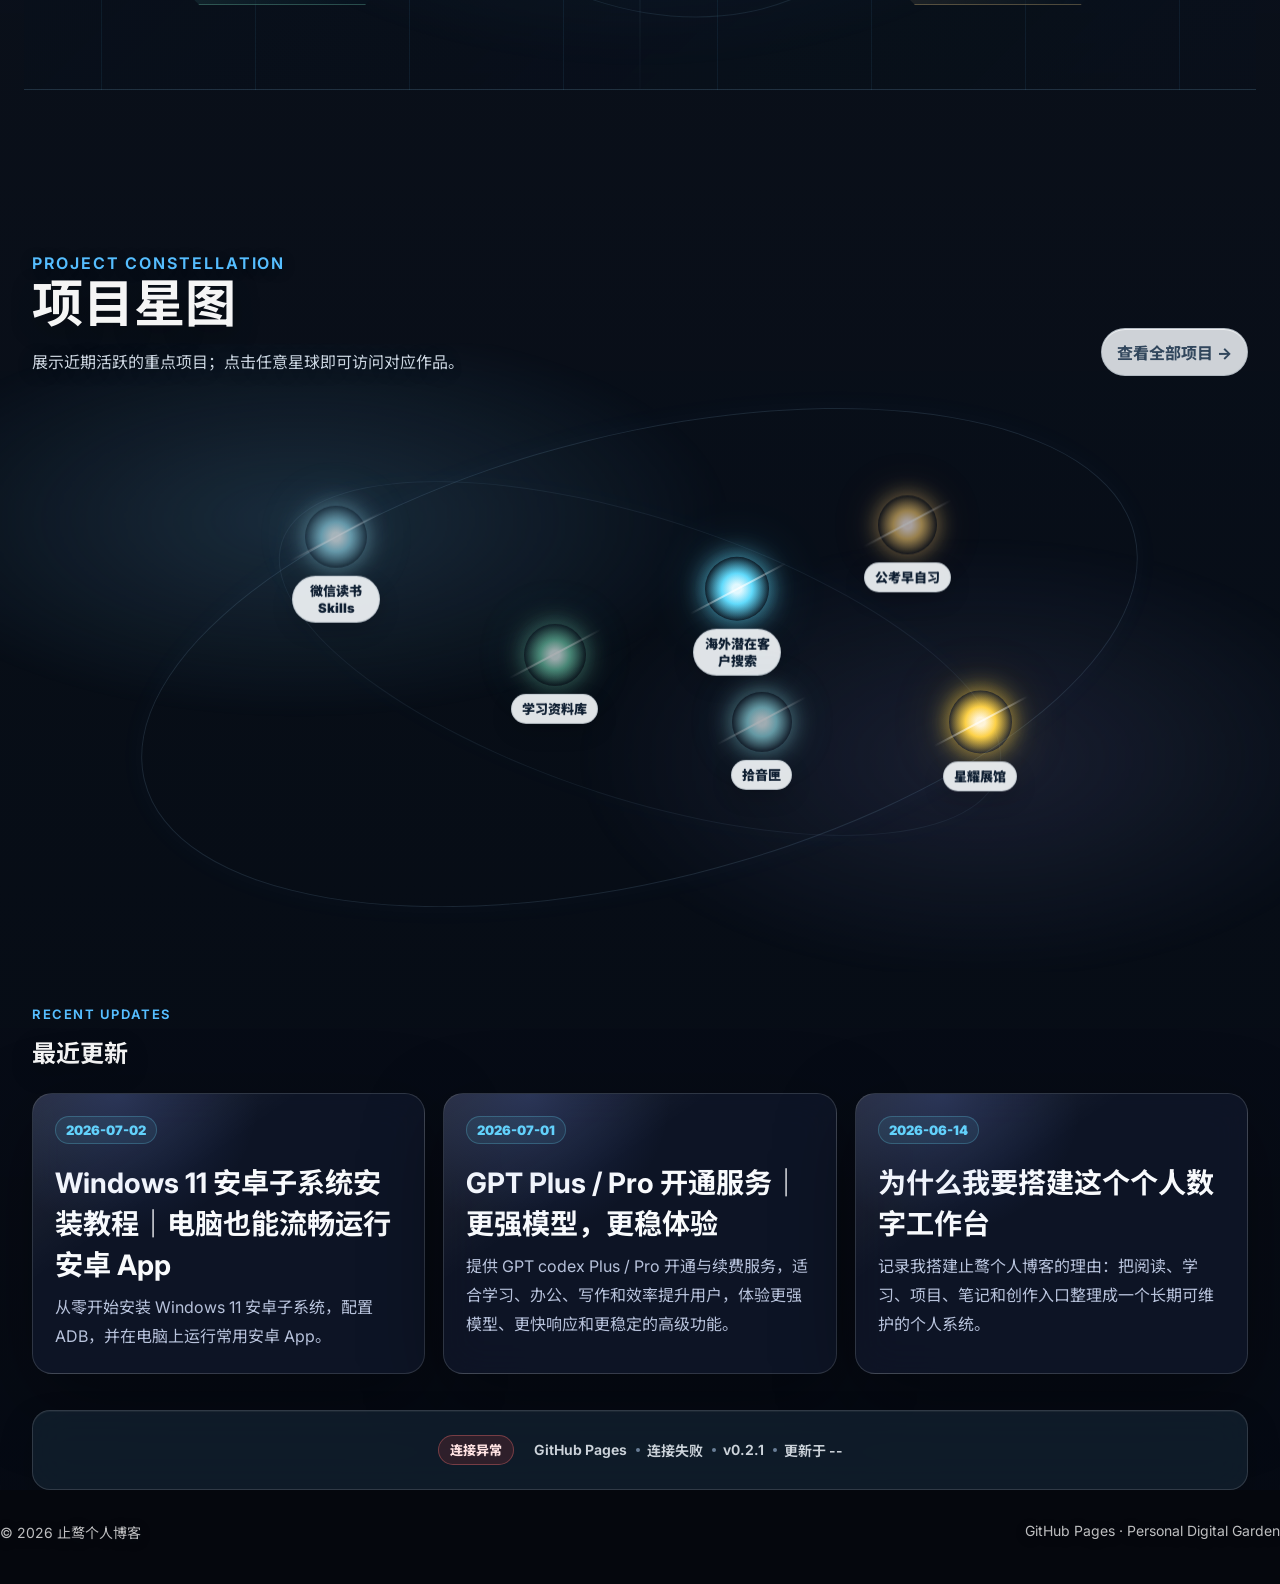
==== commit 3f2f09cc: "Add personal space station and timeline film" ====
--- a/index.html
+++ b/index.html
@@ -15,7 +15,7 @@
       href="https://fonts.googleapis.com/css2?family=Inter:wght@400;500;600;700;800&family=Noto+Sans+SC:wght@400;500;700;900&display=swap"
       rel="stylesheet"
     />
-    <link rel="stylesheet" href="assets/styles.css?v=20260704-home-writing" />
+    <link rel="stylesheet" href="assets/styles.css?v=20260725-station-journey" />
   </head>
   <body class="home-page">
     <canvas id="starfield" aria-hidden="true"></canvas>
@@ -76,6 +76,26 @@
 
         </section>
 
+        <section class="station-section" aria-labelledby="station-title">
+          <div class="station-heading reveal">
+            <div>
+              <p class="eyebrow">Orbital Station</p>
+              <h2 id="station-title">&#20010;&#20154;&#31354;&#38388;&#31449;</h2>
+              <p>&#25226;&#38405;&#35835;&#12289;&#39033;&#30446;&#12289;&#23398;&#20064;&#19982;&#24037;&#20855;&#36865;&#20837;&#19981;&#21516;&#33329;&#23460;&#12290;</p>
+            </div>
+            <a class="station-journey-link" href="journey/">&#36827;&#20837;&#20154;&#29983;&#26102;&#38388;&#30005;&#24433; <span aria-hidden="true">&#8594;</span></a>
+          </div>
+          <div class="station-dock reveal" aria-label="&#20010;&#20154;&#31354;&#38388;&#31449;&#33329;&#23460;">
+            <span class="station-orbit station-orbit-one" aria-hidden="true"></span>
+            <span class="station-orbit station-orbit-two" aria-hidden="true"></span>
+            <span class="station-core" aria-hidden="true"><i></i><b></b></span>
+            <a class="station-port station-port-articles" href="articles/"><small>ARCHIVE 01</small><strong>&#38405;&#35835;&#33329;</strong><span>Articles</span></a>
+            <a class="station-port station-port-projects" href="projects/"><small>MODULE 02</small><strong>&#39033;&#30446;&#33329;</strong><span>Projects</span></a>
+            <a class="station-port station-port-study" href="practice/"><small>LAB 03</small><strong>&#23398;&#20064;&#33329;</strong><span>Practice</span></a>
+            <a class="station-port station-port-tools" href="tools/"><small>UTILITY 04</small><strong>&#24037;&#20855;&#33329;</strong><span>Tools</span></a>
+          </div>
+        </section>
+
         <section id="project-constellation" class="section-block constellation-section" aria-labelledby="constellation-title" data-project-stars data-star-limit="6" data-star-scale="1.08">
           <div class="constellation-heading reveal">
             <div class="constellation-copy">
@@ -119,6 +139,6 @@
         <span>GitHub Pages · Personal Digital Garden</span>
       </footer>
     </div>
-    <script src="assets/main.js?v=20260701-admin-easter-egg"></script>
+    <script src="assets/main.js?v=20260725-station-journey"></script>
   </body>
 </html>
--- a/assets/styles.css
+++ b/assets/styles.css
@@ -2302,12 +2302,12 @@
   }
 }
 
-@media (max-width: 620px) {
-  .home-page main > .split-section {
-    grid-template-columns: 1fr;
-  }
-}
-
+@media (max-width: 620px) {
+  .home-page main > .split-section {
+    grid-template-columns: 1fr;
+  }
+}
+
 @media (max-width: 520px) {
   .page-shell {
     width: min(100% - 22px, 440px);
@@ -3245,7 +3245,7 @@
 
 .home-page main > .split-section,
 .home-page main > .constellation-section,
-.home-page main > .status-section,
+.home-page main > .status-section,
 .home-page main > .recent-section {
   width: min(1160px, calc(100% - 40px));
   margin-right: auto;
@@ -3370,7 +3370,7 @@
   .status-grid {
     grid-template-columns: 1fr;
   }
-}
+}
 .home-page .site-header,
 body.home-page.light-theme .site-header {
   z-index: 20;
@@ -3618,12 +3618,12 @@
   z-index: 2;
   grid-template-columns: repeat(2, minmax(0, 1fr));
   gap: clamp(12px, 1.6vw, 18px);
-  padding-top: clamp(18px, 3vw, 34px);
+  padding-top: clamp(18px, 3vw, 34px);
   padding-bottom: clamp(22px, 4vw, 44px);
 }
 
 .home-page .feature-card {
-  min-height: clamp(132px, 12vw, 170px);
+  min-height: clamp(132px, 12vw, 170px);
   padding: clamp(16px, 2vw, 22px);
   border-color: rgba(120, 180, 255, 0.12);
   background:
@@ -3651,7 +3651,7 @@
 .home-page .feature-card p {
   font-size: clamp(14px, 1.35vw, 17px);
   line-height: 1.55;
-}
+}
 .home-page .feature-kicker {
   color: #8ed8ff;
   letter-spacing: 0.14em;
@@ -3735,7 +3735,7 @@
 
   .home-page .intro-hero,
   .home-page .intro-hero.hero {
-    min-height: 320px;
+    min-height: 320px;
     margin-top: -78px;
   }
 
@@ -3744,12 +3744,12 @@
   }
 }
 
-@media (max-width: 620px) {
-  .home-page main > .split-section {
-    grid-template-columns: 1fr;
-  }
-}
-
+@media (max-width: 620px) {
+  .home-page main > .split-section {
+    grid-template-columns: 1fr;
+  }
+}
+
 @media (max-width: 520px) {
   .home-page .hero-wallpaper {
     min-height: 300px;
@@ -3759,9 +3759,9 @@
     font-size: clamp(48px, 16vw, 68px);
   }
 }
-
-
-
+
+
+
 
 .constellation-section {
   position: relative;
@@ -3950,7 +3950,7 @@
 
 .constellation-dust strong {
   font-size: inherit;
-}
+}
 .constellation-panel h3 {
   margin: 0;
   font-size: clamp(24px, 3vw, 34px);
@@ -4083,7 +4083,7 @@
   border-radius: 8px;
   border: 1px solid rgba(248, 250, 252, 0.14);
   background: rgba(8, 13, 26, 0.5);
-}
+}
 /* --------------------------------------------------------------------------
    Apple digital garden — final visual system
    The selectors below deliberately consolidate earlier experimental skins.
@@ -5314,6 +5314,146 @@
   box-shadow: inset 0 1px 0 rgba(255, 255, 255, 0.66);
 }
 
+/* About page: scoped personal introduction material. */
+.about-page .about-intro-card {
+  position: relative;
+  width: 94%;
+  min-width: 0;
+  overflow: hidden;
+  margin: 0;
+  padding: 42px 38px 24px;
+  color: rgba(245, 248, 252, 0.96);
+  border: 1px solid rgba(255, 255, 255, 0.14);
+  border-radius: 24px;
+  background: rgba(18, 31, 43, 0.74);
+  box-shadow:
+    0 20px 50px rgba(7, 17, 26, 0.24),
+    inset 0 1px 0 rgba(255, 255, 255, 0.06);
+  backdrop-filter: blur(22px) saturate(125%);
+  -webkit-backdrop-filter: blur(22px) saturate(125%);
+}
+
+.about-page .about-intro-card::before {
+  position: absolute;
+  inset: 0;
+  z-index: 0;
+  content: "";
+  pointer-events: none;
+  background: linear-gradient(180deg, rgba(255, 255, 255, 0.08), transparent 32%);
+}
+
+.about-page .about-intro-card > * {
+  position: relative;
+  z-index: 1;
+}
+
+.about-page .about-intro-card .about-intro-eyebrow {
+  margin: 0 0 16px;
+  color: #44b7f3;
+  font-size: 15px;
+  font-weight: 700;
+  letter-spacing: 0.12em;
+}
+
+.about-page .about-intro-card .about-intro-title {
+  margin: 0;
+  color: rgba(245, 248, 252, 0.96);
+  font-size: clamp(48px, 5vw, 74px);
+  font-weight: 750;
+  line-height: 1.1;
+  letter-spacing: -0.035em;
+}
+
+.about-page .about-intro-card .about-intro-description {
+  max-width: none;
+  margin: 22px 0 0;
+  color: rgba(220, 231, 242, 0.88);
+  font-size: 18px;
+  line-height: 1.8;
+}
+
+.about-page .about-intro-card .about-skill-list {
+  display: flex;
+  flex-wrap: wrap;
+  gap: 10px;
+  margin-top: 24px;
+}
+
+.about-page .about-intro-card .about-skill-tag {
+  display: inline-flex;
+  align-items: center;
+  justify-content: center;
+  min-height: 36px;
+  padding: 0 15px;
+  color: #d7effc;
+  border: 1px solid rgba(138, 205, 240, 0.24);
+  border-radius: 11px;
+  background: rgba(84, 153, 191, 0.16);
+  box-shadow: inset 0 1px 0 rgba(255, 255, 255, 0.12);
+  font-size: 14px;
+  font-weight: 650;
+  transition: background-color 180ms ease, border-color 180ms ease, transform 180ms ease;
+}
+
+.about-page .about-intro-card .about-skill-tag:hover {
+  border-color: rgba(145, 214, 248, 0.42);
+  background: rgba(84, 153, 191, 0.26);
+  transform: translateY(-1px);
+}
+
+body.about-page.light-theme .about-intro-card {
+  color: #102236;
+  border-color: rgba(255, 255, 255, 0.55);
+  background: linear-gradient(135deg, rgba(255, 255, 255, 0.74), rgba(245, 250, 252, 0.58));
+  box-shadow:
+    0 20px 50px rgba(18, 39, 54, 0.15),
+    inset 0 1px 0 rgba(255, 255, 255, 0.7);
+}
+
+body.about-page.light-theme .about-intro-card::before {
+  background: linear-gradient(180deg, rgba(255, 255, 255, 0.22), transparent 32%);
+}
+
+body.about-page.light-theme .about-intro-card .about-intro-eyebrow {
+  color: #0879b8;
+}
+
+body.about-page.light-theme .about-intro-card .about-intro-title {
+  color: #102236;
+}
+
+body.about-page.light-theme .about-intro-card .about-intro-description {
+  color: rgba(30, 57, 80, 0.82);
+}
+
+body.about-page.light-theme .about-intro-card .about-skill-tag {
+  color: #155777;
+  border-color: rgba(42, 137, 190, 0.22);
+  background: rgba(232, 246, 255, 0.58);
+  box-shadow: inset 0 1px 0 rgba(255, 255, 255, 0.6);
+}
+
+body.about-page.light-theme .about-intro-card .about-skill-tag:hover {
+  border-color: rgba(42, 137, 190, 0.34);
+  background: rgba(222, 242, 253, 0.82);
+}
+
+@media (max-width: 880px) {
+  .about-page .about-intro-card {
+    width: 100%;
+  }
+}
+
+@media (max-width: 640px) {
+  .about-page .about-intro-card {
+    padding: 28px 22px 24px;
+  }
+
+  .about-page .about-intro-card .about-intro-title {
+    font-size: clamp(42px, 12vw, 48px);
+  }
+}
+
 @media (max-width: 760px) {
   .home-page .constellation-heading {
     align-items: flex-start;
@@ -5334,3 +5474,764 @@
     font-size: 13px;
   }
 }
+/* Homepage constellation: let the projects inhabit the wallpaper instead of a separate card. */
+.home-page .constellation-shell {
+  position: relative;
+  isolation: isolate;
+  min-height: 520px;
+  overflow: visible;
+  border: 0;
+  border-radius: 0;
+  background: transparent;
+  box-shadow: none;
+  backdrop-filter: none;
+  -webkit-backdrop-filter: none;
+}
+
+.home-page .constellation-shell::before {
+  position: absolute;
+  z-index: -1;
+  inset: -54px -46px;
+  content: "";
+  pointer-events: none;
+  background:
+    radial-gradient(ellipse 46% 44% at 24% 28%, rgba(24, 91, 125, 0.2), transparent 72%),
+    radial-gradient(ellipse 42% 48% at 76% 66%, rgba(54, 63, 128, 0.16), transparent 74%),
+    radial-gradient(ellipse 64% 68% at 50% 50%, rgba(2, 10, 22, 0.08), transparent 72%);
+  filter: blur(1px);
+}
+
+.home-page .constellation-sky {
+  min-height: 520px;
+  overflow: visible;
+  background: transparent;
+}
+
+.home-page .constellation-sky::before,
+.home-page .constellation-sky::after {
+  border-color: rgba(164, 212, 255, 0.13);
+  box-shadow: 0 0 28px rgba(80, 169, 255, 0.035);
+}
+
+.home-page .constellation-sky::before {
+  inset: 7% 8%;
+}
+
+.home-page .constellation-sky::after {
+  inset: 23% 19%;
+}
+
+.home-page .project-star {
+  gap: 8px;
+}
+
+.home-page .project-star-name {
+  border-color: rgba(186, 222, 248, 0.12);
+  background: linear-gradient(135deg, rgba(5, 15, 28, 0.68), rgba(9, 22, 37, 0.36));
+  box-shadow: 0 8px 22px rgba(0, 0, 0, 0.16);
+  backdrop-filter: blur(8px) saturate(120%);
+  -webkit-backdrop-filter: blur(8px) saturate(120%);
+}
+
+body.home-page.light-theme .constellation-shell {
+  background: transparent;
+}
+
+body.home-page.light-theme .constellation-shell::before {
+  background:
+    radial-gradient(ellipse 46% 44% at 24% 28%, rgba(109, 183, 225, 0.18), transparent 72%),
+    radial-gradient(ellipse 42% 48% at 76% 66%, rgba(145, 153, 230, 0.13), transparent 74%);
+}
+
+@media (max-width: 760px) {
+  .home-page .constellation-shell,
+  .home-page .constellation-sky {
+    min-height: 460px;
+  }
+
+  .home-page .constellation-shell::before {
+    inset: -34px -18px;
+  }
+}
+
+/* Global command palette */
+.command-trigger {
+  display: inline-flex;
+  align-items: center;
+  gap: 7px;
+  min-height: 34px;
+  margin-left: auto;
+  padding: 0 10px;
+  border: 1px solid rgba(181, 214, 239, 0.16);
+  border-radius: 10px;
+  color: rgba(229, 242, 252, 0.86);
+  background: rgba(255, 255, 255, 0.045);
+  font: inherit;
+  font-size: 13px;
+  font-weight: 650;
+  cursor: pointer;
+  transition: background 180ms ease, border-color 180ms ease, transform 180ms ease;
+}
+
+.command-trigger:hover {
+  border-color: rgba(125, 201, 255, 0.38);
+  background: rgba(92, 174, 233, 0.12);
+  transform: translateY(-1px);
+}
+
+.command-trigger svg,
+.command-searchbar svg {
+  width: 17px;
+  height: 17px;
+  fill: none;
+  stroke: currentColor;
+  stroke-linecap: round;
+  stroke-linejoin: round;
+  stroke-width: 1.85;
+}
+
+.command-trigger kbd,
+.command-searchbar kbd,
+.command-palette-footer kbd {
+  border: 1px solid rgba(194, 220, 241, 0.16);
+  border-radius: 5px;
+  color: rgba(196, 220, 240, 0.62);
+  background: rgba(0, 0, 0, 0.16);
+  font: 600 11px/1 Inter, system-ui, sans-serif;
+  padding: 3px 5px;
+}
+
+/* Align the compact shortcut badge with the Chinese search label's visual center. */
+.command-trigger kbd {
+  display: inline-flex;
+  align-items: center;
+  min-height: 22px;
+  padding: 0 6px;
+  transform: translateY(1px);
+}
+
+.command-palette[hidden] {
+  display: none;
+}
+
+.command-palette {
+  position: fixed;
+  z-index: 1001;
+  inset: 0;
+}
+
+.command-palette-backdrop {
+  position: absolute;
+  inset: 0;
+  background: rgba(1, 7, 13, 0.58);
+  backdrop-filter: blur(8px);
+  -webkit-backdrop-filter: blur(8px);
+}
+
+.command-palette-dialog {
+  position: relative;
+  width: min(680px, calc(100% - 32px));
+  max-height: min(640px, calc(100vh - 72px));
+  margin: min(16vh, 150px) auto 0;
+  overflow: hidden;
+  border: 1px solid rgba(177, 218, 249, 0.2);
+  border-radius: 18px;
+  color: #eff8ff;
+  background: linear-gradient(145deg, rgba(18, 39, 57, 0.96), rgba(8, 20, 33, 0.96));
+  box-shadow: 0 28px 90px rgba(0, 0, 0, 0.48), inset 0 1px 0 rgba(255, 255, 255, 0.08);
+  animation: commandPaletteIn 180ms ease-out;
+}
+
+.command-searchbar {
+  display: flex;
+  align-items: center;
+  gap: 12px;
+  padding: 17px 18px;
+  border-bottom: 1px solid rgba(185, 216, 241, 0.12);
+  color: #73c9ff;
+}
+
+.command-searchbar input {
+  width: 100%;
+  min-width: 0;
+  border: 0;
+  outline: 0;
+  color: #f6fbff;
+  background: transparent;
+  font: 600 17px/1.45 Inter, "Noto Sans SC", system-ui, sans-serif;
+}
+
+.command-searchbar input::placeholder {
+  color: rgba(192, 214, 232, 0.5);
+}
+
+.command-results {
+  max-height: min(468px, calc(100vh - 210px));
+  overflow-y: auto;
+  padding: 9px;
+}
+
+.command-result-label {
+  margin: 5px 8px 8px;
+  color: rgba(170, 204, 230, 0.68);
+  font-size: 12px;
+  font-weight: 700;
+  letter-spacing: 0.06em;
+}
+
+.command-result {
+  display: grid;
+  grid-template-columns: max-content minmax(0, 1fr);
+  align-items: center;
+  gap: 12px;
+  width: 100%;
+  padding: 11px 12px;
+  border: 0;
+  border-radius: 11px;
+  color: inherit;
+  background: transparent;
+  font: inherit;
+  text-align: left;
+  cursor: pointer;
+}
+
+.command-result:hover,
+.command-result.is-active {
+  background: linear-gradient(110deg, rgba(87, 185, 247, 0.17), rgba(110, 133, 242, 0.11));
+}
+
+.command-result-type {
+  min-width: 48px;
+  padding: 5px 7px;
+  border: 1px solid rgba(112, 197, 249, 0.2);
+  border-radius: 7px;
+  color: #8ad7ff;
+  background: rgba(95, 186, 245, 0.08);
+  font-size: 11px;
+  font-weight: 750;
+  text-align: center;
+}
+
+.command-result strong,
+.command-result small {
+  display: block;
+  overflow: hidden;
+  text-overflow: ellipsis;
+  white-space: nowrap;
+}
+
+.command-result strong {
+  color: #f3f9ff;
+  font-size: 14px;
+}
+
+.command-result small {
+  margin-top: 3px;
+  color: rgba(199, 220, 236, 0.68);
+  font-size: 12px;
+}
+
+.command-empty {
+  margin: 34px 12px;
+  color: rgba(204, 224, 239, 0.72);
+  text-align: center;
+}
+
+.command-palette-footer {
+  display: flex;
+  gap: 16px;
+  padding: 12px 17px;
+  border-top: 1px solid rgba(185, 216, 241, 0.1);
+  color: rgba(183, 210, 230, 0.56);
+  font-size: 12px;
+}
+
+.command-palette-footer span:last-child {
+  margin-left: auto;
+}
+
+body.command-palette-open {
+  overflow: hidden;
+}
+
+body.light-theme .command-trigger {
+  border-color: rgba(31, 86, 126, 0.15);
+  color: #35536e;
+  background: rgba(255, 255, 255, 0.58);
+}
+
+body.light-theme .command-palette-backdrop {
+  background: rgba(16, 37, 56, 0.3);
+}
+
+body.light-theme .command-palette-dialog {
+  border-color: rgba(40, 100, 145, 0.18);
+  color: #1b3043;
+  background: linear-gradient(145deg, rgba(250, 253, 255, 0.98), rgba(232, 243, 251, 0.98));
+  box-shadow: 0 28px 90px rgba(22, 55, 80, 0.24), inset 0 1px 0 rgba(255, 255, 255, 0.9);
+}
+
+body.light-theme .command-searchbar {
+  border-color: rgba(31, 86, 126, 0.12);
+  color: #167eb5;
+}
+
+body.light-theme .command-searchbar input,
+body.light-theme .command-result strong {
+  color: #183147;
+}
+
+body.light-theme .command-searchbar input::placeholder,
+body.light-theme .command-result small,
+body.light-theme .command-result-label,
+body.light-theme .command-palette-footer {
+  color: rgba(34, 72, 101, 0.62);
+}
+
+body.light-theme .command-result:hover,
+body.light-theme .command-result.is-active {
+  background: linear-gradient(110deg, rgba(96, 196, 248, 0.17), rgba(118, 146, 249, 0.1));
+}
+
+@keyframes commandPaletteIn {
+  from { opacity: 0; transform: translateY(-10px) scale(0.985); }
+  to { opacity: 1; transform: translateY(0) scale(1); }
+}
+
+@media (max-width: 760px) {
+  .command-trigger {
+    min-width: 34px;
+    padding: 0 8px;
+  }
+
+  .command-trigger span,
+  .command-trigger kbd {
+    display: none;
+  }
+
+  .command-palette-dialog {
+    width: min(100% - 20px, 680px);
+    max-height: calc(100vh - 28px);
+    margin-top: 14px;
+    border-radius: 15px;
+  }
+
+  .command-results {
+    max-height: calc(100vh - 175px);
+  }
+
+  .command-palette-footer span:not(:first-child) {
+    display: none;
+  }
+}
+
+/* Quiet cosmic interaction: a light ripple on click and a brief stellar page handoff. */
+.page-transition-veil {
+  --transition-x: 50vw;
+  --transition-y: 50vh;
+  position: fixed;
+  inset: 0;
+  z-index: 1200;
+  pointer-events: none;
+  opacity: 0;
+  clip-path: circle(0 at var(--transition-x) var(--transition-y));
+  background:
+    radial-gradient(circle at var(--transition-x) var(--transition-y), rgba(235, 250, 255, 0.42) 0, rgba(123, 211, 255, 0.2) 2%, rgba(58, 153, 212, 0.08) 12%, transparent 35%);
+}
+
+.page-transition-veil::after {
+  position: absolute;
+  inset: 0;
+  content: "";
+  opacity: 0.36;
+  background-image:
+    radial-gradient(circle, rgba(231, 250, 255, 0.95) 0 0.9px, transparent 1.4px),
+    radial-gradient(circle, rgba(104, 202, 255, 0.75) 0 0.7px, transparent 1.2px);
+  background-position: 14px 9px, 57px 33px;
+  background-size: 132px 132px, 179px 179px;
+  mask-image: radial-gradient(circle 230px at var(--transition-x) var(--transition-y), #000 0, rgba(0, 0, 0, 0.72) 38%, transparent 100%);
+  -webkit-mask-image: radial-gradient(circle 230px at var(--transition-x) var(--transition-y), #000 0, rgba(0, 0, 0, 0.72) 38%, transparent 100%);
+}
+
+.page-transition-veil.is-active {
+  opacity: 1;
+  animation: stellarPageHandoff 240ms cubic-bezier(0.35, 0, 0.25, 1) forwards;
+}
+
+@keyframes stellarPageHandoff {
+  from {
+    clip-path: circle(0 at var(--transition-x) var(--transition-y));
+  }
+  to {
+    clip-path: circle(105vmax at var(--transition-x) var(--transition-y));
+  }
+}
+
+/* The home scene changes with local time without changing the content itself. */
+.home-page main,
+.home-page .hero-wallpaper::before,
+.home-page .site-header {
+  transition: background 900ms ease, filter 900ms ease, opacity 900ms ease, box-shadow 900ms ease;
+}
+
+body.home-page[data-time-scene="dawn"] main {
+  background:
+    linear-gradient(180deg, rgba(3, 16, 34, 0.04), rgba(51, 92, 131, 0.12) 44%, rgba(8, 18, 34, 0.35)),
+    url("earth-starry-panorama.png") center 52% / cover fixed no-repeat;
+}
+
+body.home-page[data-time-scene="dawn"] .hero-wallpaper::before {
+  filter: saturate(1.04) brightness(1.04);
+}
+
+body.home-page[data-time-scene="dawn"] .site-header {
+  background: rgba(14, 35, 55, 0.62);
+  box-shadow: 0 14px 42px rgba(52, 125, 171, 0.2);
+}
+
+body.home-page[data-time-scene="day"] main {
+  background:
+    linear-gradient(180deg, rgba(108, 174, 221, 0.12), rgba(41, 91, 137, 0.08) 46%, rgba(4, 15, 28, 0.38)),
+    url("earth-starry-panorama.png") center 52% / cover fixed no-repeat;
+}
+
+body.home-page[data-time-scene="day"] .hero-wallpaper::before {
+  filter: brightness(1.14) saturate(0.84);
+  opacity: 0.88;
+}
+
+body.home-page[data-time-scene="day"] .site-header {
+  background: rgba(28, 58, 80, 0.58);
+  box-shadow: 0 14px 42px rgba(50, 124, 165, 0.18);
+}
+
+body.home-page[data-time-scene="dusk"] main {
+  background:
+    linear-gradient(180deg, rgba(80, 47, 83, 0.16), rgba(112, 71, 57, 0.1) 45%, rgba(8, 14, 27, 0.42)),
+    url("earth-starry-panorama.png") center 52% / cover fixed no-repeat;
+}
+
+body.home-page[data-time-scene="dusk"] .hero-wallpaper::before {
+  filter: sepia(0.16) saturate(1.1) brightness(0.94);
+}
+
+body.home-page[data-time-scene="dusk"] .site-header {
+  background: rgba(37, 31, 54, 0.64);
+  box-shadow: 0 14px 42px rgba(128, 74, 111, 0.18);
+}
+
+body.home-page[data-time-scene="night"] main {
+  background:
+    linear-gradient(180deg, rgba(1, 8, 19, 0.18), rgba(2, 10, 23, 0.3) 46%, rgba(2, 7, 17, 0.6)),
+    url("earth-starry-panorama.png") center 52% / cover fixed no-repeat;
+}
+
+body.home-page[data-time-scene="night"] .hero-wallpaper::before {
+  filter: brightness(0.82) saturate(0.82);
+}
+
+body.home-page[data-time-scene="night"] .site-header {
+  background: rgba(5, 16, 30, 0.72);
+  box-shadow: 0 16px 48px rgba(0, 0, 0, 0.3);
+}
+
+@media (prefers-reduced-motion: reduce) {
+  .page-transition-veil { display: none; }
+  .home-page main,
+  .home-page .hero-wallpaper::before,
+  .home-page .site-header { transition: none; }
+}
+
+/* Personal orbital station: a homepage navigation scene, not another card grid. */
+.station-section {
+  position: relative;
+  width: min(1240px, calc(100% - 48px));
+  margin: 0 auto;
+  padding: clamp(78px, 10vw, 130px) 0 clamp(64px, 8vw, 104px);
+  isolation: isolate;
+}
+
+.station-section::before {
+  position: absolute;
+  inset: 8% -8% 0;
+  z-index: -1;
+  content: "";
+  pointer-events: none;
+  background: radial-gradient(ellipse at 50% 50%, rgba(81, 175, 235, 0.14), transparent 52%);
+  filter: blur(8px);
+}
+
+.station-heading {
+  display: flex;
+  align-items: end;
+  justify-content: space-between;
+  gap: 28px;
+  max-width: 1040px;
+  margin: 0 auto 30px;
+}
+
+.station-heading h2 {
+  margin: 7px 0 10px;
+  color: #f4f9ff;
+  font-size: clamp(38px, 5vw, 64px);
+  letter-spacing: -0.06em;
+}
+
+.station-heading p:not(.eyebrow) {
+  max-width: 540px;
+  margin: 0;
+  color: rgba(208, 228, 244, 0.72);
+  font-size: 16px;
+}
+
+.station-journey-link {
+  display: inline-flex;
+  align-items: center;
+  gap: 10px;
+  flex: none;
+  padding: 11px 0;
+  border-bottom: 1px solid rgba(153, 213, 251, 0.38);
+  color: #bfe9ff;
+  font-size: 14px;
+  font-weight: 750;
+  transition: color 180ms ease, border-color 180ms ease, transform 180ms ease;
+}
+
+.station-journey-link:hover {
+  border-color: #e0f5ff;
+  color: #fff;
+  transform: translateX(4px);
+}
+
+.station-dock {
+  position: relative;
+  min-height: clamp(460px, 48vw, 600px);
+  overflow: hidden;
+  border-top: 1px solid rgba(172, 219, 246, 0.12);
+  border-bottom: 1px solid rgba(172, 219, 246, 0.12);
+  background:
+    linear-gradient(90deg, rgba(77, 166, 221, 0.09) 1px, transparent 1px) center / 12.5% 100%,
+    linear-gradient(rgba(77, 166, 221, 0.07) 1px, transparent 1px) center / 100% 20%,
+    radial-gradient(circle at 50% 50%, rgba(87, 186, 248, 0.12), transparent 24%),
+    linear-gradient(135deg, rgba(3, 14, 28, 0.32), rgba(5, 15, 31, 0.06));
+}
+
+.station-dock::before,
+.station-dock::after {
+  position: absolute;
+  top: 50%;
+  left: 50%;
+  content: "";
+  pointer-events: none;
+  transform: translate(-50%, -50%);
+}
+
+.station-dock::before {
+  width: 115%;
+  height: 1px;
+  background: linear-gradient(90deg, transparent, rgba(144, 210, 249, 0.25), transparent);
+}
+
+.station-dock::after {
+  width: 1px;
+  height: 115%;
+  background: linear-gradient(180deg, transparent, rgba(144, 210, 249, 0.2), transparent);
+}
+
+.station-orbit {
+  position: absolute;
+  top: 50%;
+  left: 50%;
+  border: 1px solid rgba(145, 210, 248, 0.18);
+  border-radius: 50%;
+  pointer-events: none;
+  transform: translate(-50%, -50%) rotate(-22deg);
+}
+
+.station-orbit-one { width: 70%; height: 38%; }
+.station-orbit-two { width: 45%; height: 71%; border-color: rgba(145, 210, 248, 0.1); transform: translate(-50%, -50%) rotate(27deg); }
+
+.station-core {
+  position: absolute;
+  top: 50%;
+  left: 50%;
+  display: grid;
+  width: clamp(86px, 10vw, 122px);
+  aspect-ratio: 1;
+  place-items: center;
+  border: 1px solid rgba(183, 232, 255, 0.52);
+  border-radius: 50%;
+  background: radial-gradient(circle, rgba(244, 253, 255, 0.94) 0 5%, rgba(112, 207, 255, 0.48) 20%, rgba(48, 114, 170, 0.16) 48%, transparent 69%);
+  box-shadow: 0 0 35px rgba(88, 192, 250, 0.5), 0 0 100px rgba(58, 135, 225, 0.26);
+  transform: translate(-50%, -50%);
+}
+
+.station-core::before,
+.station-core::after,
+.station-core i,
+.station-core b {
+  position: absolute;
+  content: "";
+  display: block;
+  border: 1px solid rgba(204, 241, 255, 0.26);
+  border-radius: 50%;
+}
+
+.station-core::before { inset: -19%; animation: stationSpin 11s linear infinite; }
+.station-core::after { inset: 15%; border-style: dashed; animation: stationSpin 7s linear infinite reverse; }
+.station-core i { width: 6px; height: 6px; background: #effbff; box-shadow: 0 0 13px #9adfff; }
+.station-core b { inset: -40%; opacity: 0.5; animation: stationBreathe 3.6s ease-in-out infinite; }
+
+.station-port {
+  --port-color: #8edaff;
+  position: absolute;
+  z-index: 1;
+  display: flex;
+  width: clamp(145px, 16vw, 196px);
+  min-height: 112px;
+  flex-direction: column;
+  justify-content: center;
+  padding: 20px 24px;
+  border: 1px solid color-mix(in srgb, var(--port-color) 35%, transparent);
+  clip-path: polygon(0 15px, 15px 0, calc(100% - 15px) 0, 100% 15px, 100% calc(100% - 15px), calc(100% - 15px) 100%, 15px 100%, 0 calc(100% - 15px));
+  background: linear-gradient(125deg, color-mix(in srgb, var(--port-color) 13%, rgba(4, 15, 28, 0.78)), rgba(5, 17, 31, 0.46));
+  box-shadow: inset 0 1px 0 rgba(255, 255, 255, 0.09), 0 20px 38px rgba(0, 0, 0, 0.13);
+  color: #eef9ff;
+  transition: transform 240ms ease, border-color 240ms ease, background 240ms ease, box-shadow 240ms ease;
+}
+
+.station-port::before {
+  position: absolute;
+  top: 50%;
+  width: clamp(55px, 10vw, 145px);
+  height: 1px;
+  content: "";
+  background: linear-gradient(90deg, var(--port-color), transparent);
+  opacity: 0.45;
+}
+
+.station-port-articles::before,
+.station-port-study::before { left: 100%; }
+.station-port-projects::before,
+.station-port-tools::before { right: 100%; transform: rotate(180deg); }
+.station-port-articles { top: 14%; left: 10%; }
+.station-port-projects { top: 14%; right: 10%; --port-color: #b59aff; }
+.station-port-study { bottom: 14%; left: 13%; --port-color: #7fe7c4; }
+.station-port-tools { right: 13%; bottom: 14%; --port-color: #ffd889; }
+
+.station-port small { color: var(--port-color); font-size: 10px; font-weight: 800; letter-spacing: 0.15em; }
+.station-port strong { margin: 7px 0 4px; font-size: clamp(19px, 2vw, 25px); letter-spacing: -0.05em; }
+.station-port span { color: rgba(214, 234, 247, 0.55); font-size: 11px; letter-spacing: 0.12em; text-transform: uppercase; }
+
+.station-port:hover {
+  z-index: 2;
+  border-color: var(--port-color);
+  background: linear-gradient(125deg, color-mix(in srgb, var(--port-color) 23%, rgba(4, 15, 28, 0.84)), rgba(5, 17, 31, 0.56));
+  box-shadow: inset 0 1px 0 rgba(255, 255, 255, 0.18), 0 0 0 1px color-mix(in srgb, var(--port-color) 16%, transparent), 0 18px 50px color-mix(in srgb, var(--port-color) 19%, transparent);
+  transform: translateY(-5px);
+}
+
+@keyframes stationSpin { to { transform: rotate(360deg); } }
+@keyframes stationBreathe { 50% { transform: scale(1.14); opacity: 0; } }
+
+/* Cinematic personal timeline. Each chapter becomes the active shot as it reaches the viewport. */
+body.journey-page {
+  background: #030914;
+}
+
+body.journey-page #starfield {
+  display: block;
+  opacity: 0.62;
+}
+
+.journey-shell { width: 100%; max-width: none; }
+.journey-page .site-header { width: min(1280px, calc(100% - 64px)); margin-right: auto; margin-left: auto; }
+
+.journey-film {
+  --journey-progress: 0;
+  position: relative;
+  overflow: clip;
+  background:
+    radial-gradient(circle at calc(18% + var(--journey-progress) * 56%) 22%, rgba(77, 171, 234, 0.18), transparent 25rem),
+    linear-gradient(180deg, rgba(3, 11, 24, 0.16), rgba(2, 8, 18, 0.86));
+}
+
+.journey-opening {
+  display: grid;
+  min-height: min(850px, 92vh);
+  align-content: center;
+  justify-items: center;
+  padding: 140px 24px 90px;
+  text-align: center;
+}
+
+.journey-opening-kicker { margin: 12px 0 0; color: #8fd7ff; font-size: 12px; font-weight: 800; letter-spacing: 0.22em; }
+.journey-opening h1 { max-width: 800px; margin: 14px 0 16px; color: #f8fcff; font-size: clamp(52px, 8vw, 108px); letter-spacing: -0.09em; }
+.journey-opening > p:not(.eyebrow):not(.journey-opening-kicker) { max-width: 540px; margin: 0; color: rgba(210, 231, 246, 0.72); font-size: clamp(16px, 2vw, 20px); }
+
+.journey-scroll-cue { display: inline-flex; align-items: center; gap: 10px; margin-top: 70px; color: rgba(196, 224, 244, 0.5); font-size: 11px; letter-spacing: 0.15em; }
+.journey-scroll-cue i { width: 42px; height: 1px; background: linear-gradient(90deg, transparent, #97dcff); animation: journeyCue 2s ease-in-out infinite; }
+@keyframes journeyCue { 50% { transform: translateX(13px); opacity: 0.35; } }
+
+.journey-track { position: relative; width: min(1120px, calc(100% - 48px)); margin: 0 auto; padding-bottom: 10vh; }
+.journey-track::before { position: absolute; top: 0; bottom: 0; left: 50%; width: 1px; content: ""; background: linear-gradient(180deg, transparent, rgba(144, 213, 250, 0.42) 8%, rgba(124, 190, 235, 0.18) 90%, transparent); }
+.journey-loading { min-height: 50vh; padding-top: 160px; color: rgba(210, 234, 249, 0.56); text-align: center; }
+
+.journey-chapter { --tone: #8edaff; position: relative; display: grid; min-height: min(790px, 88vh); grid-template-columns: 1fr 1fr; align-items: center; gap: clamp(48px, 10vw, 150px); opacity: 0.28; transform: scale(0.94); transition: opacity 800ms ease, transform 900ms cubic-bezier(0.2, 0.65, 0.2, 1); }
+.journey-chapter.is-current { opacity: 1; transform: scale(1); }
+.journey-tone-mint { --tone: #7fe7c4; }
+.journey-tone-violet { --tone: #b59aff; }
+.journey-tone-amber { --tone: #ffd889; }
+.journey-chapter:nth-child(even) .journey-projection { order: 2; }
+.journey-chapter:nth-child(even) .journey-story { order: 1; text-align: right; }
+
+.journey-projection { position: relative; display: grid; width: clamp(190px, 26vw, 320px); aspect-ratio: 1; place-items: center; justify-self: center; border: 1px solid color-mix(in srgb, var(--tone) 31%, transparent); border-radius: 50%; background: radial-gradient(circle, color-mix(in srgb, var(--tone) 55%, #fff) 0 3%, color-mix(in srgb, var(--tone) 24%, transparent) 17%, transparent 58%); box-shadow: 0 0 55px color-mix(in srgb, var(--tone) 17%, transparent); }
+.journey-projection::before, .journey-projection::after { position: absolute; inset: -17%; border: 1px solid color-mix(in srgb, var(--tone) 24%, transparent); border-radius: 50%; content: ""; transform: rotate(-28deg) scaleY(0.46); }
+.journey-projection::after { inset: 12%; border-style: dashed; transform: rotate(24deg) scaleY(1); animation: stationSpin 18s linear infinite; }
+.journey-projection-orbit { position: absolute; width: 7px; height: 7px; border-radius: 50%; background: var(--tone); box-shadow: 0 0 14px var(--tone); animation: journeyOrbit 5s linear infinite; }
+.journey-projection-pulse { position: absolute; inset: -8%; border: 1px solid color-mix(in srgb, var(--tone) 46%, transparent); border-radius: 50%; animation: journeyPulse 3.2s ease-out infinite; }
+.journey-chapter-number { color: color-mix(in srgb, var(--tone) 66%, #fff); font-size: clamp(34px, 5vw, 58px); font-weight: 800; letter-spacing: -0.08em; }
+@keyframes journeyOrbit { from { transform: rotate(0deg) translateX(54%) rotate(0deg); } to { transform: rotate(360deg) translateX(54%) rotate(-360deg); } }
+@keyframes journeyPulse { to { transform: scale(1.22); opacity: 0; } }
+
+.journey-story { position: relative; max-width: 470px; }
+.journey-date, .journey-eyebrow { margin: 0; color: var(--tone); font-size: 12px; font-weight: 800; letter-spacing: 0.16em; }
+.journey-eyebrow { margin-top: 8px; color: rgba(206, 232, 247, 0.5); font-size: 10px; }
+.journey-story h2 { margin: 18px 0 16px; color: #f6fbff; font-size: clamp(34px, 4vw, 56px); line-height: 1.06; letter-spacing: -0.07em; }
+.journey-description { margin: 0; color: rgba(211, 231, 246, 0.73); font-size: 16px; line-height: 1.85; }
+.journey-detail { margin: 24px 0 17px; color: color-mix(in srgb, var(--tone) 70%, #fff); font-size: 10px; font-weight: 750; letter-spacing: 0.15em; }
+.journey-action { display: inline-flex; align-items: center; gap: 8px; color: #e8f8ff; font-size: 14px; font-weight: 750; }
+.journey-action::after { content: "\2192"; color: var(--tone); transition: transform 180ms ease; }
+.journey-action:hover::after { transform: translateX(5px); }
+
+body.journey-page[data-journey-chapter="2"] .journey-film { background-color: rgba(11, 46, 53, 0.22); }
+body.journey-page[data-journey-chapter="3"] .journey-film { background-color: rgba(32, 20, 62, 0.22); }
+body.journey-page[data-journey-chapter="4"] .journey-film { background-color: rgba(68, 46, 17, 0.16); }
+
+@media (max-width: 760px) {
+  .station-section { width: min(100% - 28px, 560px); padding-top: 68px; }
+  .station-heading { align-items: flex-start; flex-direction: column; gap: 6px; }
+  .station-dock { min-height: 590px; }
+  .station-core { width: 82px; }
+  .station-port { width: min(42vw, 175px); min-height: 104px; padding: 16px; }
+  .station-port-articles { top: 10%; left: 3%; }
+  .station-port-projects { top: 10%; right: 3%; }
+  .station-port-study { bottom: 10%; left: 3%; }
+  .station-port-tools { right: 3%; bottom: 10%; }
+  .station-port::before { width: 48px; }
+  .station-port strong { font-size: 20px; }
+  .journey-page .site-header { width: min(100% - 20px, 560px); }
+  .journey-opening { min-height: 80vh; padding-top: 120px; }
+  .journey-track { width: min(100% - 36px, 560px); }
+  .journey-track::before { left: 23px; }
+  .journey-chapter, .journey-chapter:nth-child(even) { min-height: 78vh; grid-template-columns: 1fr; gap: 26px; padding: 60px 0; }
+  .journey-chapter:nth-child(even) .journey-projection, .journey-chapter:nth-child(even) .journey-story { order: initial; text-align: left; }
+  .journey-projection { justify-self: start; width: 150px; }
+  .journey-story { padding-left: 48px; }
+}
+
+@media (prefers-reduced-motion: reduce) {
+  .station-core::before, .station-core::after, .station-core b, .journey-projection::after, .journey-projection-orbit, .journey-projection-pulse, .journey-scroll-cue i { animation: none; }
+  .journey-chapter { opacity: 1; transform: none; transition: none; }
+}
+
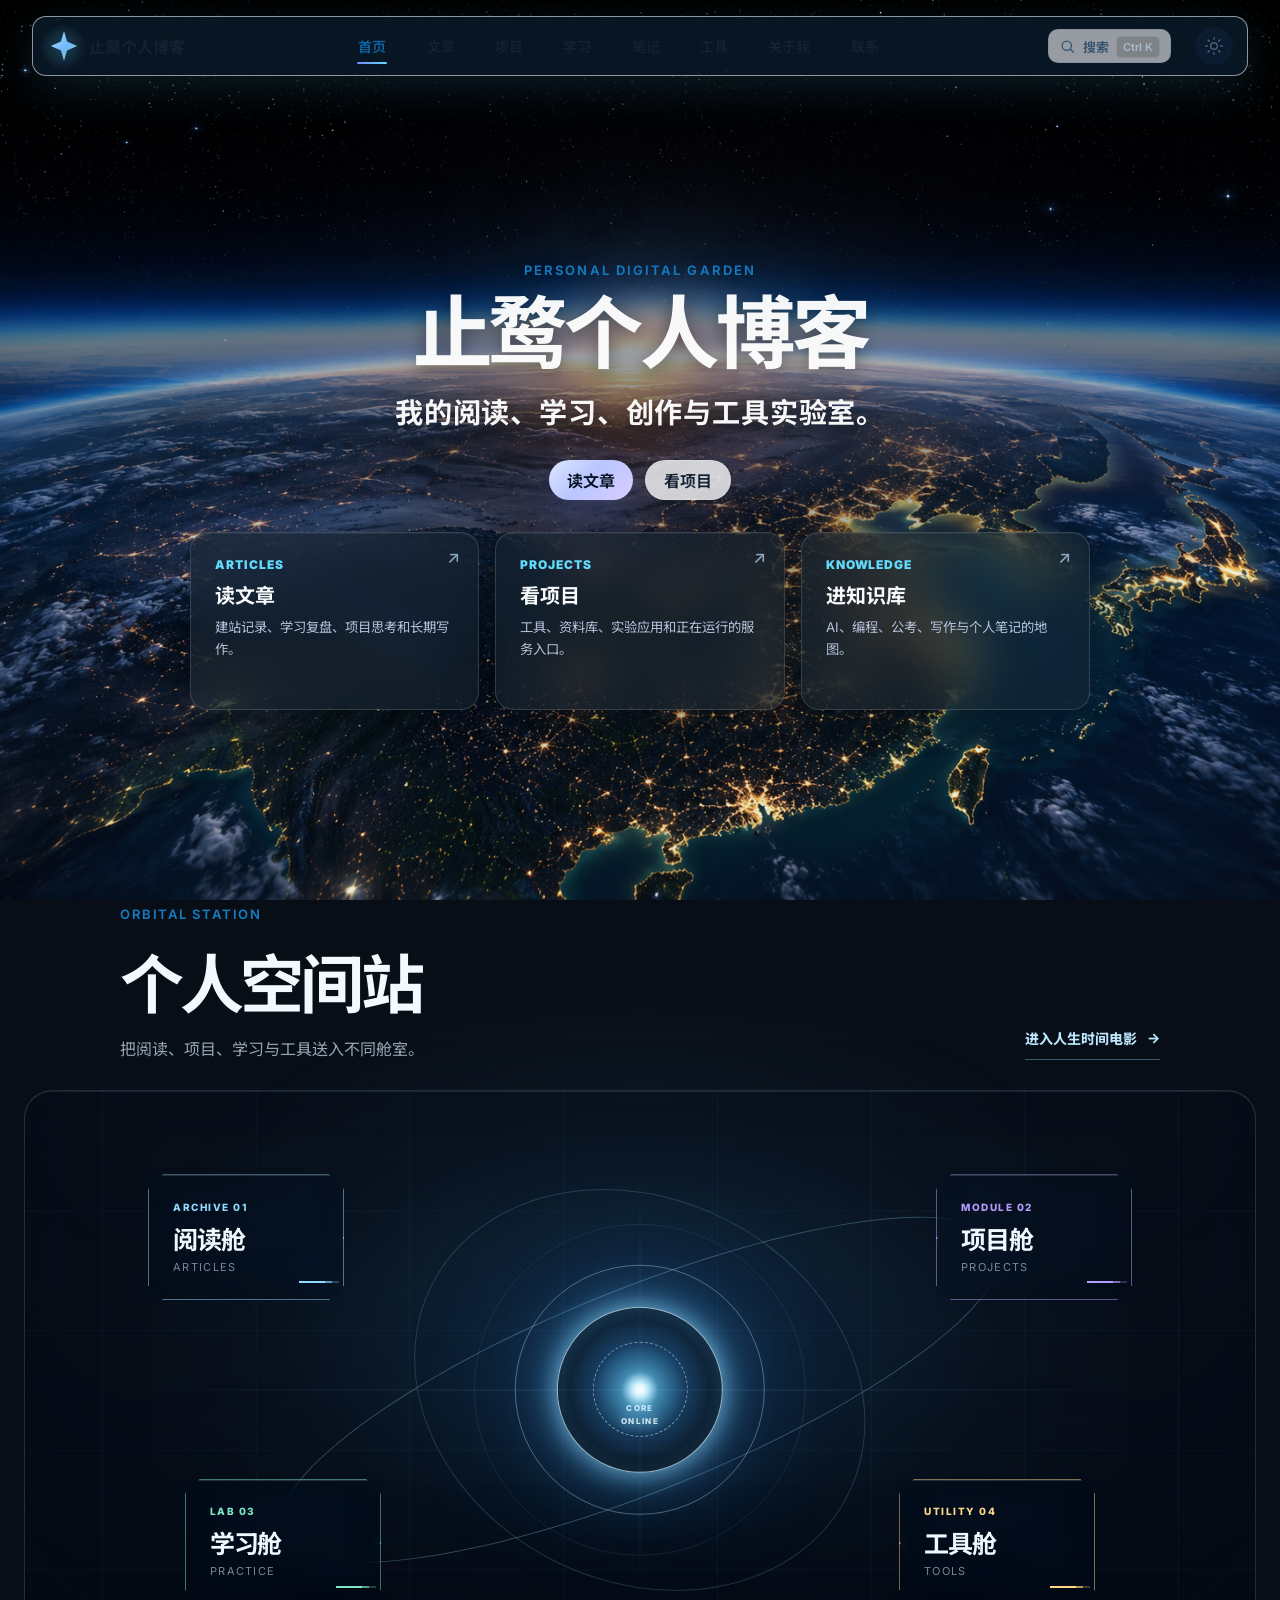
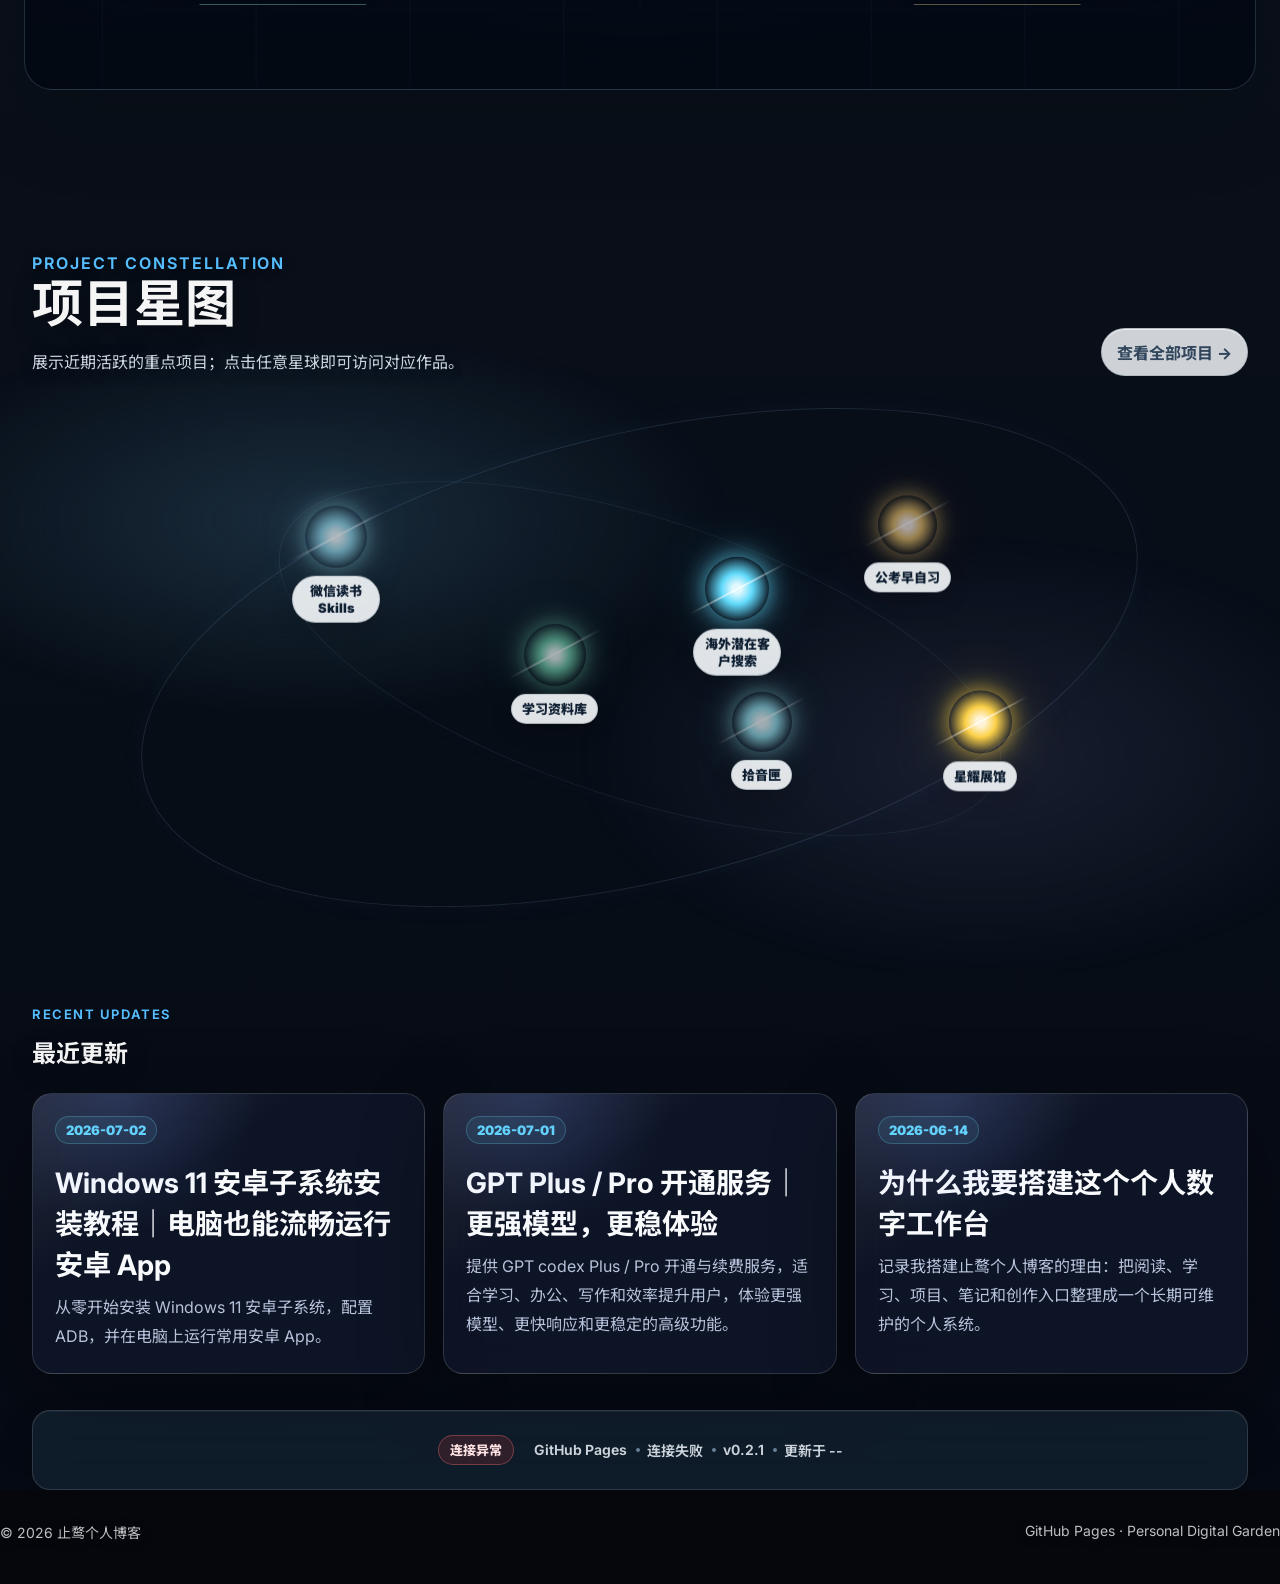
==== commit bfbcbd20: "Refine personal space station visual core" ====
--- a/index.html
+++ b/index.html
@@ -1,144 +1,144 @@
-<!doctype html>
-<html lang="zh-CN">
-  <head>
-    <meta charset="utf-8" />
-    <meta name="viewport" content="width=device-width, initial-scale=1" />
-    <meta
-      name="description"
-      content="止鹜个人博客：阅读、学习、创作、资源整理的个人数字工作台。"
-    />
-    <title>止鹜个人博客</title>
-    <link rel="icon" type="image/svg+xml" href="assets/favicon.svg?v=1" />
-    <link rel="preconnect" href="https://fonts.googleapis.com" />
-    <link rel="preconnect" href="https://fonts.gstatic.com" crossorigin />
-    <link
-      href="https://fonts.googleapis.com/css2?family=Inter:wght@400;500;600;700;800&family=Noto+Sans+SC:wght@400;500;700;900&display=swap"
-      rel="stylesheet"
-    />
-    <link rel="stylesheet" href="assets/styles.css?v=20260725-station-journey" />
-  </head>
-  <body class="home-page">
-    <canvas id="starfield" aria-hidden="true"></canvas>
-    <canvas id="click-effects" aria-hidden="true"></canvas>
-    <div class="page-shell">
-      <header class="site-header">
-        <a class="brand" href="index.html" aria-label="止鹜个人博客首页">
-          <span class="brand-mark" aria-hidden="true"></span>
-          <span>止鹜个人博客</span>
-        </a>
-        <nav class="site-nav" aria-label="主导航">
-          <a href="index.html" aria-current="page">首页</a>
-          <a href="articles/">文章</a>
-          <a href="projects/">项目</a>
-          <a href="practice/">学习</a>
-          <a href="knowledge/">笔记</a>
-          <a href="tools/">工具</a>
-          <a href="about/">关于我</a>
-          <a href="contact/">联系</a>
-        </nav>
-        <button class="theme-toggle" type="button" aria-label="切换白天黑夜模式" aria-pressed="false">
-          <span class="theme-toggle-sun" aria-hidden="true"></span>
-          <span class="theme-toggle-moon" aria-hidden="true"></span>
-        </button>
-      </header>
-
-      <main>
-        <section class="hero-wallpaper" aria-label="地球晨曦宇宙全景"></section>
-
-        <section class="hero intro-hero">
-          <div class="hero-content reveal">
-            <p class="eyebrow">Personal Digital Garden</p>
-            <h1>止鹜个人博客</h1>
-            <p class="subtitle">我的阅读、学习、创作与工具实验室。</p>
-            <div class="hero-actions" aria-label="核心入口">
-              <a class="button button-primary" href="articles/">读文章</a>
-              <a class="button button-ghost" href="projects/">看项目</a>
-              <a class="button button-ghost" href="knowledge/">进知识库</a>
-            </div>
-            <div class="hero-entry-grid" aria-label="站点核心入口">
-              <a href="articles/">
-                <span>Articles</span>
-                <strong>读文章</strong>
-                <small>建站记录、学习复盘、项目思考和长期写作。</small>
-              </a>
-              <a href="projects/">
-                <span>Projects</span>
-                <strong>看项目</strong>
-                <small>工具、资料库、实验应用和正在运行的服务入口。</small>
-              </a>
-              <a href="knowledge/">
-                <span>Knowledge</span>
-                <strong>进知识库</strong>
-                <small>AI、编程、公考、写作与个人笔记的地图。</small>
-              </a>
-            </div>
-          </div>
-
-        </section>
-
-        <section class="station-section" aria-labelledby="station-title">
-          <div class="station-heading reveal">
-            <div>
-              <p class="eyebrow">Orbital Station</p>
-              <h2 id="station-title">&#20010;&#20154;&#31354;&#38388;&#31449;</h2>
-              <p>&#25226;&#38405;&#35835;&#12289;&#39033;&#30446;&#12289;&#23398;&#20064;&#19982;&#24037;&#20855;&#36865;&#20837;&#19981;&#21516;&#33329;&#23460;&#12290;</p>
-            </div>
-            <a class="station-journey-link" href="journey/">&#36827;&#20837;&#20154;&#29983;&#26102;&#38388;&#30005;&#24433; <span aria-hidden="true">&#8594;</span></a>
-          </div>
-          <div class="station-dock reveal" aria-label="&#20010;&#20154;&#31354;&#38388;&#31449;&#33329;&#23460;">
-            <span class="station-orbit station-orbit-one" aria-hidden="true"></span>
-            <span class="station-orbit station-orbit-two" aria-hidden="true"></span>
-            <span class="station-core" aria-hidden="true"><i></i><b></b></span>
-            <a class="station-port station-port-articles" href="articles/"><small>ARCHIVE 01</small><strong>&#38405;&#35835;&#33329;</strong><span>Articles</span></a>
-            <a class="station-port station-port-projects" href="projects/"><small>MODULE 02</small><strong>&#39033;&#30446;&#33329;</strong><span>Projects</span></a>
-            <a class="station-port station-port-study" href="practice/"><small>LAB 03</small><strong>&#23398;&#20064;&#33329;</strong><span>Practice</span></a>
-            <a class="station-port station-port-tools" href="tools/"><small>UTILITY 04</small><strong>&#24037;&#20855;&#33329;</strong><span>Tools</span></a>
-          </div>
-        </section>
-
-        <section id="project-constellation" class="section-block constellation-section" aria-labelledby="constellation-title" data-project-stars data-star-limit="6" data-star-scale="1.08">
-          <div class="constellation-heading reveal">
-            <div class="constellation-copy">
-              <p class="eyebrow">Project Constellation</p>
-              <h2 id="constellation-title">项目星图</h2>
-              <p>展示近期活跃的重点项目；点击任意星球即可访问对应作品。</p>
-            </div>
-            <a class="constellation-link" href="projects/">查看全部项目 <span aria-hidden="true">→</span></a>
-          </div>
-          <div class="constellation-shell reveal">
-            <div class="constellation-sky" data-star-map aria-label="项目星图预览"></div>
-          </div>
-        </section>
-
-        <section class="section-block recent-section">
-          <div class="section-heading reveal">
-            <p class="eyebrow">Recent Updates</p>
-            <h2>最近更新</h2>
-          </div>
-          <div class="recent-grid" data-recent-updates aria-live="polite">
-            <div class="glass-card recent-card">
-              <span class="recent-date">同步中</span>
-              <h3>正在读取最近更新</h3>
-              <p>将自动显示站点的最新提交与文章发布记录。</p>
-            </div>
-          </div>
-        </section>
-
-        <section class="site-status-strip reveal" aria-label="站点状态" data-site-status-panel>
-          <span class="status-pill is-loading" data-status-pill>检测中</span>
-          <span data-status-frontend>GitHub Pages</span>
-          <span data-status-proxy>Tencent Cloud Lighthouse</span>
-          <span data-status-version>v0.2.1</span>
-          <span>更新于 <time data-status-time>--</time></span>
-          <span class="sr-only" data-status-message>正在连接腾讯云代理...</span>
-        </section>
-      </main>
-
-      <footer class="site-footer">
-        <span>© 2026 止鹜个人博客</span>
-        <span>GitHub Pages · Personal Digital Garden</span>
-      </footer>
-    </div>
+<!doctype html>
+<html lang="zh-CN">
+  <head>
+    <meta charset="utf-8" />
+    <meta name="viewport" content="width=device-width, initial-scale=1" />
+    <meta
+      name="description"
+      content="止鹜个人博客：阅读、学习、创作、资源整理的个人数字工作台。"
+    />
+    <title>止鹜个人博客</title>
+    <link rel="icon" type="image/svg+xml" href="assets/favicon.svg?v=1" />
+    <link rel="preconnect" href="https://fonts.googleapis.com" />
+    <link rel="preconnect" href="https://fonts.gstatic.com" crossorigin />
+    <link
+      href="https://fonts.googleapis.com/css2?family=Inter:wght@400;500;600;700;800&family=Noto+Sans+SC:wght@400;500;700;900&display=swap"
+      rel="stylesheet"
+    />
+    <link rel="stylesheet" href="assets/styles.css?v=20260725-station-journey" />
+  </head>
+  <body class="home-page">
+    <canvas id="starfield" aria-hidden="true"></canvas>
+    <canvas id="click-effects" aria-hidden="true"></canvas>
+    <div class="page-shell">
+      <header class="site-header">
+        <a class="brand" href="index.html" aria-label="止鹜个人博客首页">
+          <span class="brand-mark" aria-hidden="true"></span>
+          <span>止鹜个人博客</span>
+        </a>
+        <nav class="site-nav" aria-label="主导航">
+          <a href="index.html" aria-current="page">首页</a>
+          <a href="articles/">文章</a>
+          <a href="projects/">项目</a>
+          <a href="practice/">学习</a>
+          <a href="knowledge/">笔记</a>
+          <a href="tools/">工具</a>
+          <a href="about/">关于我</a>
+          <a href="contact/">联系</a>
+        </nav>
+        <button class="theme-toggle" type="button" aria-label="切换白天黑夜模式" aria-pressed="false">
+          <span class="theme-toggle-sun" aria-hidden="true"></span>
+          <span class="theme-toggle-moon" aria-hidden="true"></span>
+        </button>
+      </header>
+
+      <main>
+        <section class="hero-wallpaper" aria-label="地球晨曦宇宙全景"></section>
+
+        <section class="hero intro-hero">
+          <div class="hero-content reveal">
+            <p class="eyebrow">Personal Digital Garden</p>
+            <h1>止鹜个人博客</h1>
+            <p class="subtitle">我的阅读、学习、创作与工具实验室。</p>
+            <div class="hero-actions" aria-label="核心入口">
+              <a class="button button-primary" href="articles/">读文章</a>
+              <a class="button button-ghost" href="projects/">看项目</a>
+              <a class="button button-ghost" href="knowledge/">进知识库</a>
+            </div>
+            <div class="hero-entry-grid" aria-label="站点核心入口">
+              <a href="articles/">
+                <span>Articles</span>
+                <strong>读文章</strong>
+                <small>建站记录、学习复盘、项目思考和长期写作。</small>
+              </a>
+              <a href="projects/">
+                <span>Projects</span>
+                <strong>看项目</strong>
+                <small>工具、资料库、实验应用和正在运行的服务入口。</small>
+              </a>
+              <a href="knowledge/">
+                <span>Knowledge</span>
+                <strong>进知识库</strong>
+                <small>AI、编程、公考、写作与个人笔记的地图。</small>
+              </a>
+            </div>
+          </div>
+
+        </section>
+
+        <section class="station-section" aria-labelledby="station-title">
+          <div class="station-heading reveal">
+            <div>
+              <p class="eyebrow">Orbital Station</p>
+              <h2 id="station-title">&#20010;&#20154;&#31354;&#38388;&#31449;</h2>
+              <p>&#25226;&#38405;&#35835;&#12289;&#39033;&#30446;&#12289;&#23398;&#20064;&#19982;&#24037;&#20855;&#36865;&#20837;&#19981;&#21516;&#33329;&#23460;&#12290;</p>
+            </div>
+            <a class="station-journey-link" href="journey/">&#36827;&#20837;&#20154;&#29983;&#26102;&#38388;&#30005;&#24433; <span aria-hidden="true">&#8594;</span></a>
+          </div>
+          <div class="station-dock reveal" aria-label="&#20010;&#20154;&#31354;&#38388;&#31449;&#33329;&#23460;">
+            <span class="station-orbit station-orbit-one" aria-hidden="true"></span>
+            <span class="station-orbit station-orbit-two" aria-hidden="true"></span>
+            <span class="station-core" aria-hidden="true"><i></i><b></b><em>CORE<br>ONLINE</em></span>
+            <a class="station-port station-port-articles" href="articles/"><small>ARCHIVE 01</small><strong>&#38405;&#35835;&#33329;</strong><span>Articles</span></a>
+            <a class="station-port station-port-projects" href="projects/"><small>MODULE 02</small><strong>&#39033;&#30446;&#33329;</strong><span>Projects</span></a>
+            <a class="station-port station-port-study" href="practice/"><small>LAB 03</small><strong>&#23398;&#20064;&#33329;</strong><span>Practice</span></a>
+            <a class="station-port station-port-tools" href="tools/"><small>UTILITY 04</small><strong>&#24037;&#20855;&#33329;</strong><span>Tools</span></a>
+          </div>
+        </section>
+
+        <section id="project-constellation" class="section-block constellation-section" aria-labelledby="constellation-title" data-project-stars data-star-limit="6" data-star-scale="1.08">
+          <div class="constellation-heading reveal">
+            <div class="constellation-copy">
+              <p class="eyebrow">Project Constellation</p>
+              <h2 id="constellation-title">项目星图</h2>
+              <p>展示近期活跃的重点项目；点击任意星球即可访问对应作品。</p>
+            </div>
+            <a class="constellation-link" href="projects/">查看全部项目 <span aria-hidden="true">→</span></a>
+          </div>
+          <div class="constellation-shell reveal">
+            <div class="constellation-sky" data-star-map aria-label="项目星图预览"></div>
+          </div>
+        </section>
+
+        <section class="section-block recent-section">
+          <div class="section-heading reveal">
+            <p class="eyebrow">Recent Updates</p>
+            <h2>最近更新</h2>
+          </div>
+          <div class="recent-grid" data-recent-updates aria-live="polite">
+            <div class="glass-card recent-card">
+              <span class="recent-date">同步中</span>
+              <h3>正在读取最近更新</h3>
+              <p>将自动显示站点的最新提交与文章发布记录。</p>
+            </div>
+          </div>
+        </section>
+
+        <section class="site-status-strip reveal" aria-label="站点状态" data-site-status-panel>
+          <span class="status-pill is-loading" data-status-pill>检测中</span>
+          <span data-status-frontend>GitHub Pages</span>
+          <span data-status-proxy>Tencent Cloud Lighthouse</span>
+          <span data-status-version>v0.2.1</span>
+          <span>更新于 <time data-status-time>--</time></span>
+          <span class="sr-only" data-status-message>正在连接腾讯云代理...</span>
+        </section>
+      </main>
+
+      <footer class="site-footer">
+        <span>© 2026 止鹜个人博客</span>
+        <span>GitHub Pages · Personal Digital Garden</span>
+      </footer>
+    </div>
     <script src="assets/main.js?v=20260725-station-journey"></script>
-  </body>
-</html>
+  </body>
+</html>
--- a/assets/styles.css
+++ b/assets/styles.css
@@ -6233,5 +6233,87 @@
 @media (prefers-reduced-motion: reduce) {
   .station-core::before, .station-core::after, .station-core b, .journey-projection::after, .journey-projection-orbit, .journey-projection-pulse, .journey-scroll-cue i { animation: none; }
   .journey-chapter { opacity: 1; transform: none; transition: none; }
+}
+
+/* Station refinement: make the core and light paths feel like one orbital machine. */
+.station-dock {
+  border: 1px solid rgba(171, 221, 247, 0.16);
+  border-radius: 28px;
+  background:
+    linear-gradient(90deg, rgba(88, 178, 230, 0.055) 1px, transparent 1px) center / 12.5% 100%,
+    linear-gradient(rgba(88, 178, 230, 0.045) 1px, transparent 1px) center / 100% 20%,
+    radial-gradient(circle at 50% 50%, rgba(119, 209, 255, 0.2), transparent 17%),
+    radial-gradient(ellipse at 50% 42%, rgba(34, 99, 152, 0.24), transparent 42%),
+    linear-gradient(180deg, rgba(3, 13, 28, 0.28), rgba(3, 10, 21, 0.74));
+  box-shadow: inset 0 1px 0 rgba(255, 255, 255, 0.07), inset 0 -80px 120px rgba(1, 6, 15, 0.28), 0 30px 85px rgba(0, 0, 0, 0.15);
+}
+
+.station-dock::before { width: 88%; opacity: 0.72; }
+.station-dock::after { height: 88%; opacity: 0.62; }
+.station-orbit-one { width: 63%; height: 34%; border-color: rgba(153, 218, 252, 0.3); }
+.station-orbit-two { width: 38%; height: 64%; border-color: rgba(153, 218, 252, 0.18); }
+
+.station-core {
+  z-index: 2;
+  width: clamp(126px, 13vw, 168px);
+  border-color: rgba(205, 243, 255, 0.72);
+  background:
+    radial-gradient(circle, #f7fdff 0 3%, rgba(190, 238, 255, 0.96) 7%, rgba(89, 197, 248, 0.54) 16%, rgba(19, 69, 119, 0.42) 39%, rgba(4, 18, 36, 0.42) 60%, transparent 71%);
+  box-shadow: 0 0 24px rgba(143, 222, 255, 0.72), 0 0 78px rgba(61, 158, 243, 0.48), 0 0 170px rgba(51, 112, 208, 0.24);
+}
+
+.station-core::before { inset: -26%; border-color: rgba(187, 235, 255, 0.36); }
+.station-core::after { inset: 21%; border-color: rgba(232, 249, 255, 0.48); }
+.station-core i { width: 9px; height: 9px; box-shadow: 0 0 22px #d1f6ff; }
+.station-core b { inset: -51%; border-color: rgba(107, 202, 255, 0.2); }
+.station-core em {
+  position: relative;
+  z-index: 2;
+  margin-top: 50px;
+  color: rgba(224, 247, 255, 0.88);
+  font: 800 8px/1.55 Inter, system-ui, sans-serif;
+  font-style: normal;
+  letter-spacing: 0.17em;
+  text-align: center;
+  text-shadow: 0 0 12px rgba(154, 222, 255, 0.9);
+}
+
+.station-port {
+  min-height: 126px;
+  border-color: color-mix(in srgb, var(--port-color) 42%, rgba(205, 239, 255, 0.12));
+  background:
+    linear-gradient(115deg, color-mix(in srgb, var(--port-color) 16%, rgba(5, 18, 34, 0.88)), rgba(5, 16, 30, 0.64)),
+    linear-gradient(90deg, rgba(255, 255, 255, 0.04) 1px, transparent 1px) / 22px 100%;
+  backdrop-filter: blur(14px) saturate(125%);
+  -webkit-backdrop-filter: blur(14px) saturate(125%);
+  box-shadow: inset 0 1px 0 rgba(255, 255, 255, 0.14), inset 0 -20px 34px rgba(0, 0, 0, 0.11), 0 22px 46px rgba(0, 0, 0, 0.2);
+}
+
+.station-port::before {
+  width: clamp(84px, 13vw, 190px);
+  height: 2px;
+  opacity: 0.72;
+  box-shadow: 0 0 12px color-mix(in srgb, var(--port-color) 64%, transparent);
+}
+
+.station-port::after {
+  position: absolute;
+  right: 18px;
+  bottom: 16px;
+  width: 26px;
+  height: 2px;
+  content: "";
+  background: var(--port-color);
+  box-shadow: 7px 0 0 color-mix(in srgb, var(--port-color) 58%, transparent), 14px 0 0 color-mix(in srgb, var(--port-color) 25%, transparent);
+}
+
+.station-port:hover { transform: translateY(-7px) scale(1.025); }
+
+@media (max-width: 760px) {
+  .station-dock { border-radius: 20px; }
+  .station-core { width: 112px; }
+  .station-port { min-height: 112px; }
+  .station-port::before { width: 54px; }
+  .station-core em { margin-top: 41px; font-size: 7px; }
 }
 
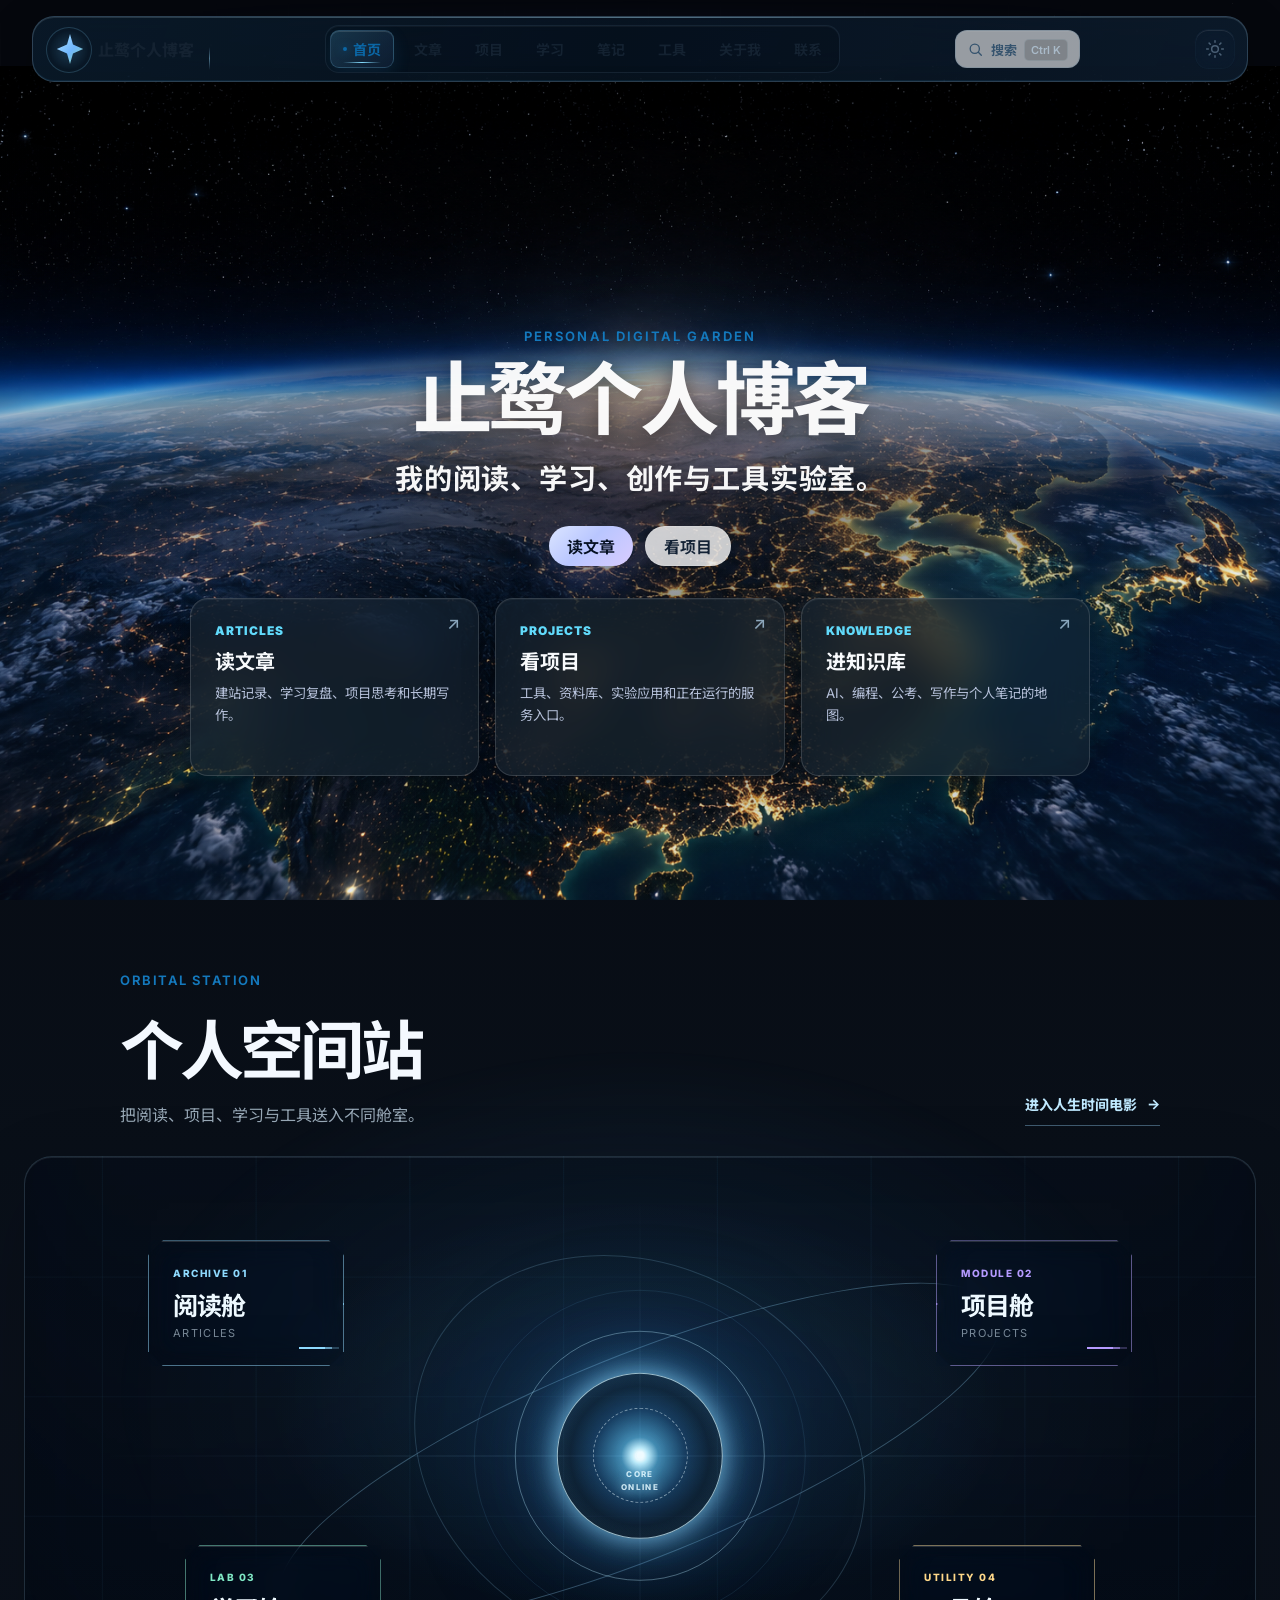
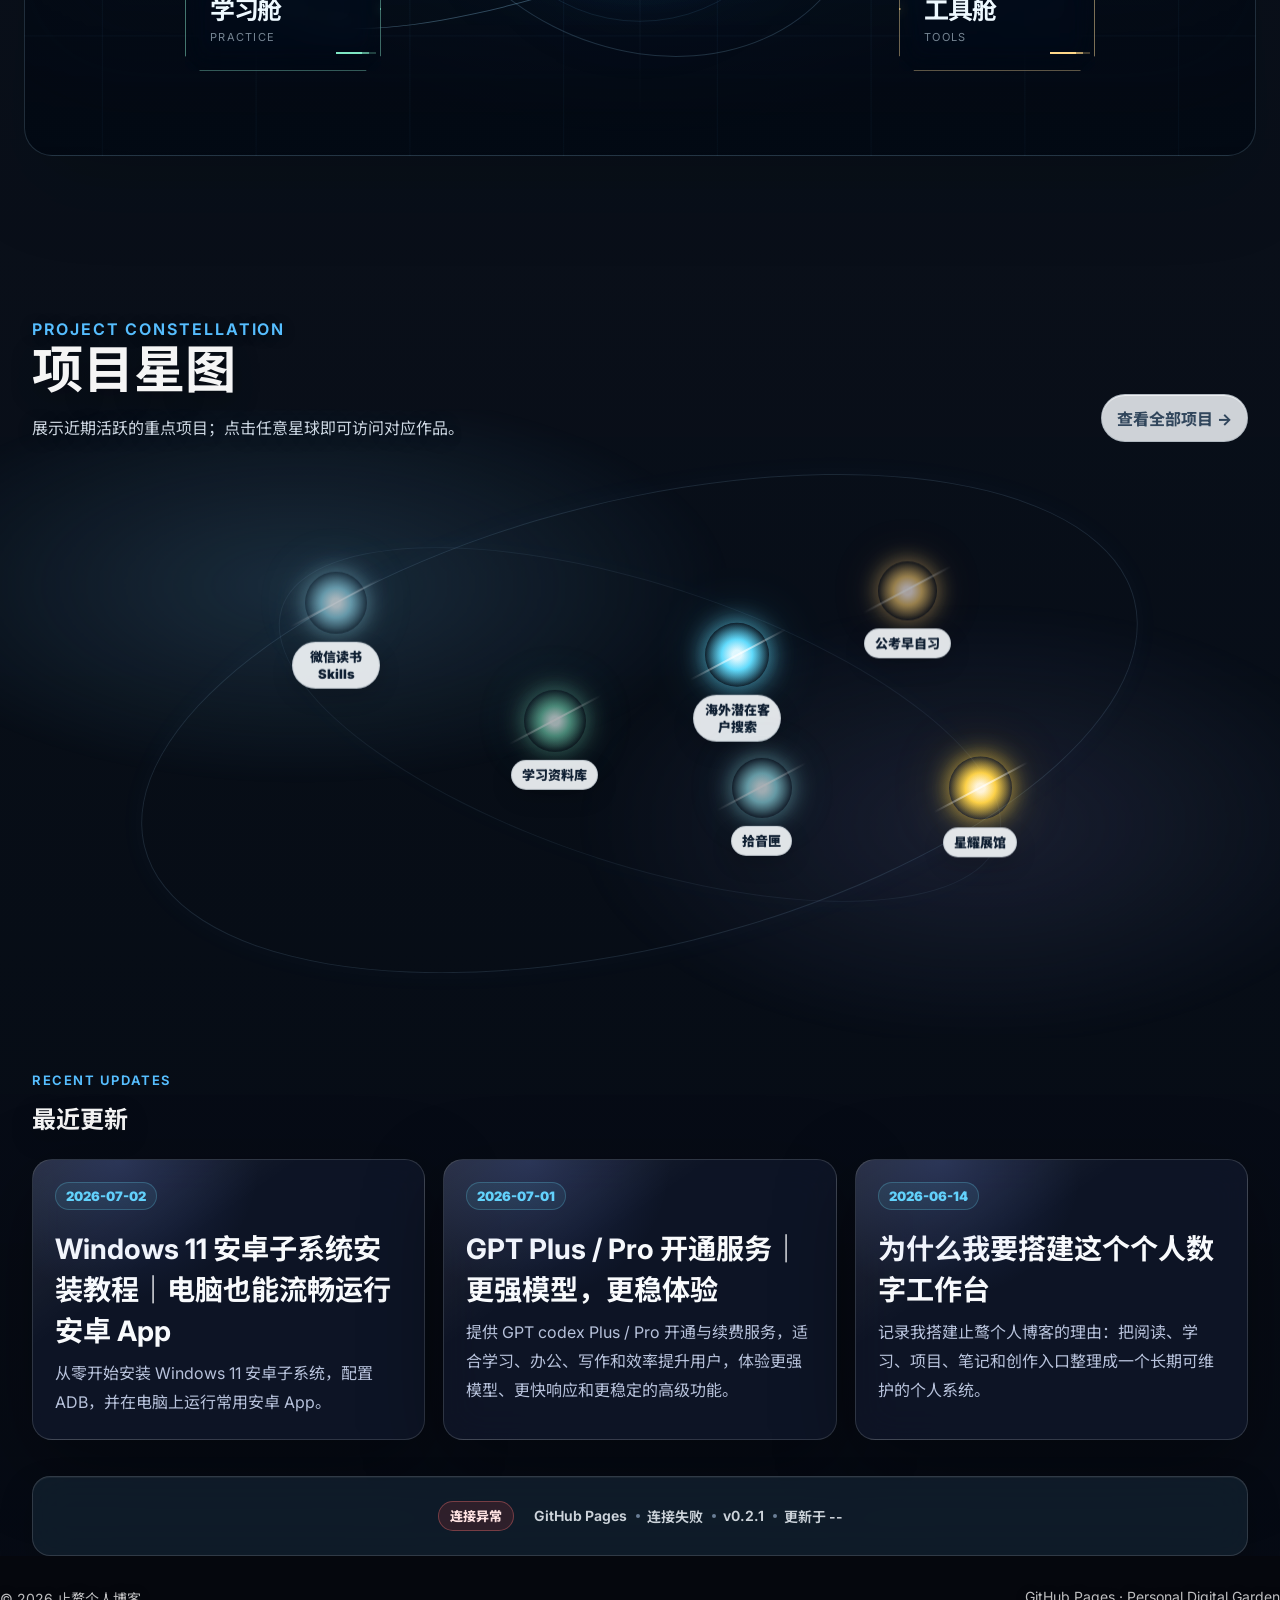
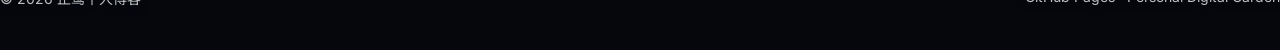
==== commit 850803c4: "Upgrade space station and navigation capsule" ====
--- a/index.html
+++ b/index.html
@@ -15,7 +15,7 @@
       href="https://fonts.googleapis.com/css2?family=Inter:wght@400;500;600;700;800&family=Noto+Sans+SC:wght@400;500;700;900&display=swap"
       rel="stylesheet"
     />
-    <link rel="stylesheet" href="assets/styles.css?v=20260725-station-journey" />
+    <link rel="stylesheet" href="assets/styles.css?v=20260725-nav-capsule" />
   </head>
   <body class="home-page">
     <canvas id="starfield" aria-hidden="true"></canvas>
--- a/assets/styles.css
+++ b/assets/styles.css
@@ -6315,5 +6315,167 @@
   .station-port { min-height: 112px; }
   .station-port::before { width: 54px; }
   .station-core em { margin-top: 41px; font-size: 7px; }
+}
+
+/* Floating navigation capsule: a compact control surface rather than a plain glass bar. */
+.site-header,
+body.light-theme .site-header,
+.home-page .site-header,
+body.home-page.light-theme .site-header {
+  position: relative;
+  gap: 16px;
+  padding: 8px 12px 8px 18px;
+  border-color: rgba(168, 215, 244, 0.22);
+  border-radius: 22px;
+  background:
+    linear-gradient(110deg, rgba(10, 27, 43, 0.88), rgba(8, 23, 37, 0.7) 48%, rgba(13, 29, 47, 0.82));
+  box-shadow: inset 0 1px 0 rgba(238, 250, 255, 0.11), inset 0 -1px 0 rgba(47, 138, 194, 0.12), 0 18px 48px rgba(0, 0, 0, 0.25);
+  backdrop-filter: blur(22px) saturate(135%);
+  -webkit-backdrop-filter: blur(22px) saturate(135%);
+}
+
+.site-header::before {
+  position: absolute;
+  top: 0;
+  right: 38px;
+  left: 38px;
+  height: 1px;
+  content: "";
+  pointer-events: none;
+  background: linear-gradient(90deg, transparent, rgba(167, 226, 255, 0.52), transparent);
+  opacity: 0.72;
+}
+
+.brand {
+  position: relative;
+  gap: 9px;
+  padding: 5px 16px 5px 0;
+  font-size: 16px;
+  font-weight: 800;
+}
+
+.brand::after {
+  position: absolute;
+  right: 0;
+  bottom: 3px;
+  width: 1px;
+  height: 23px;
+  content: "";
+  background: linear-gradient(180deg, transparent, rgba(144, 209, 244, 0.5), transparent);
+}
+
+.brand-mark {
+  width: 38px;
+  height: 38px;
+}
+
+.brand-mark::after {
+  width: 44px;
+  height: 44px;
+  border: 1px solid rgba(130, 212, 255, 0.2);
+  background: radial-gradient(circle, rgba(104, 198, 255, 0.2), transparent 64%);
+  animation: brandOrbit 8s linear infinite;
+}
+
+.site-nav {
+  flex: 0 1 auto;
+  gap: 3px;
+  padding: 4px;
+  border: 1px solid rgba(157, 208, 238, 0.1);
+  border-radius: 14px;
+  background: rgba(1, 10, 20, 0.24);
+  box-shadow: inset 0 1px 0 rgba(255, 255, 255, 0.04);
+}
+
+.site-nav a {
+  display: inline-flex;
+  align-items: center;
+  min-height: 34px;
+  padding: 8px 12px;
+  border: 1px solid transparent;
+  border-radius: 9px;
+  color: rgba(227, 242, 252, 0.76);
+  font-size: 14px;
+  font-weight: 700;
+  text-shadow: none;
+  transition: color 180ms ease, background 180ms ease, border-color 180ms ease, transform 180ms ease, box-shadow 180ms ease;
+}
+
+.site-nav a::before {
+  display: inline-block;
+  width: 4px;
+  height: 4px;
+  margin-right: 0;
+  border-radius: 50%;
+  content: "";
+  background: currentColor;
+  box-shadow: 0 0 8px currentColor;
+  opacity: 0;
+  transform: scale(0);
+  transition: opacity 180ms ease, margin-right 180ms ease, transform 180ms ease;
+}
+
+.site-nav a::after {
+  right: 12px;
+  bottom: 4px;
+  left: 12px;
+  height: 1px;
+  background: linear-gradient(90deg, transparent, #84dcff, transparent);
+}
+
+.site-nav a:hover {
+  border-color: rgba(145, 215, 255, 0.14);
+  color: #edf9ff;
+  background: rgba(102, 184, 232, 0.08);
+  transform: translateY(-1px);
+}
+
+.site-nav a:hover::before,
+.site-nav a[aria-current="page"]::before {
+  margin-right: 6px;
+  opacity: 1;
+  transform: scale(1);
+}
+
+.site-nav a[aria-current="page"] {
+  border-color: rgba(132, 216, 255, 0.2);
+  color: #f2fbff;
+  background: linear-gradient(135deg, rgba(85, 178, 229, 0.22), rgba(87, 126, 220, 0.1));
+  box-shadow: inset 0 1px 0 rgba(240, 251, 255, 0.13), 0 7px 18px rgba(53, 150, 224, 0.12);
+}
+
+.command-trigger {
+  min-height: 38px;
+  margin-left: 0;
+  padding: 0 11px;
+  border-color: rgba(157, 209, 239, 0.14);
+  border-radius: 12px;
+  background: rgba(1, 11, 22, 0.3);
+  box-shadow: inset 0 1px 0 rgba(255, 255, 255, 0.05);
+}
+
+.theme-toggle,
+body.light-theme .theme-toggle {
+  width: 40px;
+  height: 40px;
+  border-color: rgba(154, 211, 242, 0.18);
+  border-radius: 13px;
+  background: radial-gradient(circle at 36% 28%, rgba(156, 217, 255, 0.16), rgba(17, 42, 64, 0.52));
+  box-shadow: inset 0 1px 0 rgba(255, 255, 255, 0.09);
+}
+
+.theme-toggle:hover { transform: translateY(-2px) rotate(-3deg); }
+
+@keyframes brandOrbit { to { transform: rotate(360deg); } }
+
+@media (max-width: 880px) {
+  .site-header,
+  .home-page .site-header { gap: 10px; padding: 8px 10px 8px 13px; border-radius: 18px; }
+  .site-nav { flex: 1 1 100%; order: 3; justify-content: flex-start; }
+  .site-nav a { padding: 7px 10px; }
+}
+
+@media (prefers-reduced-motion: reduce) {
+  .brand-mark::after { animation: none; }
 }
 
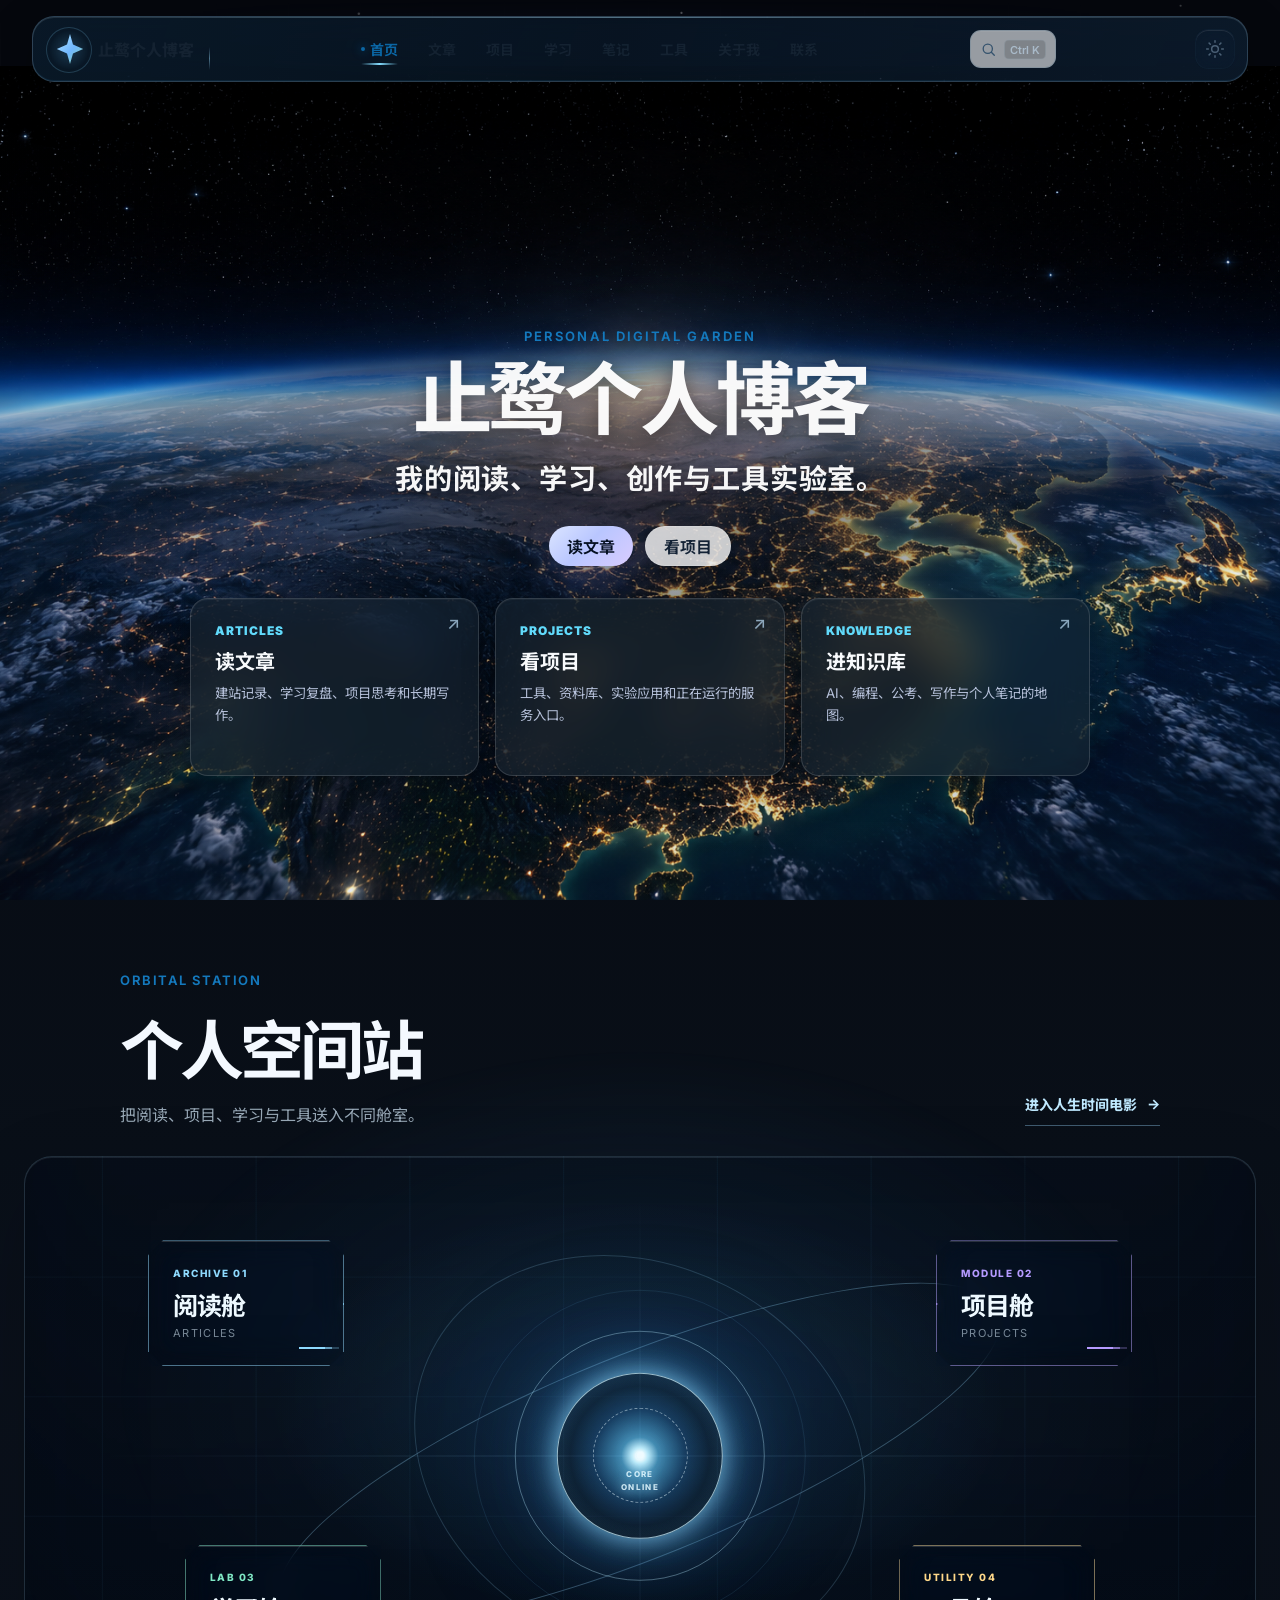
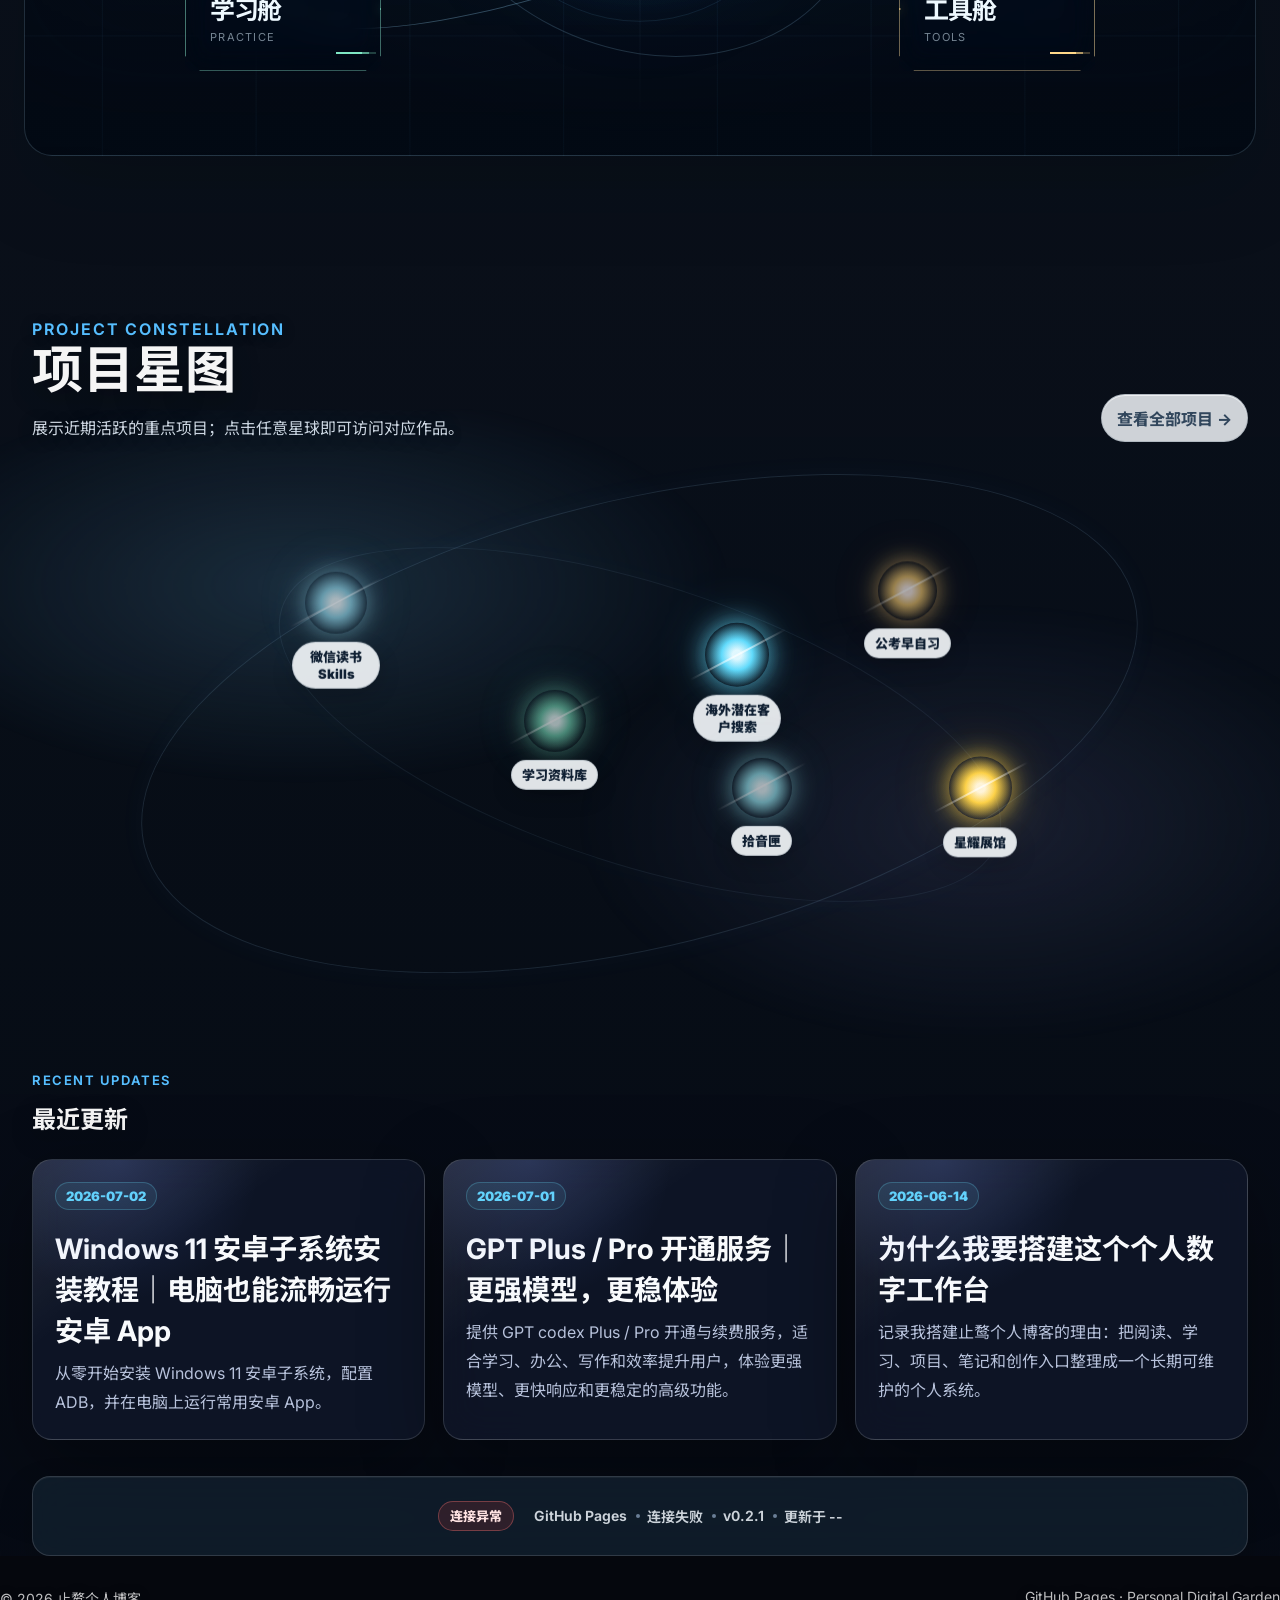
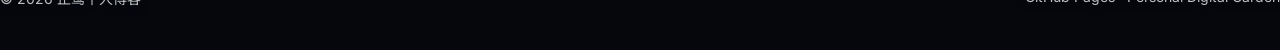
==== commit 2c501110: "Lighten navigation and compact search control" ====
--- a/index.html
+++ b/index.html
@@ -15,7 +15,7 @@
       href="https://fonts.googleapis.com/css2?family=Inter:wght@400;500;600;700;800&family=Noto+Sans+SC:wght@400;500;700;900&display=swap"
       rel="stylesheet"
     />
-    <link rel="stylesheet" href="assets/styles.css?v=20260725-nav-capsule" />
+    <link rel="stylesheet" href="assets/styles.css?v=20260726-nav-air" />
   </head>
   <body class="home-page">
     <canvas id="starfield" aria-hidden="true"></canvas>
--- a/assets/styles.css
+++ b/assets/styles.css
@@ -6477,5 +6477,76 @@
 
 @media (prefers-reduced-motion: reduce) {
   .brand-mark::after { animation: none; }
+}
+
+/* Airier header pass: one shell only, with navigation carried by a light rail. */
+.site-header,
+body.light-theme .site-header,
+.home-page .site-header,
+body.home-page.light-theme .site-header {
+  gap: 18px;
+}
+
+.site-nav {
+  gap: 2px;
+  padding: 0;
+  border: 0;
+  border-radius: 0;
+  background: transparent;
+  box-shadow: none;
+}
+
+.site-nav a {
+  min-height: 38px;
+  padding: 8px 11px;
+  border-color: transparent;
+  border-radius: 8px;
+  background: transparent;
+}
+
+.site-nav a::after {
+  right: 11px;
+  bottom: 2px;
+  left: 11px;
+  height: 2px;
+}
+
+.site-nav a:hover {
+  border-color: transparent;
+  background: rgba(102, 184, 232, 0.04);
+  box-shadow: none;
+  transform: translateY(-1px);
+}
+
+.site-nav a[aria-current="page"] {
+  border-color: transparent;
+  background: transparent;
+  box-shadow: none;
+}
+
+.site-nav a[aria-current="page"]::before {
+  margin-right: 5px;
+}
+
+.command-trigger {
+  min-width: 0;
+  gap: 7px;
+  padding: 0 9px;
+  border-radius: 11px;
+}
+
+.command-trigger > span {
+  display: none;
+}
+
+.command-trigger kbd {
+  min-height: 20px;
+  padding: 0 5px;
+  transform: translateY(0.5px);
+}
+
+@media (max-width: 880px) {
+  .site-nav { gap: 3px; }
+  .site-nav a { padding: 7px 10px; }
 }
 
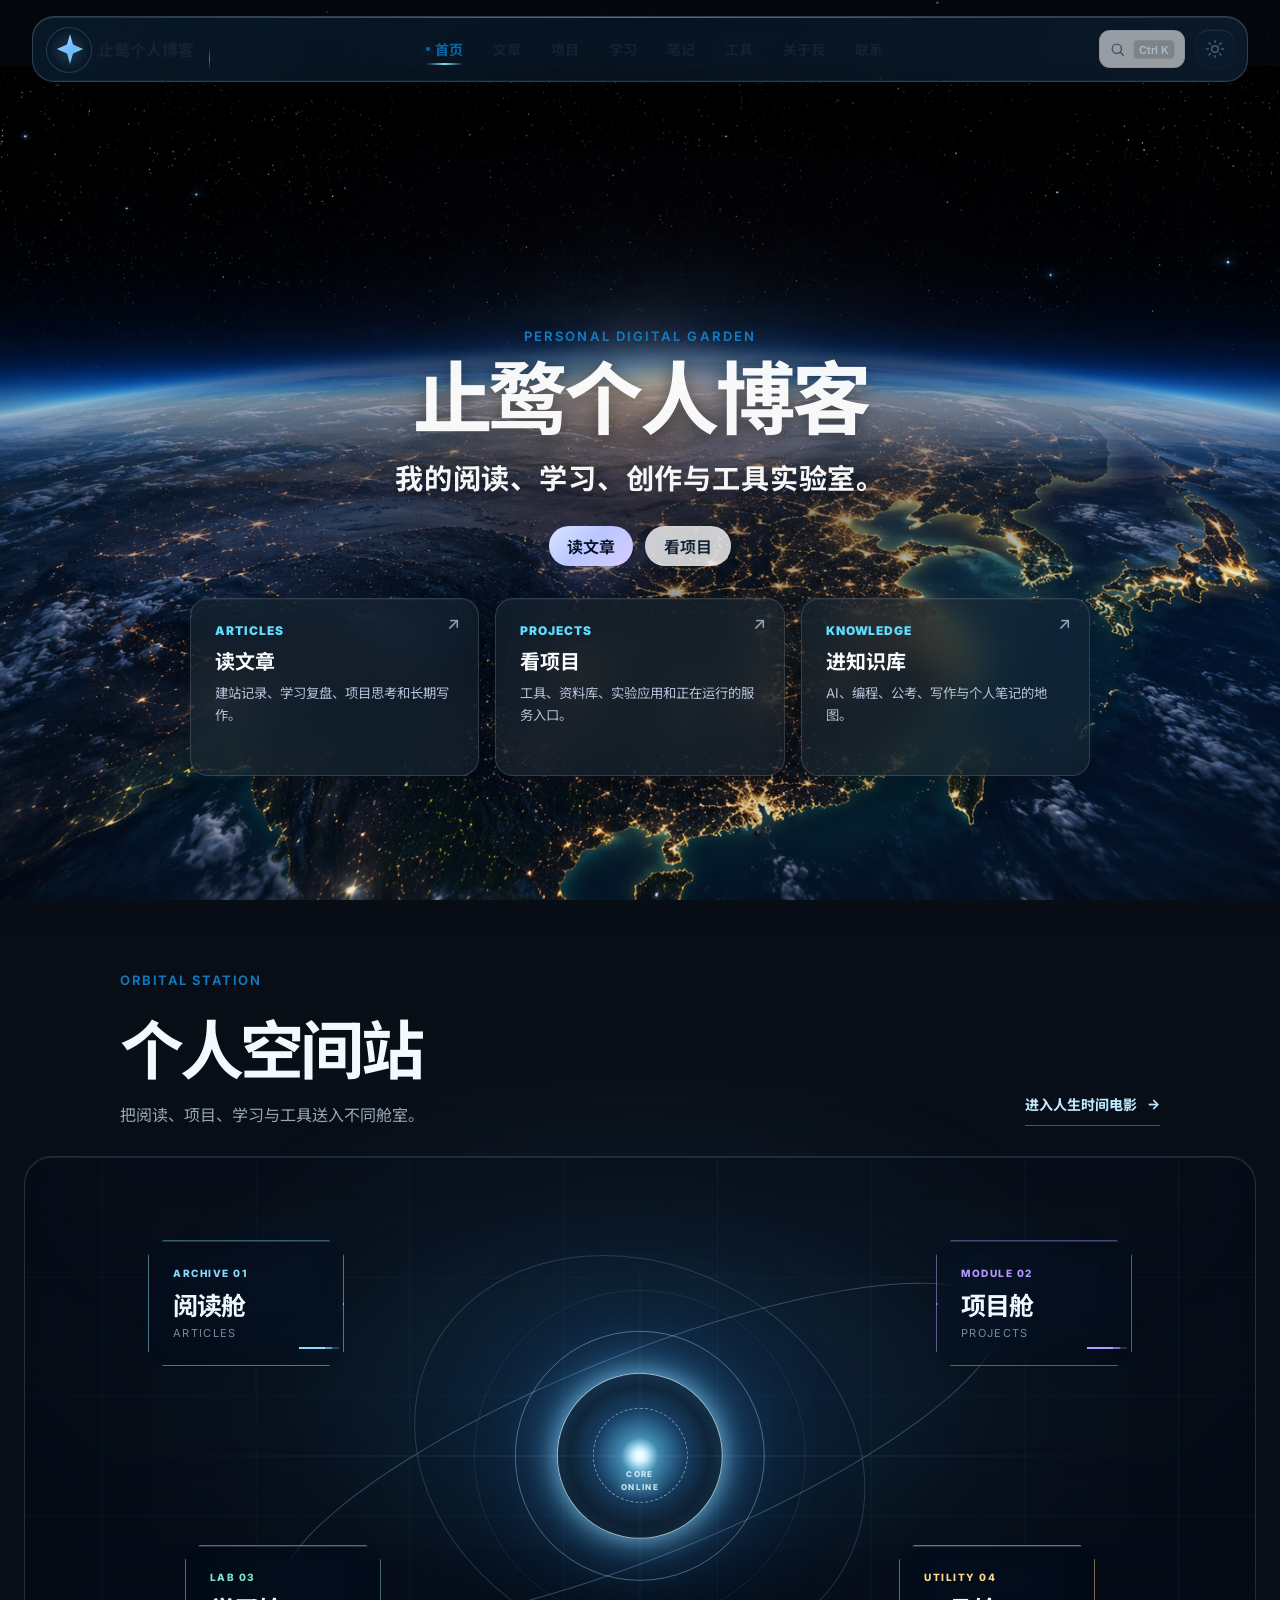
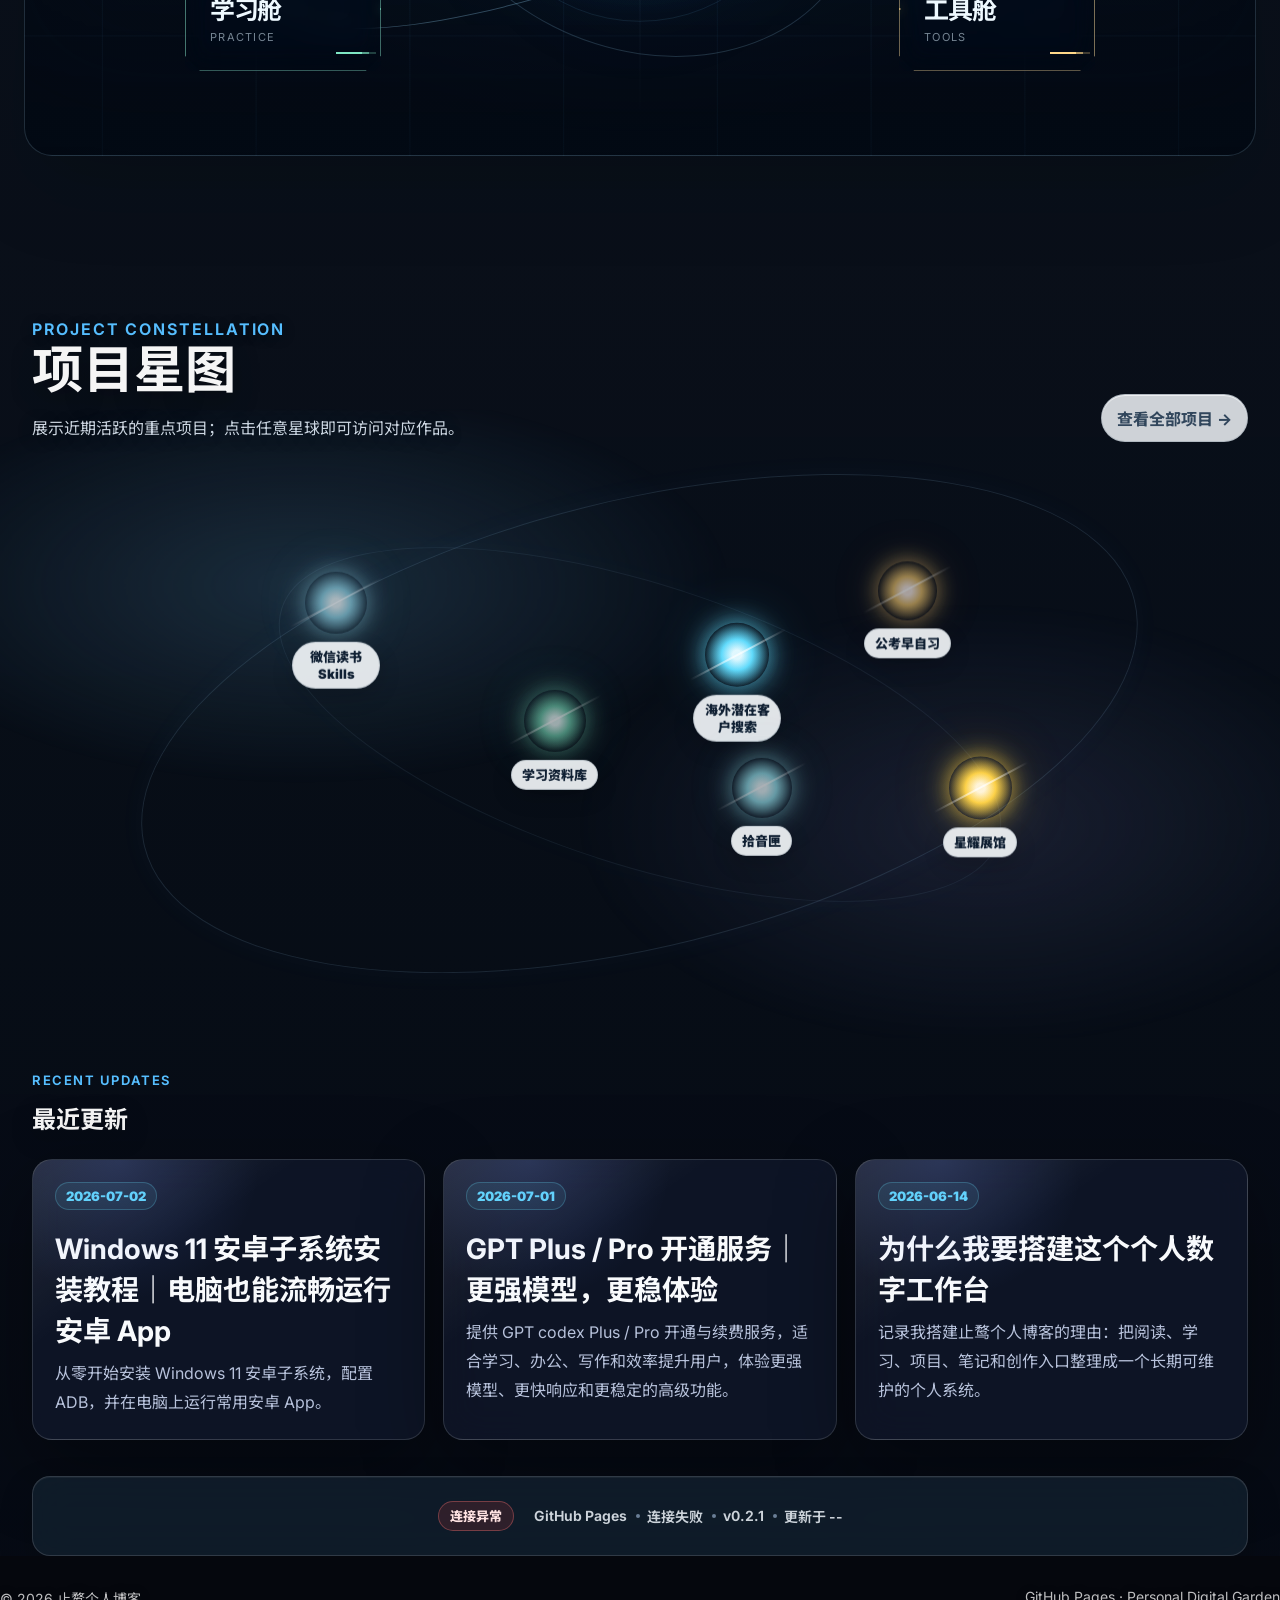
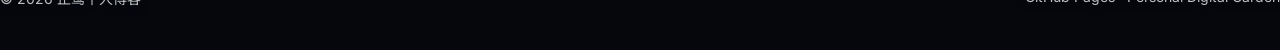
==== commit 94ffe8ca: "Group search beside theme control" ====
--- a/index.html
+++ b/index.html
@@ -15,7 +15,7 @@
       href="https://fonts.googleapis.com/css2?family=Inter:wght@400;500;600;700;800&family=Noto+Sans+SC:wght@400;500;700;900&display=swap"
       rel="stylesheet"
     />
-    <link rel="stylesheet" href="assets/styles.css?v=20260726-nav-air" />
+    <link rel="stylesheet" href="assets/styles.css?v=20260726-nav-utilities" />
   </head>
   <body class="home-page">
     <canvas id="starfield" aria-hidden="true"></canvas>
--- a/assets/styles.css
+++ b/assets/styles.css
@@ -6548,5 +6548,31 @@
 @media (max-width: 880px) {
   .site-nav { gap: 3px; }
   .site-nav a { padding: 7px 10px; }
+}
+
+/* Keep search and theme together as one utility group on the header's right edge. */
+.site-header,
+body.light-theme .site-header,
+.home-page .site-header,
+body.home-page.light-theme .site-header {
+  justify-content: flex-start;
+  column-gap: 10px;
+}
+
+.site-nav {
+  margin-right: auto;
+  margin-left: auto;
+}
+
+.command-trigger {
+  margin-left: 0;
+}
+
+.command-trigger + .theme-toggle {
+  margin-left: 0;
+}
+
+@media (max-width: 880px) {
+  .site-nav { margin: 0; }
 }
 
